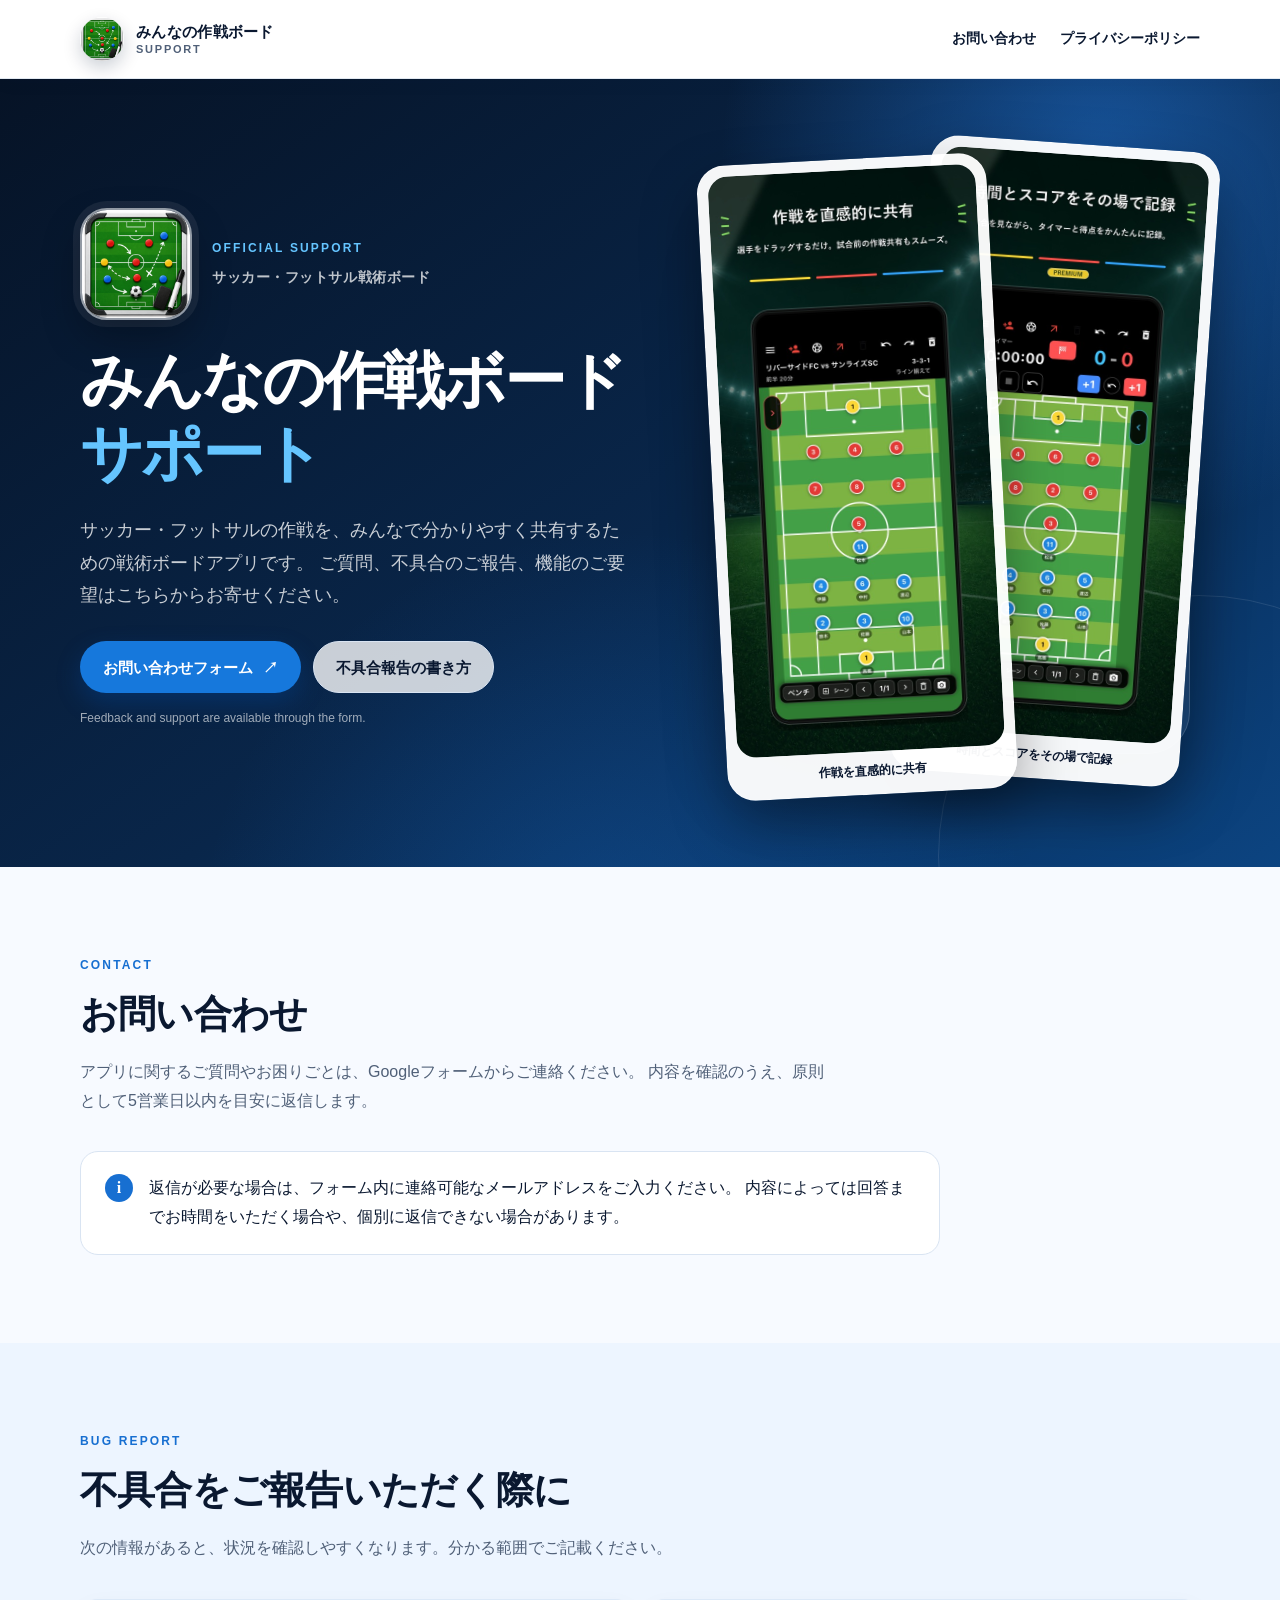
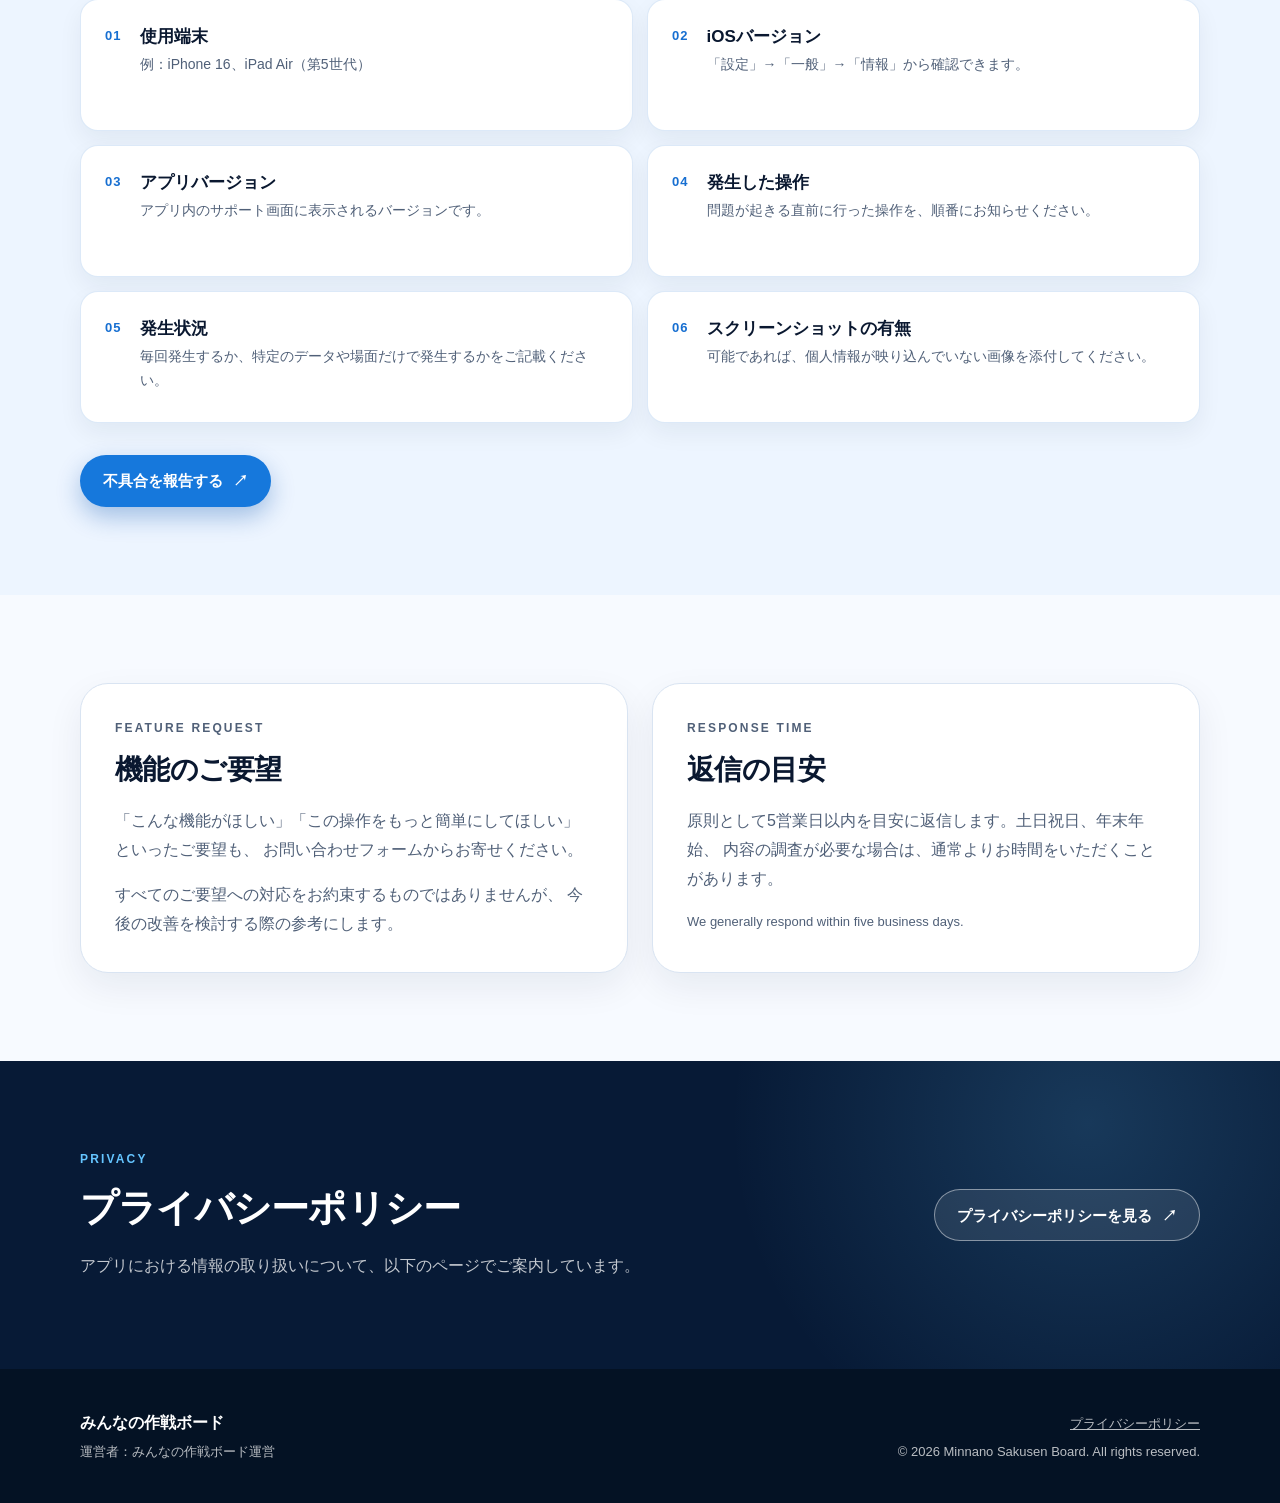
==== index.html @ 4e33cf56 "Add privacy policy page" ====
<!doctype html>
<html lang="ja">
  <head>
    <meta charset="utf-8" />
    <meta name="viewport" content="width=device-width, initial-scale=1" />
    <meta name="theme-color" content="#071a36" />
    <meta
      name="description"
      content="サッカー・フットサル向け戦術ボードアプリ「みんなの作戦ボード」の公式サポートページです。"
    />
    <title>サポート | みんなの作戦ボード</title>
    <link rel="icon" type="image/png" href="./assets/images/favicon.png" />
    <link rel="apple-touch-icon" href="./assets/images/app-icon.png" />
    <link rel="stylesheet" href="./assets/site.css" />
    <link
      rel="canonical"
      href="https://yysanta.github.io/minnanosakusenboard-support/"
    />
  </head>
  <body>
    <a class="skip-link" href="#main-content">本文へ移動</a>

    <header class="site-header">
      <div class="container header-inner">
        <a class="brand" href="./" aria-label="みんなの作戦ボード サポート">
          <img
            class="brand-mark"
            src="./assets/images/app-icon.png"
            alt=""
            width="44"
            height="44"
          />
          <span>
            <span class="brand-name">みんなの作戦ボード</span>
            <span class="brand-subtitle">Support</span>
          </span>
        </a>
        <nav class="header-nav" aria-label="サポートページ内のナビゲーション">
          <a class="header-link" href="#contact">お問い合わせ</a>
          <a class="header-link" href="./privacy/">プライバシーポリシー</a>
        </nav>
      </div>
    </header>

    <main id="main-content">
      <section class="hero">
        <div class="container hero-grid">
          <div class="hero-copy">
            <div class="app-identity">
              <img
                class="hero-app-icon"
                src="./assets/images/app-icon.png"
                alt="みんなの作戦ボードのアプリアイコン"
                width="112"
                height="112"
              />
              <div>
                <p class="eyebrow">OFFICIAL SUPPORT</p>
                <p class="app-category">サッカー・フットサル戦術ボード</p>
              </div>
            </div>
            <h1>
              <span class="hero-title-app">みんなの作戦ボード</span><br />
              <span class="hero-title-support">サポート</span>
            </h1>
            <p class="hero-lead">
              サッカー・フットサルの作戦を、みんなで分かりやすく共有するための戦術ボードアプリです。
              ご質問、不具合のご報告、機能のご要望はこちらからお寄せください。
            </p>
            <div class="hero-actions">
              <a
                class="button button-primary"
                href="https://docs.google.com/forms/d/e/1FAIpQLSdDb0k4PJAORu3d4o4CxCHpVAx6rfV-jXYe_y5rYr1i6vu2IA/viewform?usp=header"
                target="_blank"
                rel="noopener noreferrer"
              >
                お問い合わせフォーム
                <span aria-hidden="true">↗</span>
              </a>
              <a class="button button-secondary" href="#reporting">
                不具合報告の書き方
              </a>
            </div>
            <p class="hero-note">
              Feedback and support are available through the form.
            </p>
          </div>

          <div class="app-preview" aria-label="アプリ画面プレビュー">
            <figure class="screenshot-card screenshot-card-primary">
              <img
                src="./assets/images/tactics-board.jpg"
                alt="作戦ボードで選手を配置しているアプリ画面"
                width="553"
                height="1200"
              />
              <figcaption>作戦を直感的に共有</figcaption>
            </figure>
            <figure class="screenshot-card screenshot-card-secondary">
              <img
                src="./assets/images/match-timer.jpg"
                alt="タイマーとスコアを記録しているアプリ画面"
                width="553"
                height="1200"
              />
              <figcaption>時間とスコアをその場で記録</figcaption>
            </figure>
          </div>
        </div>
      </section>

      <section class="section" id="contact">
        <div class="container">
          <div class="section-heading">
            <p class="eyebrow">CONTACT</p>
            <h2>お問い合わせ</h2>
            <p>
              アプリに関するご質問やお困りごとは、Googleフォームからご連絡ください。
              内容を確認のうえ、原則として5営業日以内を目安に返信します。
            </p>
          </div>

          <div class="notice">
            <span class="notice-icon" aria-hidden="true">i</span>
            <p>
              返信が必要な場合は、フォーム内に連絡可能なメールアドレスをご入力ください。
              内容によっては回答までお時間をいただく場合や、個別に返信できない場合があります。
            </p>
          </div>
        </div>
      </section>

      <section class="section section-tinted" id="reporting">
        <div class="container">
          <div class="section-heading">
            <p class="eyebrow">BUG REPORT</p>
            <h2>不具合をご報告いただく際に</h2>
            <p>
              次の情報があると、状況を確認しやすくなります。分かる範囲でご記載ください。
            </p>
          </div>

          <ol class="report-list">
            <li>
              <span class="report-number">01</span>
              <div>
                <h3>使用端末</h3>
                <p>例：iPhone 16、iPad Air（第5世代）</p>
              </div>
            </li>
            <li>
              <span class="report-number">02</span>
              <div>
                <h3>iOSバージョン</h3>
                <p>「設定」→「一般」→「情報」から確認できます。</p>
              </div>
            </li>
            <li>
              <span class="report-number">03</span>
              <div>
                <h3>アプリバージョン</h3>
                <p>アプリ内のサポート画面に表示されるバージョンです。</p>
              </div>
            </li>
            <li>
              <span class="report-number">04</span>
              <div>
                <h3>発生した操作</h3>
                <p>問題が起きる直前に行った操作を、順番にお知らせください。</p>
              </div>
            </li>
            <li>
              <span class="report-number">05</span>
              <div>
                <h3>発生状況</h3>
                <p>毎回発生するか、特定のデータや場面だけで発生するかをご記載ください。</p>
              </div>
            </li>
            <li>
              <span class="report-number">06</span>
              <div>
                <h3>スクリーンショットの有無</h3>
                <p>可能であれば、個人情報が映り込んでいない画像を添付してください。</p>
              </div>
            </li>
          </ol>

          <div class="section-action">
            <a
              class="button button-primary"
              href="https://docs.google.com/forms/d/e/1FAIpQLSdDb0k4PJAORu3d4o4CxCHpVAx6rfV-jXYe_y5rYr1i6vu2IA/viewform?usp=header"
              target="_blank"
              rel="noopener noreferrer"
            >
              不具合を報告する
              <span aria-hidden="true">↗</span>
            </a>
          </div>
        </div>
      </section>

      <section class="section">
        <div class="container two-column">
          <article class="info-card">
            <p class="eyebrow">FEATURE REQUEST</p>
            <h2>機能のご要望</h2>
            <p>
              「こんな機能がほしい」「この操作をもっと簡単にしてほしい」といったご要望も、
              お問い合わせフォームからお寄せください。
            </p>
            <p>
              すべてのご要望への対応をお約束するものではありませんが、
              今後の改善を検討する際の参考にします。
            </p>
          </article>

          <article class="info-card">
            <p class="eyebrow">RESPONSE TIME</p>
            <h2>返信の目安</h2>
            <p>
              原則として5営業日以内を目安に返信します。土日祝日、年末年始、
              内容の調査が必要な場合は、通常よりお時間をいただくことがあります。
            </p>
            <p class="muted">
              We generally respond within five business days.
            </p>
          </article>
        </div>
      </section>

      <section class="section policy-section">
        <div class="container policy-row">
          <div>
            <p class="eyebrow">PRIVACY</p>
            <h2>プライバシーポリシー</h2>
            <p>アプリにおける情報の取り扱いについて、以下のページでご案内しています。</p>
          </div>
          <a
            class="button button-secondary button-light"
            href="./privacy/"
          >
            プライバシーポリシーを見る
            <span aria-hidden="true">↗</span>
          </a>
        </div>
      </section>
    </main>

    <footer class="site-footer">
      <div class="container footer-inner">
        <div>
          <p class="footer-brand">みんなの作戦ボード</p>
          <p>運営者：みんなの作戦ボード運営</p>
        </div>
        <div class="footer-meta">
          <a
            href="./privacy/"
          >
            プライバシーポリシー
          </a>
          <p lang="en">© 2026 Minnano Sakusen Board. All rights reserved.</p>
        </div>
      </div>
    </footer>
  </body>
</html>
---- assets/site.css ----
:root {
  color-scheme: light;
  --color-ink: #0a1830;
  --color-ink-soft: #506078;
  --color-green: #176fd1;
  --color-green-dark: #071a36;
  --color-green-light: #edf5ff;
  --color-lime: #65c5ff;
  --color-paper: #f7faff;
  --color-surface: #ffffff;
  --color-line: #d9e4f2;
  --color-shadow: rgba(7, 26, 54, 0.16);
  --content-width: 1120px;
  --radius-large: 28px;
  --radius-medium: 18px;
  font-family:
    -apple-system, BlinkMacSystemFont, "Hiragino Sans", "Yu Gothic UI",
    "Yu Gothic", "Noto Sans JP", sans-serif;
}

* {
  box-sizing: border-box;
}

html {
  scroll-behavior: smooth;
}

body {
  margin: 0;
  color: var(--color-ink);
  background: var(--color-paper);
  font-size: 16px;
  line-height: 1.8;
  -webkit-font-smoothing: antialiased;
}

a {
  color: inherit;
}

p,
h1,
h2,
h3 {
  margin-top: 0;
}

p:last-child {
  margin-bottom: 0;
}

.container {
  width: min(calc(100% - 40px), var(--content-width));
  margin-inline: auto;
}

.skip-link {
  position: fixed;
  z-index: 100;
  top: 12px;
  left: 12px;
  padding: 10px 16px;
  border-radius: 8px;
  color: #ffffff;
  background: #0c4f9f;
  transform: translateY(-160%);
  transition: transform 160ms ease;
}

.skip-link:focus {
  transform: translateY(0);
}

.site-header {
  position: relative;
  z-index: 10;
  border-bottom: 1px solid rgba(20, 77, 143, 0.12);
  background: rgba(255, 255, 255, 0.96);
  box-shadow: 0 4px 18px rgba(7, 26, 54, 0.04);
}

.header-inner {
  display: flex;
  min-height: 78px;
  align-items: center;
  justify-content: space-between;
  gap: 24px;
}

.brand {
  display: inline-flex;
  align-items: center;
  gap: 12px;
  color: var(--color-ink);
  text-decoration: none;
}

.brand-mark {
  display: block;
  width: 44px;
  height: 44px;
  border-radius: 50%;
  box-shadow: 0 7px 18px rgba(7, 26, 54, 0.2);
}

.brand-name,
.brand-subtitle {
  display: block;
}

.brand-name {
  font-size: 15px;
  font-weight: 750;
  line-height: 1.4;
  letter-spacing: 0.02em;
}

.brand-subtitle {
  color: var(--color-ink-soft);
  font-size: 11px;
  font-weight: 700;
  line-height: 1.3;
  letter-spacing: 0.16em;
  text-transform: uppercase;
}

.header-link {
  font-size: 14px;
  font-weight: 700;
  text-decoration: none;
}

.header-link:hover {
  color: var(--color-green);
}

.header-nav {
  display: flex;
  align-items: center;
  gap: 24px;
}

.hero {
  position: relative;
  overflow: hidden;
  padding: 80px 0 88px;
  color: #ffffff;
  background:
    radial-gradient(circle at 86% 10%, rgba(38, 134, 244, 0.48), transparent 29%),
    radial-gradient(circle at 48% 110%, rgba(23, 111, 209, 0.28), transparent 38%),
    linear-gradient(145deg, #061326 0%, #09264a 54%, #0c4481 100%);
}

.hero::after {
  position: absolute;
  right: -180px;
  bottom: -250px;
  width: 520px;
  height: 520px;
  border: 1px solid rgba(255, 255, 255, 0.1);
  border-radius: 50%;
  content: "";
}

.hero-grid {
  position: relative;
  z-index: 1;
  display: grid;
  grid-template-columns: minmax(0, 1.05fr) minmax(390px, 0.95fr);
  align-items: center;
  gap: 72px;
}

.eyebrow {
  margin-bottom: 12px;
  color: var(--color-green);
  font-size: 12px;
  font-weight: 800;
  letter-spacing: 0.18em;
}

h1 {
  margin-bottom: 24px;
  font-size: clamp(40px, 5vw, 62px);
  line-height: 1.18;
  letter-spacing: -0.035em;
}

.hero-title-app {
  color: #ffffff;
  white-space: nowrap;
}

.hero-title-support {
  color: #65c5ff;
}

h2 {
  margin-bottom: 18px;
  font-size: clamp(26px, 3.3vw, 38px);
  line-height: 1.35;
  letter-spacing: -0.02em;
}

h3 {
  margin-bottom: 4px;
  font-size: 17px;
  line-height: 1.5;
}

.hero-lead {
  max-width: 640px;
  margin-bottom: 30px;
  color: rgba(255, 255, 255, 0.78);
  font-size: 18px;
}

.hero-actions {
  display: flex;
  flex-wrap: wrap;
  gap: 12px;
}

.button {
  display: inline-flex;
  min-height: 52px;
  align-items: center;
  justify-content: center;
  gap: 10px;
  padding: 12px 22px;
  border: 1px solid transparent;
  border-radius: 999px;
  font-size: 15px;
  font-weight: 750;
  line-height: 1.4;
  text-align: center;
  text-decoration: none;
  transition:
    transform 160ms ease,
    box-shadow 160ms ease,
    background-color 160ms ease;
}

.button:hover {
  transform: translateY(-2px);
}

.button:focus-visible,
.header-link:focus-visible,
.brand:focus-visible,
.site-footer a:focus-visible {
  outline: 3px solid #efb93f;
  outline-offset: 3px;
}

.button-primary {
  color: #ffffff;
  background: #1678dc;
  box-shadow: 0 10px 24px rgba(0, 79, 171, 0.32);
}

.button-primary:hover {
  background: #0b5fb9;
  box-shadow: 0 13px 28px rgba(0, 79, 171, 0.38);
}

.button-secondary {
  border-color: var(--color-line);
  color: var(--color-ink);
  background: rgba(255, 255, 255, 0.78);
}

.button-secondary:hover {
  border-color: var(--color-green);
  background: #ffffff;
}

.button-light {
  flex: 0 0 auto;
  border-color: rgba(255, 255, 255, 0.45);
  color: #ffffff;
  background: rgba(255, 255, 255, 0.09);
}

.button-light:hover {
  border-color: #ffffff;
  background: rgba(255, 255, 255, 0.16);
}

.hero-note {
  margin-top: 15px;
  color: rgba(255, 255, 255, 0.62);
  font-size: 12px;
}

.app-identity {
  display: flex;
  align-items: center;
  gap: 20px;
  margin-bottom: 24px;
}

.hero-app-icon {
  width: 112px;
  height: 112px;
  flex: 0 0 auto;
  border: 2px solid rgba(255, 255, 255, 0.56);
  border-radius: 24%;
  box-shadow:
    0 18px 38px rgba(0, 0, 0, 0.28),
    0 0 0 7px rgba(255, 255, 255, 0.07);
}

.hero .eyebrow {
  margin-bottom: 5px;
  color: #65c5ff;
}

.app-category {
  margin: 0;
  color: rgba(255, 255, 255, 0.74);
  font-size: 14px;
  font-weight: 700;
  letter-spacing: 0.04em;
}

.app-preview {
  position: relative;
  min-height: 620px;
}

.app-preview::before {
  position: absolute;
  inset: 8% 2% 4% 8%;
  border: 1px solid rgba(255, 255, 255, 0.18);
  border-radius: 42px;
  background: rgba(255, 255, 255, 0.07);
  box-shadow: 0 28px 80px rgba(0, 0, 0, 0.28);
  content: "";
  backdrop-filter: blur(8px);
}

.screenshot-card {
  position: absolute;
  width: min(61%, 290px);
  margin: 0;
  padding: 10px 10px 14px;
  border: 1px solid rgba(255, 255, 255, 0.28);
  border-radius: 28px;
  background: rgba(255, 255, 255, 0.96);
  box-shadow: 0 24px 56px rgba(0, 0, 0, 0.34);
}

.screenshot-card img {
  display: block;
  width: 100%;
  height: auto;
  border-radius: 20px;
}

.screenshot-card figcaption {
  padding: 10px 5px 0;
  color: var(--color-ink);
  font-size: 12px;
  font-weight: 750;
  line-height: 1.5;
  text-align: center;
}

.screenshot-card-primary {
  z-index: 2;
  top: 0;
  left: 2%;
  transform: rotate(-3deg);
}

.screenshot-card-secondary {
  z-index: 1;
  right: 0;
  bottom: 0;
  transform: rotate(4deg);
}

.section {
  padding: 88px 0;
}

.section-tinted {
  background: var(--color-green-light);
}

.section-heading {
  max-width: 760px;
  margin-bottom: 36px;
}

.section-heading > p:last-child,
.info-card > p,
.policy-row p {
  color: var(--color-ink-soft);
}

.notice {
  display: flex;
  max-width: 860px;
  align-items: flex-start;
  gap: 16px;
  padding: 22px 24px;
  border: 1px solid var(--color-line);
  border-radius: var(--radius-medium);
  background: var(--color-surface);
}

.notice-icon {
  display: inline-flex;
  width: 28px;
  height: 28px;
  flex: 0 0 auto;
  align-items: center;
  justify-content: center;
  border-radius: 50%;
  color: #ffffff;
  background: var(--color-green);
  font-family: Georgia, serif;
  font-weight: 700;
}

.report-list {
  display: grid;
  margin: 0;
  padding: 0;
  grid-template-columns: repeat(2, minmax(0, 1fr));
  gap: 14px;
  list-style: none;
}

.report-list li {
  display: flex;
  min-height: 132px;
  align-items: flex-start;
  gap: 18px;
  padding: 24px;
  border: 1px solid rgba(23, 111, 209, 0.15);
  border-radius: var(--radius-medium);
  background: var(--color-surface);
  box-shadow: 0 10px 24px rgba(7, 26, 54, 0.06);
}

.report-list p {
  margin-bottom: 0;
  color: var(--color-ink-soft);
  font-size: 14px;
  line-height: 1.7;
}

.report-number {
  flex: 0 0 auto;
  color: var(--color-green);
  font-size: 13px;
  font-weight: 850;
  letter-spacing: 0.08em;
}

.section-action {
  margin-top: 32px;
}

.two-column {
  display: grid;
  grid-template-columns: repeat(2, minmax(0, 1fr));
  gap: 24px;
}

.info-card {
  padding: 34px;
  border: 1px solid var(--color-line);
  border-radius: var(--radius-large);
  background: var(--color-surface);
  box-shadow: 0 14px 36px rgba(7, 26, 54, 0.07);
}

.info-card h2 {
  font-size: 28px;
}

.muted {
  font-size: 13px;
}

.policy-section {
  color: #ffffff;
  background:
    radial-gradient(circle at 85% 20%, rgba(101, 197, 255, 0.18), transparent 32%),
    var(--color-green-dark);
}

.policy-row {
  display: flex;
  align-items: center;
  justify-content: space-between;
  gap: 48px;
}

.policy-row > div {
  max-width: 680px;
}

.policy-row .eyebrow {
  color: var(--color-lime);
}

.policy-row p {
  color: rgba(255, 255, 255, 0.76);
}

.site-footer {
  padding: 40px 0;
  color: rgba(255, 255, 255, 0.72);
  background: #041224;
  font-size: 13px;
}

.footer-inner {
  display: flex;
  align-items: flex-end;
  justify-content: space-between;
  gap: 32px;
}

.footer-brand {
  margin-bottom: 2px;
  color: #ffffff;
  font-size: 16px;
  font-weight: 750;
}

.footer-meta {
  text-align: right;
}

.footer-meta a {
  display: inline-block;
  margin-bottom: 4px;
}

.footer-meta a:hover {
  color: #ffffff;
}

.privacy-hero {
  padding: 68px 0;
  color: #ffffff;
  background:
    radial-gradient(circle at 82% 18%, rgba(38, 134, 244, 0.42), transparent 30%),
    linear-gradient(145deg, #061326 0%, #09264a 58%, #0c4481 100%);
}

.privacy-hero-inner {
  display: flex;
  align-items: center;
  gap: 28px;
}

.privacy-app-icon {
  width: 88px;
  height: 88px;
  flex: 0 0 auto;
  border: 2px solid rgba(255, 255, 255, 0.5);
  border-radius: 23%;
  box-shadow: 0 18px 38px rgba(0, 0, 0, 0.28);
}

.privacy-hero .eyebrow {
  margin-bottom: 4px;
  color: #65c5ff;
}

.privacy-hero h1 {
  margin-bottom: 8px;
  font-size: clamp(34px, 5vw, 54px);
}

.privacy-app-name {
  margin-bottom: 8px;
  color: rgba(255, 255, 255, 0.82);
  font-size: 17px;
  font-weight: 750;
}

.privacy-updated {
  color: rgba(255, 255, 255, 0.62);
  font-size: 13px;
  line-height: 1.65;
}

.privacy-section {
  padding: 72px 0 96px;
}

.privacy-layout {
  display: grid;
  grid-template-columns: minmax(0, 1fr) 280px;
  align-items: start;
  gap: 48px;
}

.privacy-article {
  min-width: 0;
  padding: 44px 48px;
  border: 1px solid var(--color-line);
  border-radius: var(--radius-large);
  background: var(--color-surface);
  box-shadow: 0 18px 48px rgba(7, 26, 54, 0.08);
}

.privacy-article > p:first-child {
  margin-bottom: 36px;
  font-size: 17px;
}

.privacy-article section {
  padding-top: 32px;
  border-top: 1px solid var(--color-line);
}

.privacy-article section + section {
  margin-top: 30px;
}

.privacy-article h2 {
  margin-bottom: 18px;
  color: #0c4f9f;
  font-size: 22px;
}

.privacy-article p,
.privacy-article li {
  color: var(--color-ink-soft);
}

.privacy-article p {
  margin-bottom: 14px;
}

.privacy-article ul {
  display: grid;
  margin: 20px 0 24px;
  padding-left: 1.4em;
  grid-template-columns: repeat(2, minmax(0, 1fr));
  gap: 7px 28px;
}

.privacy-article a {
  color: #0b62bd;
  font-weight: 700;
  overflow-wrap: anywhere;
}

.privacy-aside {
  position: sticky;
  top: 24px;
  padding: 28px;
  border: 1px solid var(--color-line);
  border-radius: var(--radius-large);
  background: #ffffff;
  box-shadow: 0 14px 36px rgba(7, 26, 54, 0.07);
}

.privacy-aside img {
  width: 72px;
  height: 72px;
  border-radius: 22%;
  box-shadow: 0 9px 22px rgba(7, 26, 54, 0.2);
}

.privacy-aside-title {
  margin: 14px 0 8px;
  font-weight: 800;
}

.privacy-aside p:not(.privacy-aside-title) {
  margin-bottom: 20px;
  color: var(--color-ink-soft);
  font-size: 14px;
}

.privacy-aside .button {
  width: 100%;
}

.redirect-page {
  display: grid;
  min-height: 100vh;
  place-items: center;
  padding: 24px;
  background: var(--color-green-light);
}

.redirect-card {
  width: min(100%, 480px);
  padding: 40px;
  border-radius: var(--radius-large);
  background: #ffffff;
  box-shadow: 0 20px 55px var(--color-shadow);
  text-align: center;
}

.redirect-card p {
  margin-bottom: 22px;
}

@media (max-width: 820px) {
  .hero {
    padding: 64px 0 72px;
  }

  .hero-grid {
    grid-template-columns: 1fr;
    gap: 48px;
  }

  .app-preview {
    width: min(100%, 520px);
    min-height: 590px;
    margin-inline: auto;
  }

  .report-list,
  .two-column {
    grid-template-columns: 1fr;
  }

  .policy-row {
    align-items: flex-start;
    flex-direction: column;
    gap: 24px;
  }

  .privacy-layout {
    grid-template-columns: 1fr;
  }

  .privacy-aside {
    position: static;
  }
}

@media (max-width: 560px) {
  .container {
    width: min(calc(100% - 28px), var(--content-width));
  }

  .header-inner {
    min-height: 68px;
  }

  .brand-mark {
    width: 39px;
    height: 39px;
    border-radius: 12px;
  }

  .brand-name {
    font-size: 13px;
  }

  .header-link {
    font-size: 12px;
  }

  .header-nav {
    gap: 12px;
  }

  .header-nav .header-link:first-child:not(:only-child) {
    display: none;
  }

  .hero {
    padding-top: 52px;
  }

  h1 {
    font-size: 39px;
  }

  .hero-lead {
    font-size: 16px;
  }

  .hero-actions,
  .hero-actions .button,
  .section-action .button,
  .policy-row .button {
    width: 100%;
  }

  .app-identity {
    gap: 15px;
  }

  .hero-app-icon {
    width: 84px;
    height: 84px;
    border-radius: 22%;
  }

  .app-category {
    font-size: 12px;
  }

  .app-preview {
    width: min(100%, 330px);
    min-height: 350px;
  }

  .screenshot-card {
    width: min(48%, 155px);
    padding: 7px 7px 11px;
    border-radius: 21px;
  }

  .screenshot-card img {
    border-radius: 15px;
  }

  .screenshot-card figcaption {
    font-size: 10px;
  }

  .section {
    padding: 68px 0;
  }

  .report-list li {
    min-height: auto;
    padding: 20px;
  }

  .info-card {
    padding: 26px 22px;
  }

  .notice {
    padding: 20px;
  }

  .privacy-hero {
    padding: 48px 0;
  }

  .privacy-hero-inner {
    align-items: flex-start;
    gap: 17px;
  }

  .privacy-app-icon {
    width: 68px;
    height: 68px;
  }

  .privacy-hero h1 {
    font-size: 31px;
  }

  .privacy-app-name {
    font-size: 14px;
  }

  .privacy-updated {
    font-size: 12px;
  }

  .privacy-section {
    padding: 42px 0 64px;
  }

  .privacy-layout {
    gap: 24px;
  }

  .privacy-article {
    padding: 28px 20px;
    border-radius: 20px;
  }

  .privacy-article > p:first-child {
    margin-bottom: 28px;
    font-size: 16px;
  }

  .privacy-article section {
    padding-top: 26px;
  }

  .privacy-article section + section {
    margin-top: 24px;
  }

  .privacy-article h2 {
    font-size: 19px;
  }

  .privacy-article ul {
    grid-template-columns: 1fr;
    gap: 5px;
  }

  .privacy-aside {
    padding: 24px 20px;
  }

  .footer-inner {
    align-items: flex-start;
    flex-direction: column;
  }

  .footer-meta {
    text-align: left;
  }
}

@media (prefers-reduced-motion: reduce) {
  html {
    scroll-behavior: auto;
  }

  .button,
  .skip-link {
    transition: none;
  }
}
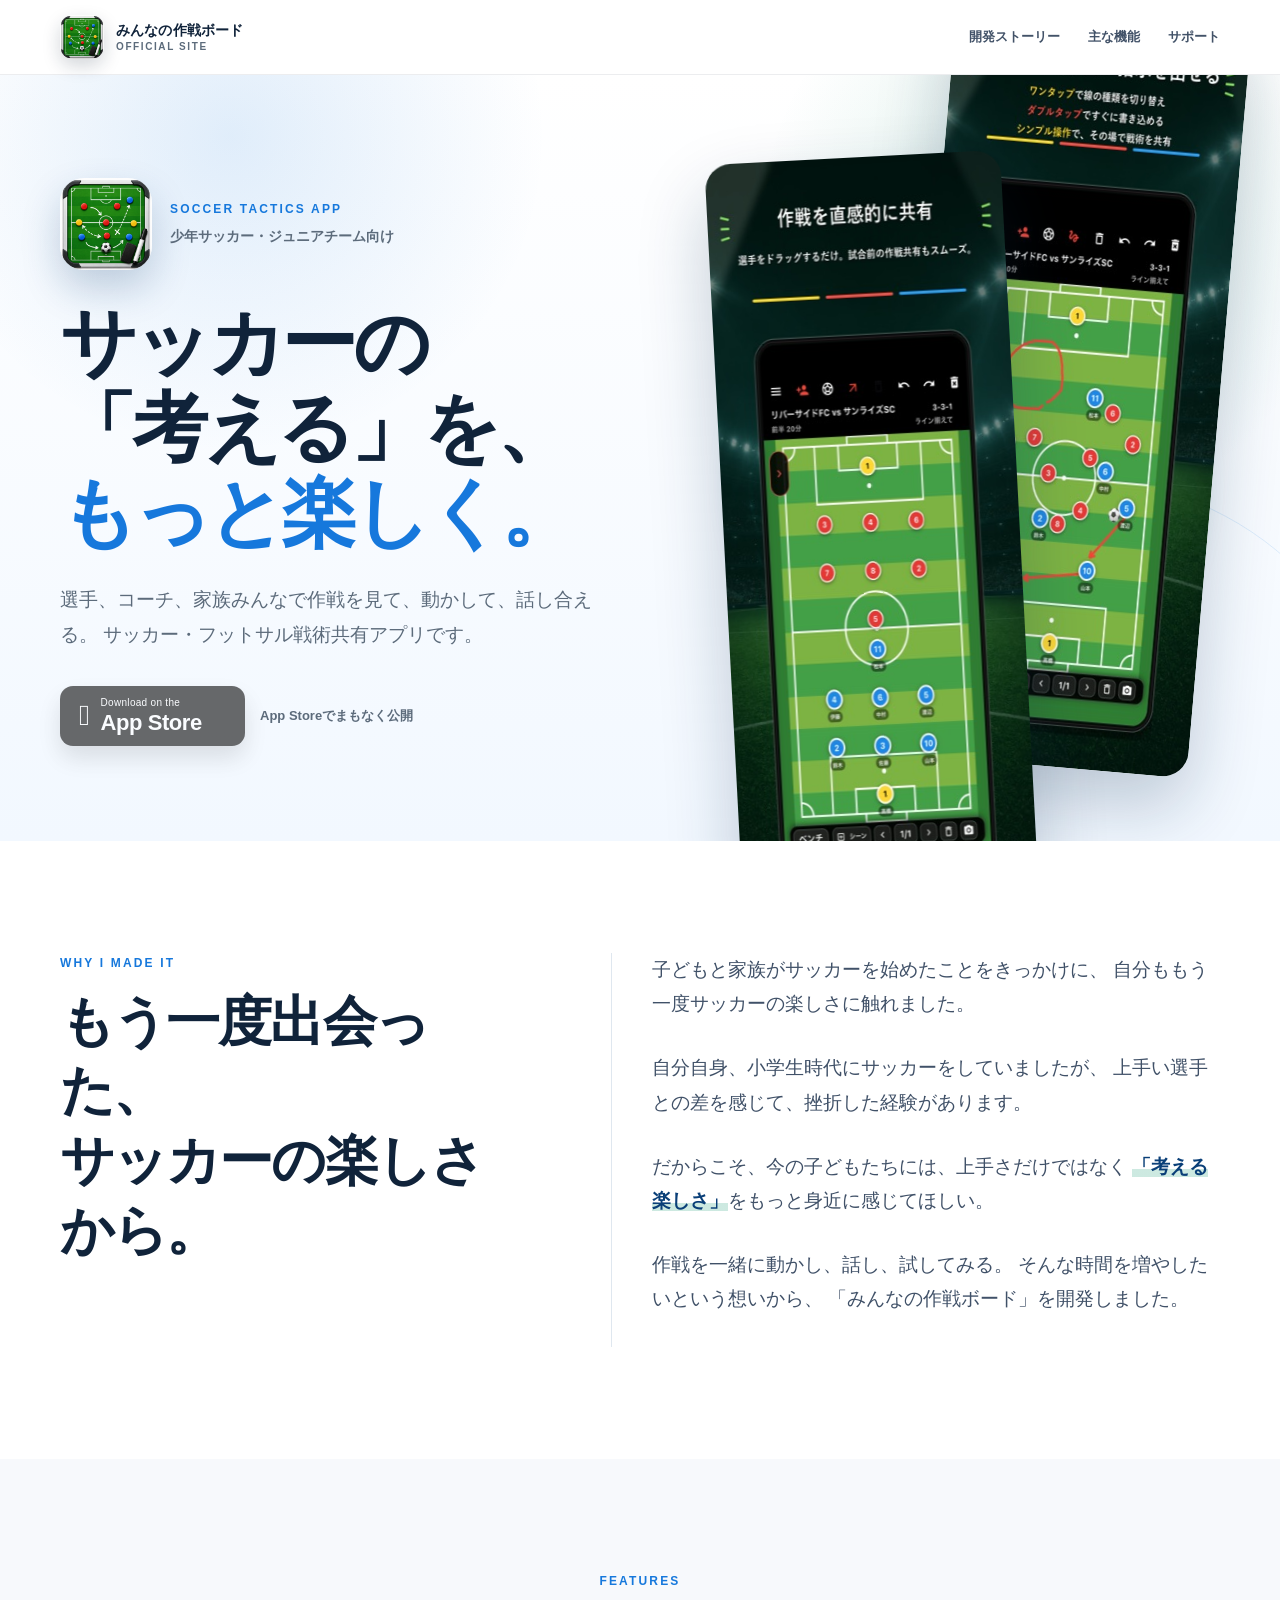
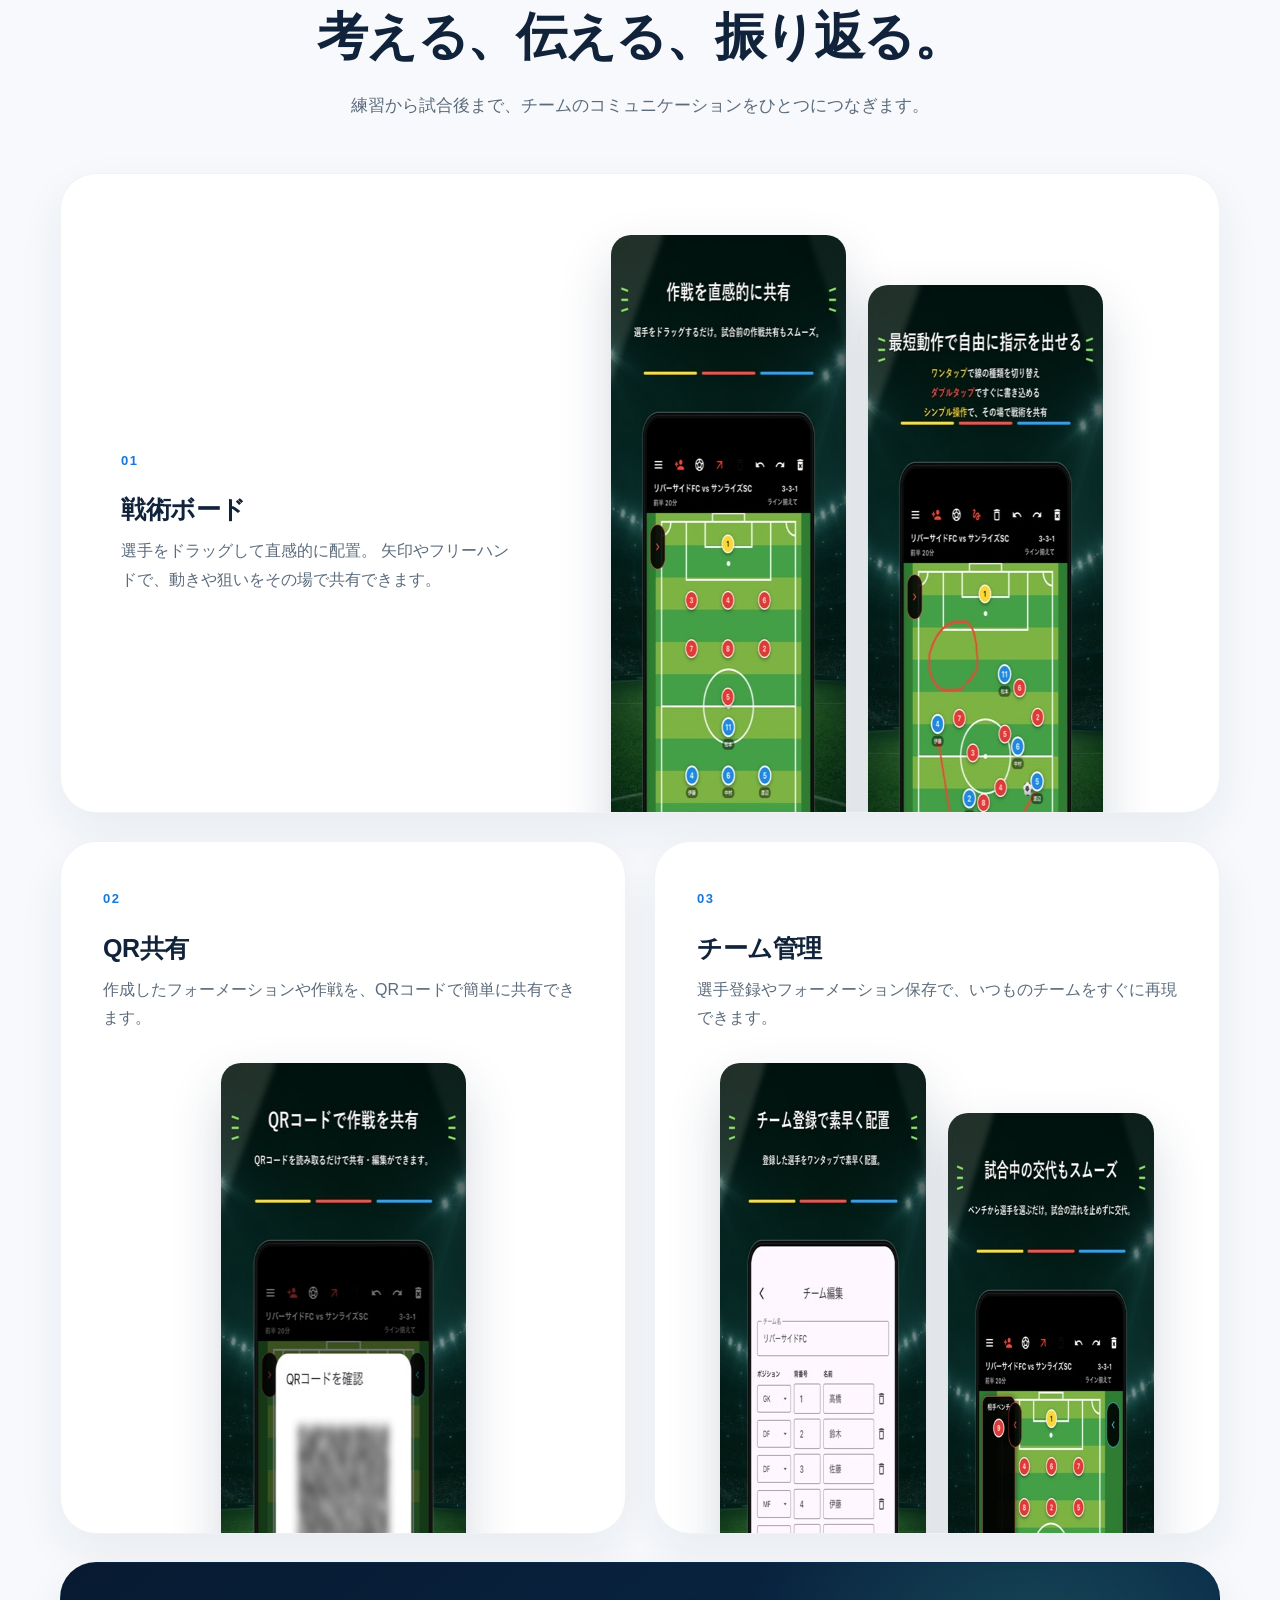
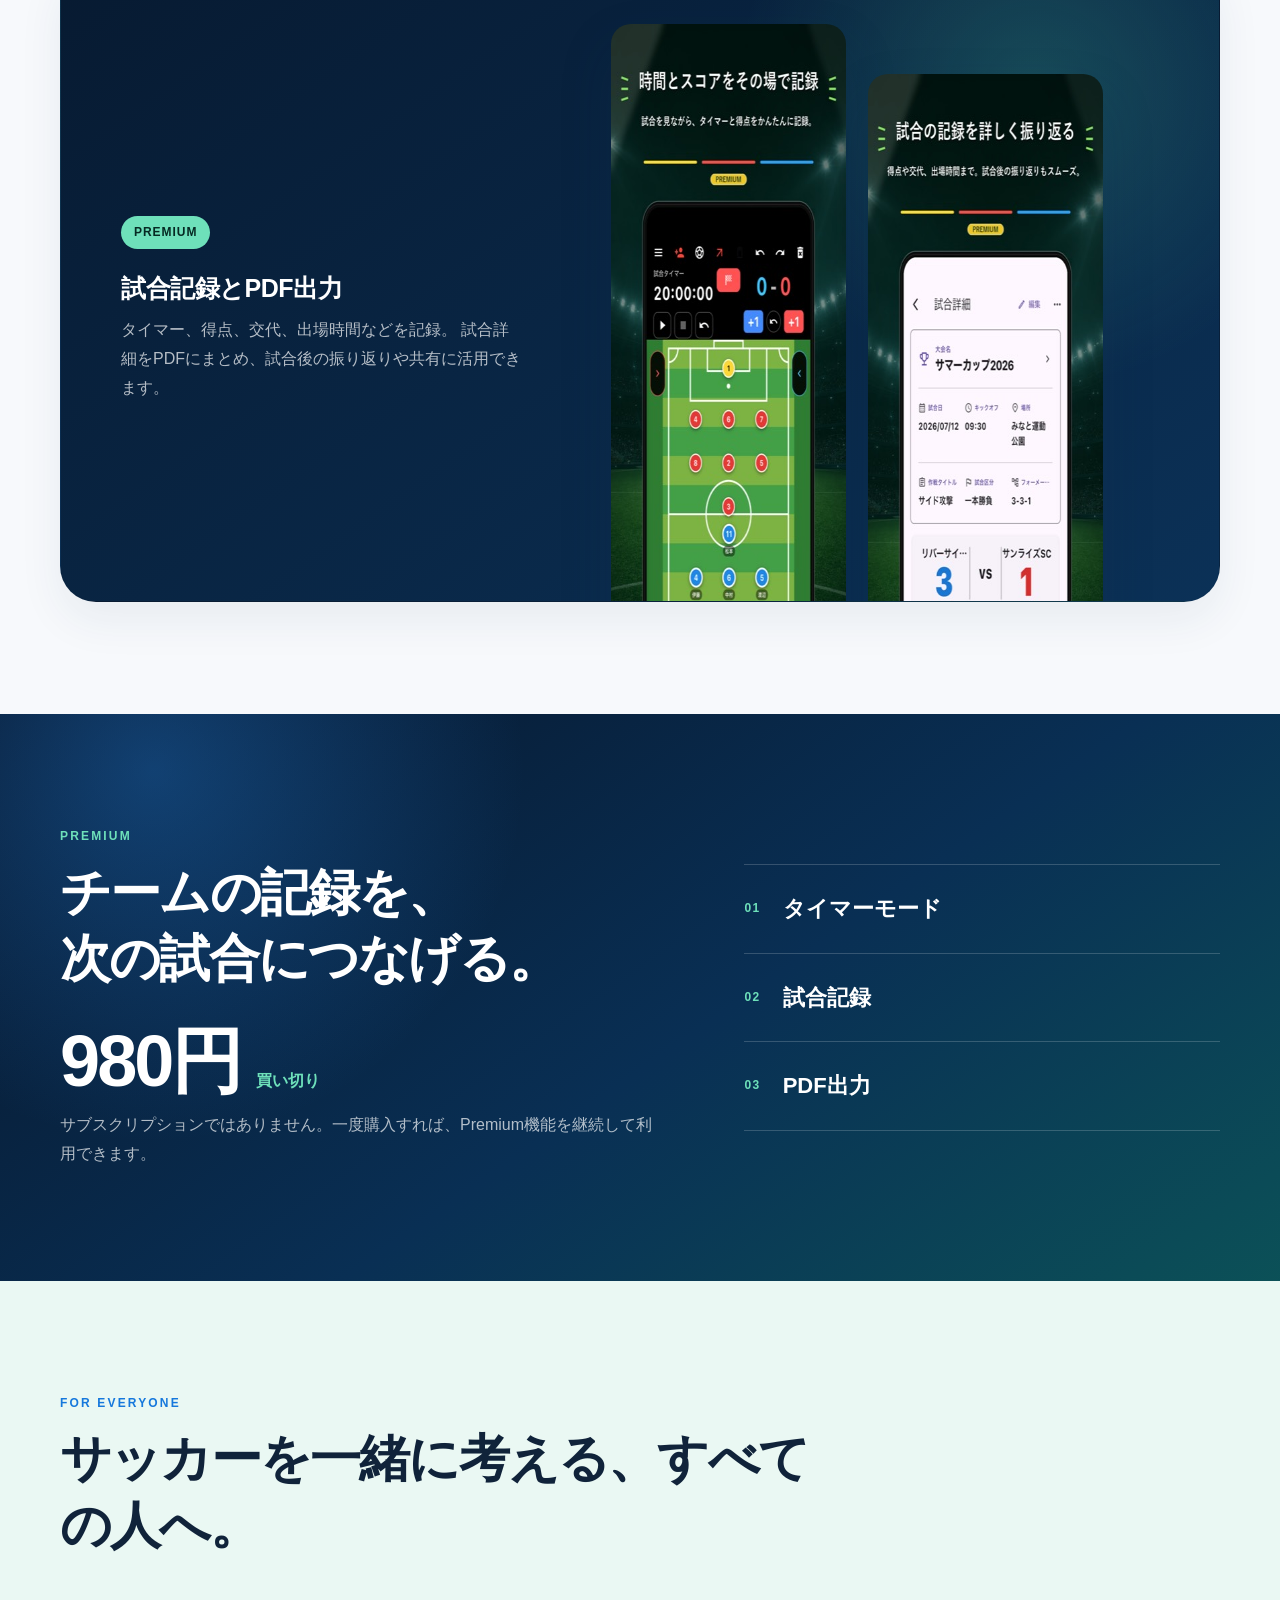
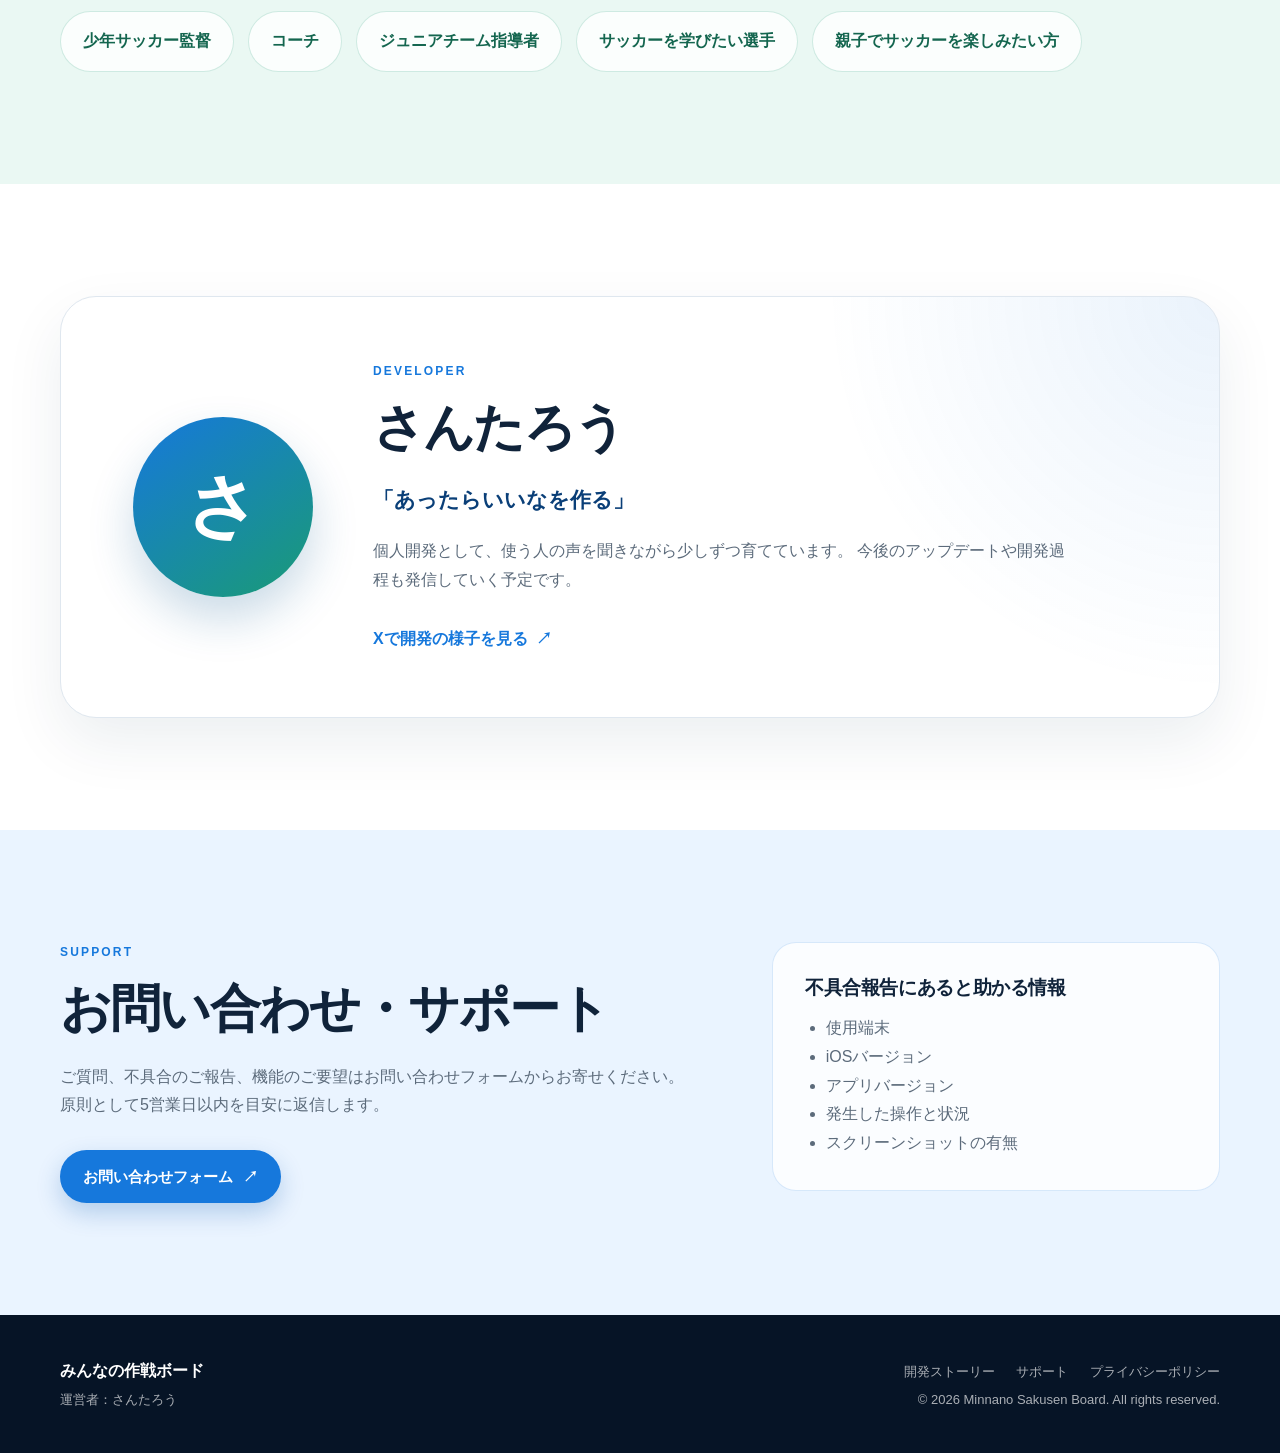
==== commit 07d4ae06: "Turn support site into official landing page" ====
--- a/index.html
+++ b/index.html
@@ -3,12 +3,44 @@
   <head>
     <meta charset="utf-8" />
     <meta name="viewport" content="width=device-width, initial-scale=1" />
-    <meta name="theme-color" content="#071a36" />
+    <meta name="theme-color" content="#ffffff" />
     <meta
       name="description"
-      content="サッカー・フットサル向け戦術ボードアプリ「みんなの作戦ボード」の公式サポートページです。"
-    />
-    <title>サポート | みんなの作戦ボード</title>
+      content="サッカーの「考える」を、もっと楽しく。少年サッカー・ジュニアチーム向け戦術共有アプリ「みんなの作戦ボード」の公式サイトです。"
+    />
+    <meta property="og:type" content="website" />
+    <meta property="og:locale" content="ja_JP" />
+    <meta property="og:site_name" content="みんなの作戦ボード" />
+    <meta property="og:title" content="みんなの作戦ボード" />
+    <meta
+      property="og:description"
+      content="サッカーの「考える」を、もっと楽しく。少年サッカー・ジュニアチーム向け戦術共有アプリ。"
+    />
+    <meta
+      property="og:url"
+      content="https://yysanta.github.io/minnanosakusenboard-support/"
+    />
+    <meta
+      property="og:image"
+      content="https://yysanta.github.io/minnanosakusenboard-support/assets/images/ogp.png"
+    />
+    <meta property="og:image:width" content="1730" />
+    <meta property="og:image:height" content="909" />
+    <meta
+      property="og:image:alt"
+      content="みんなの作戦ボード サッカーの「考える」を、もっと楽しく。"
+    />
+    <meta name="twitter:card" content="summary_large_image" />
+    <meta name="twitter:title" content="みんなの作戦ボード" />
+    <meta
+      name="twitter:description"
+      content="サッカーの「考える」を、もっと楽しく。少年サッカー・ジュニアチーム向け戦術共有アプリ。"
+    />
+    <meta
+      name="twitter:image"
+      content="https://yysanta.github.io/minnanosakusenboard-support/assets/images/ogp.png"
+    />
+    <title>みんなの作戦ボード | 公式サイト</title>
     <link rel="icon" type="image/png" href="./assets/images/favicon.png" />
     <link rel="apple-touch-icon" href="./assets/images/app-icon.png" />
     <link rel="stylesheet" href="./assets/site.css" />
@@ -22,7 +54,7 @@
 
     <header class="site-header">
       <div class="container header-inner">
-        <a class="brand" href="./" aria-label="みんなの作戦ボード サポート">
+        <a class="brand" href="./" aria-label="みんなの作戦ボード トップ">
           <img
             class="brand-mark"
             src="./assets/images/app-icon.png"
@@ -32,216 +64,296 @@
           />
           <span>
             <span class="brand-name">みんなの作戦ボード</span>
-            <span class="brand-subtitle">Support</span>
+            <span class="brand-subtitle">Official Site</span>
           </span>
         </a>
-        <nav class="header-nav" aria-label="サポートページ内のナビゲーション">
-          <a class="header-link" href="#contact">お問い合わせ</a>
-          <a class="header-link" href="./privacy/">プライバシーポリシー</a>
+        <nav class="header-nav" aria-label="メインナビゲーション">
+          <a class="header-link" href="#story">開発ストーリー</a>
+          <a class="header-link" href="#features">主な機能</a>
+          <a class="header-link" href="#support">サポート</a>
         </nav>
       </div>
     </header>
 
     <main id="main-content">
-      <section class="hero">
-        <div class="container hero-grid">
-          <div class="hero-copy">
-            <div class="app-identity">
+      <section class="landing-hero">
+        <div class="container landing-hero-grid">
+          <div class="landing-hero-copy">
+            <div class="app-label">
               <img
-                class="hero-app-icon"
                 src="./assets/images/app-icon.png"
                 alt="みんなの作戦ボードのアプリアイコン"
-                width="112"
-                height="112"
+                width="92"
+                height="92"
               />
               <div>
-                <p class="eyebrow">OFFICIAL SUPPORT</p>
-                <p class="app-category">サッカー・フットサル戦術ボード</p>
+                <p class="eyebrow">SOCCER TACTICS APP</p>
+                <p>少年サッカー・ジュニアチーム向け</p>
               </div>
             </div>
             <h1>
-              <span class="hero-title-app">みんなの作戦ボード</span><br />
-              <span class="hero-title-support">サポート</span>
+              サッカーの<br />
+              「考える」を、<br />
+              <span>もっと楽しく。</span>
             </h1>
-            <p class="hero-lead">
-              サッカー・フットサルの作戦を、みんなで分かりやすく共有するための戦術ボードアプリです。
-              ご質問、不具合のご報告、機能のご要望はこちらからお寄せください。
-            </p>
-            <div class="hero-actions">
-              <a
-                class="button button-primary"
-                href="https://docs.google.com/forms/d/e/1FAIpQLSdDb0k4PJAORu3d4o4CxCHpVAx6rfV-jXYe_y5rYr1i6vu2IA/viewform?usp=header"
-                target="_blank"
-                rel="noopener noreferrer"
+            <p class="landing-lead">
+              選手、コーチ、家族みんなで作戦を見て、動かして、話し合える。
+              サッカー・フットサル戦術共有アプリです。
+            </p>
+            <div class="landing-actions">
+              <!-- TODO: App Store公開後、正式なapps.apple.com URLを設定する -->
+              <span
+                class="app-store-button is-disabled"
+                role="link"
+                aria-disabled="true"
+                title="App Store公開後にリンクを設定します"
               >
-                お問い合わせフォーム
-                <span aria-hidden="true">↗</span>
-              </a>
-              <a class="button button-secondary" href="#reporting">
-                不具合報告の書き方
-              </a>
+                <span class="apple-mark" aria-hidden="true"></span>
+                <span>
+                  <small>Download on the</small>
+                  <strong>App Store</strong>
+                </span>
+              </span>
+              <span class="launch-note">App Storeでまもなく公開</span>
             </div>
-            <p class="hero-note">
-              Feedback and support are available through the form.
-            </p>
-          </div>
-
-          <div class="app-preview" aria-label="アプリ画面プレビュー">
-            <figure class="screenshot-card screenshot-card-primary">
-              <img
-                src="./assets/images/tactics-board.jpg"
-                alt="作戦ボードで選手を配置しているアプリ画面"
-                width="553"
-                height="1200"
-              />
-              <figcaption>作戦を直感的に共有</figcaption>
-            </figure>
-            <figure class="screenshot-card screenshot-card-secondary">
-              <img
-                src="./assets/images/match-timer.jpg"
-                alt="タイマーとスコアを記録しているアプリ画面"
-                width="553"
-                height="1200"
-              />
-              <figcaption>時間とスコアをその場で記録</figcaption>
-            </figure>
-          </div>
-        </div>
-      </section>
-
-      <section class="section" id="contact">
+          </div>
+
+          <div class="hero-showcase" aria-label="アプリ画面">
+            <div class="hero-glow"></div>
+            <img
+              class="hero-screen hero-screen-back"
+              src="./assets/images/app-store/04.jpg"
+              alt="矢印やフリーハンドで指示を描く画面"
+              width="350"
+              height="760"
+            />
+            <img
+              class="hero-screen hero-screen-front"
+              src="./assets/images/app-store/01.jpg"
+              alt="選手を配置した戦術ボード画面"
+              width="350"
+              height="760"
+            />
+          </div>
+        </div>
+      </section>
+
+      <section class="section story-section" id="story">
+        <div class="container story-layout">
+          <div class="story-heading">
+            <p class="eyebrow">WHY I MADE IT</p>
+            <h2>もう一度出会った、<br />サッカーの楽しさから。</h2>
+          </div>
+          <div class="story-copy">
+            <p>
+              子どもと家族がサッカーを始めたことをきっかけに、
+              自分ももう一度サッカーの楽しさに触れました。
+            </p>
+            <p>
+              自分自身、小学生時代にサッカーをしていましたが、
+              上手い選手との差を感じて、挫折した経験があります。
+            </p>
+            <p>
+              だからこそ、今の子どもたちには、上手さだけではなく
+              <strong>「考える楽しさ」</strong>をもっと身近に感じてほしい。
+            </p>
+            <p>
+              作戦を一緒に動かし、話し、試してみる。
+              そんな時間を増やしたいという想いから、
+              「みんなの作戦ボード」を開発しました。
+            </p>
+          </div>
+        </div>
+      </section>
+
+      <section class="section features-section" id="features">
+        <div class="container">
+          <div class="section-heading centered">
+            <p class="eyebrow">FEATURES</p>
+            <h2>考える、伝える、振り返る。</h2>
+            <p>練習から試合後まで、チームのコミュニケーションをひとつにつなぎます。</p>
+          </div>
+
+          <div class="feature-grid">
+            <article class="feature-card feature-card-wide">
+              <div class="feature-copy">
+                <span class="feature-number">01</span>
+                <h3>戦術ボード</h3>
+                <p>
+                  選手をドラッグして直感的に配置。
+                  矢印やフリーハンドで、動きや狙いをその場で共有できます。
+                </p>
+              </div>
+              <div class="feature-images two-screens">
+                <img
+                  src="./assets/images/app-store/01.jpg"
+                  alt="選手を配置した戦術ボード"
+                  width="350"
+                  height="760"
+                />
+                <img
+                  src="./assets/images/app-store/04.jpg"
+                  alt="矢印とフリーハンドを描いた戦術ボード"
+                  width="350"
+                  height="760"
+                />
+              </div>
+            </article>
+
+            <article class="feature-card">
+              <div class="feature-copy">
+                <span class="feature-number">02</span>
+                <h3>QR共有</h3>
+                <p>作成したフォーメーションや作戦を、QRコードで簡単に共有できます。</p>
+              </div>
+              <div class="feature-images">
+                <img
+                  src="./assets/images/app-store/06.jpg"
+                  alt="作戦を共有するQRコード画面"
+                  width="350"
+                  height="760"
+                />
+              </div>
+            </article>
+
+            <article class="feature-card">
+              <div class="feature-copy">
+                <span class="feature-number">03</span>
+                <h3>チーム管理</h3>
+                <p>選手登録やフォーメーション保存で、いつものチームをすぐに再現できます。</p>
+              </div>
+              <div class="feature-images two-screens">
+                <img
+                  src="./assets/images/app-store/02.jpg"
+                  alt="自チームの選手登録画面"
+                  width="350"
+                  height="760"
+                />
+                <img
+                  src="./assets/images/app-store/05.jpg"
+                  alt="ベンチ選手を表示した戦術ボード"
+                  width="350"
+                  height="760"
+                />
+              </div>
+            </article>
+
+            <article class="feature-card feature-card-wide premium-feature">
+              <div class="feature-copy">
+                <span class="premium-pill">Premium</span>
+                <h3>試合記録とPDF出力</h3>
+                <p>
+                  タイマー、得点、交代、出場時間などを記録。
+                  試合詳細をPDFにまとめ、試合後の振り返りや共有に活用できます。
+                </p>
+              </div>
+              <div class="feature-images two-screens">
+                <img
+                  src="./assets/images/app-store/07.jpg"
+                  alt="Premiumの試合タイマーモード"
+                  width="350"
+                  height="760"
+                />
+                <img
+                  src="./assets/images/app-store/08.jpg"
+                  alt="Premiumの試合詳細画面"
+                  width="350"
+                  height="760"
+                />
+              </div>
+            </article>
+          </div>
+        </div>
+      </section>
+
+      <section class="section premium-section" id="premium">
+        <div class="container premium-layout">
+          <div>
+            <p class="eyebrow">PREMIUM</p>
+            <h2>チームの記録を、<br />次の試合につなげる。</h2>
+            <p class="premium-price"><strong>980円</strong><span>買い切り</span></p>
+            <p class="premium-lead">
+              サブスクリプションではありません。一度購入すれば、Premium機能を継続して利用できます。
+            </p>
+          </div>
+          <ul class="premium-list">
+            <li><span>01</span><strong>タイマーモード</strong></li>
+            <li><span>02</span><strong>試合記録</strong></li>
+            <li><span>03</span><strong>PDF出力</strong></li>
+          </ul>
+        </div>
+      </section>
+
+      <section class="section audience-section">
         <div class="container">
           <div class="section-heading">
-            <p class="eyebrow">CONTACT</p>
-            <h2>お問い合わせ</h2>
-            <p>
-              アプリに関するご質問やお困りごとは、Googleフォームからご連絡ください。
-              内容を確認のうえ、原則として5営業日以内を目安に返信します。
-            </p>
-          </div>
-
-          <div class="notice">
-            <span class="notice-icon" aria-hidden="true">i</span>
-            <p>
-              返信が必要な場合は、フォーム内に連絡可能なメールアドレスをご入力ください。
-              内容によっては回答までお時間をいただく場合や、個別に返信できない場合があります。
-            </p>
-          </div>
-        </div>
-      </section>
-
-      <section class="section section-tinted" id="reporting">
-        <div class="container">
-          <div class="section-heading">
-            <p class="eyebrow">BUG REPORT</p>
-            <h2>不具合をご報告いただく際に</h2>
-            <p>
-              次の情報があると、状況を確認しやすくなります。分かる範囲でご記載ください。
-            </p>
-          </div>
-
-          <ol class="report-list">
-            <li>
-              <span class="report-number">01</span>
-              <div>
-                <h3>使用端末</h3>
-                <p>例：iPhone 16、iPad Air（第5世代）</p>
-              </div>
-            </li>
-            <li>
-              <span class="report-number">02</span>
-              <div>
-                <h3>iOSバージョン</h3>
-                <p>「設定」→「一般」→「情報」から確認できます。</p>
-              </div>
-            </li>
-            <li>
-              <span class="report-number">03</span>
-              <div>
-                <h3>アプリバージョン</h3>
-                <p>アプリ内のサポート画面に表示されるバージョンです。</p>
-              </div>
-            </li>
-            <li>
-              <span class="report-number">04</span>
-              <div>
-                <h3>発生した操作</h3>
-                <p>問題が起きる直前に行った操作を、順番にお知らせください。</p>
-              </div>
-            </li>
-            <li>
-              <span class="report-number">05</span>
-              <div>
-                <h3>発生状況</h3>
-                <p>毎回発生するか、特定のデータや場面だけで発生するかをご記載ください。</p>
-              </div>
-            </li>
-            <li>
-              <span class="report-number">06</span>
-              <div>
-                <h3>スクリーンショットの有無</h3>
-                <p>可能であれば、個人情報が映り込んでいない画像を添付してください。</p>
-              </div>
-            </li>
-          </ol>
-
-          <div class="section-action">
+            <p class="eyebrow">FOR EVERYONE</p>
+            <h2>サッカーを一緒に考える、すべての人へ。</h2>
+          </div>
+          <ul class="audience-list">
+            <li>少年サッカー監督</li>
+            <li>コーチ</li>
+            <li>ジュニアチーム指導者</li>
+            <li>サッカーを学びたい選手</li>
+            <li>親子でサッカーを楽しみたい方</li>
+          </ul>
+        </div>
+      </section>
+
+      <section class="section developer-section" id="developer">
+        <div class="container developer-card">
+          <div class="developer-monogram" aria-hidden="true">さ</div>
+          <div class="developer-copy">
+            <p class="eyebrow">DEVELOPER</p>
+            <h2>さんたろう</h2>
+            <p class="developer-tagline">「あったらいいなを作る」</p>
+            <p>
+              個人開発として、使う人の声を聞きながら少しずつ育てています。
+              今後のアップデートや開発過程も発信していく予定です。
+            </p>
+            <!-- TODO: 正式な開発者Xアカウントが異なる場合は差し替える -->
+            <a
+              class="text-link"
+              href="https://x.com/Yysanta"
+              target="_blank"
+              rel="noopener noreferrer"
+            >
+              Xで開発の様子を見る
+              <span aria-hidden="true">↗</span>
+            </a>
+          </div>
+        </div>
+      </section>
+
+      <section class="section support-section" id="support">
+        <div class="container support-layout">
+          <div>
+            <p class="eyebrow">SUPPORT</p>
+            <h2>お問い合わせ・サポート</h2>
+            <p>
+              ご質問、不具合のご報告、機能のご要望はお問い合わせフォームからお寄せください。
+              原則として5営業日以内を目安に返信します。
+            </p>
             <a
               class="button button-primary"
               href="https://docs.google.com/forms/d/e/1FAIpQLSdDb0k4PJAORu3d4o4CxCHpVAx6rfV-jXYe_y5rYr1i6vu2IA/viewform?usp=header"
               target="_blank"
               rel="noopener noreferrer"
             >
-              不具合を報告する
+              お問い合わせフォーム
               <span aria-hidden="true">↗</span>
             </a>
           </div>
-        </div>
-      </section>
-
-      <section class="section">
-        <div class="container two-column">
-          <article class="info-card">
-            <p class="eyebrow">FEATURE REQUEST</p>
-            <h2>機能のご要望</h2>
-            <p>
-              「こんな機能がほしい」「この操作をもっと簡単にしてほしい」といったご要望も、
-              お問い合わせフォームからお寄せください。
-            </p>
-            <p>
-              すべてのご要望への対応をお約束するものではありませんが、
-              今後の改善を検討する際の参考にします。
-            </p>
-          </article>
-
-          <article class="info-card">
-            <p class="eyebrow">RESPONSE TIME</p>
-            <h2>返信の目安</h2>
-            <p>
-              原則として5営業日以内を目安に返信します。土日祝日、年末年始、
-              内容の調査が必要な場合は、通常よりお時間をいただくことがあります。
-            </p>
-            <p class="muted">
-              We generally respond within five business days.
-            </p>
-          </article>
-        </div>
-      </section>
-
-      <section class="section policy-section">
-        <div class="container policy-row">
-          <div>
-            <p class="eyebrow">PRIVACY</p>
-            <h2>プライバシーポリシー</h2>
-            <p>アプリにおける情報の取り扱いについて、以下のページでご案内しています。</p>
-          </div>
-          <a
-            class="button button-secondary button-light"
-            href="./privacy/"
-          >
-            プライバシーポリシーを見る
-            <span aria-hidden="true">↗</span>
-          </a>
+          <div class="support-note">
+            <h3>不具合報告にあると助かる情報</h3>
+            <ul>
+              <li>使用端末</li>
+              <li>iOSバージョン</li>
+              <li>アプリバージョン</li>
+              <li>発生した操作と状況</li>
+              <li>スクリーンショットの有無</li>
+            </ul>
+          </div>
         </div>
       </section>
     </main>
@@ -250,14 +362,12 @@
       <div class="container footer-inner">
         <div>
           <p class="footer-brand">みんなの作戦ボード</p>
-          <p>運営者：みんなの作戦ボード運営</p>
+          <p>運営者：さんたろう</p>
         </div>
         <div class="footer-meta">
-          <a
-            href="./privacy/"
-          >
-            プライバシーポリシー
-          </a>
+          <a href="#story">開発ストーリー</a>
+          <a href="#support">サポート</a>
+          <a href="./privacy/">プライバシーポリシー</a>
           <p lang="en">© 2026 Minnano Sakusen Board. All rights reserved.</p>
         </div>
       </div>
--- a/assets/site.css
+++ b/assets/site.css
@@ -1,18 +1,19 @@
 :root {
   color-scheme: light;
-  --color-ink: #0a1830;
-  --color-ink-soft: #506078;
-  --color-green: #176fd1;
-  --color-green-dark: #071a36;
-  --color-green-light: #edf5ff;
-  --color-lime: #65c5ff;
-  --color-paper: #f7faff;
-  --color-surface: #ffffff;
-  --color-line: #d9e4f2;
-  --color-shadow: rgba(7, 26, 54, 0.16);
-  --content-width: 1120px;
-  --radius-large: 28px;
-  --radius-medium: 18px;
+  --ink: #10233a;
+  --ink-soft: #5c6b7b;
+  --blue: #1678dc;
+  --blue-dark: #0a3f78;
+  --blue-light: #eaf4ff;
+  --green: #1a9b75;
+  --green-light: #eaf8f3;
+  --paper: #f7f9fc;
+  --surface: #ffffff;
+  --line: #dfe7ef;
+  --shadow: rgba(19, 47, 79, 0.12);
+  --content-width: 1160px;
+  --radius-large: 36px;
+  --radius-medium: 24px;
   font-family:
     -apple-system, BlinkMacSystemFont, "Hiragino Sans", "Yu Gothic UI",
     "Yu Gothic", "Noto Sans JP", sans-serif;
@@ -28,11 +29,16 @@
 
 body {
   margin: 0;
-  color: var(--color-ink);
-  background: var(--color-paper);
+  overflow-x: hidden;
+  color: var(--ink);
+  background: var(--surface);
   font-size: 16px;
   line-height: 1.8;
   -webkit-font-smoothing: antialiased;
+}
+
+img {
+  max-width: 100%;
 }
 
 a {
@@ -51,7 +57,7 @@
 }
 
 .container {
-  width: min(calc(100% - 40px), var(--content-width));
+  width: min(calc(100% - 48px), var(--content-width));
   margin-inline: auto;
 }
 
@@ -61,9 +67,9 @@
   top: 12px;
   left: 12px;
   padding: 10px 16px;
-  border-radius: 8px;
+  border-radius: 10px;
   color: #ffffff;
-  background: #0c4f9f;
+  background: var(--blue-dark);
   transform: translateY(-160%);
   transition: transform 160ms ease;
 }
@@ -73,26 +79,26 @@
 }
 
 .site-header {
-  position: relative;
-  z-index: 10;
-  border-bottom: 1px solid rgba(20, 77, 143, 0.12);
-  background: rgba(255, 255, 255, 0.96);
-  box-shadow: 0 4px 18px rgba(7, 26, 54, 0.04);
+  position: sticky;
+  z-index: 20;
+  top: 0;
+  border-bottom: 1px solid rgba(16, 35, 58, 0.08);
+  background: rgba(255, 255, 255, 0.9);
+  backdrop-filter: blur(18px);
 }
 
 .header-inner {
   display: flex;
-  min-height: 78px;
+  min-height: 74px;
   align-items: center;
   justify-content: space-between;
-  gap: 24px;
+  gap: 28px;
 }
 
 .brand {
   display: inline-flex;
   align-items: center;
   gap: 12px;
-  color: var(--color-ink);
   text-decoration: none;
 }
 
@@ -100,8 +106,8 @@
   display: block;
   width: 44px;
   height: 44px;
-  border-radius: 50%;
-  box-shadow: 0 7px 18px rgba(7, 26, 54, 0.2);
+  border-radius: 13px;
+  box-shadow: 0 7px 18px rgba(16, 35, 58, 0.18);
 }
 
 .brand-name,
@@ -110,116 +116,560 @@
 }
 
 .brand-name {
-  font-size: 15px;
-  font-weight: 750;
-  line-height: 1.4;
-  letter-spacing: 0.02em;
+  font-size: 14px;
+  font-weight: 780;
+  line-height: 1.35;
+  letter-spacing: 0.01em;
 }
 
 .brand-subtitle {
-  color: var(--color-ink-soft);
-  font-size: 11px;
+  color: var(--ink-soft);
+  font-size: 10px;
   font-weight: 700;
-  line-height: 1.3;
+  line-height: 1.35;
   letter-spacing: 0.16em;
   text-transform: uppercase;
 }
 
+.header-nav {
+  display: flex;
+  align-items: center;
+  gap: 28px;
+}
+
 .header-link {
+  color: #425268;
+  font-size: 13px;
+  font-weight: 700;
+  text-decoration: none;
+}
+
+.header-link:hover,
+.text-link:hover,
+.site-footer a:hover {
+  color: var(--blue);
+}
+
+.eyebrow {
+  margin-bottom: 12px;
+  color: var(--blue);
+  font-size: 12px;
+  font-weight: 850;
+  letter-spacing: 0.18em;
+}
+
+h1 {
+  margin-bottom: 28px;
+  font-size: clamp(48px, 6vw, 76px);
+  line-height: 1.12;
+  letter-spacing: -0.055em;
+}
+
+h2 {
+  margin-bottom: 20px;
+  font-size: clamp(32px, 4vw, 52px);
+  line-height: 1.3;
+  letter-spacing: -0.035em;
+}
+
+h3 {
+  margin-bottom: 10px;
+  font-size: 25px;
+  line-height: 1.4;
+  letter-spacing: -0.02em;
+}
+
+.landing-hero {
+  position: relative;
+  overflow: hidden;
+  min-height: 760px;
+  padding: 82px 0 74px;
+  background:
+    radial-gradient(circle at 82% 20%, rgba(32, 158, 117, 0.16), transparent 24%),
+    radial-gradient(circle at 18% 8%, rgba(22, 120, 220, 0.13), transparent 25%),
+    linear-gradient(180deg, #ffffff 0%, #f2f8ff 100%);
+}
+
+.landing-hero::before {
+  position: absolute;
+  right: -110px;
+  bottom: -260px;
+  width: 620px;
+  height: 620px;
+  border: 1px solid rgba(22, 120, 220, 0.12);
+  border-radius: 50%;
+  content: "";
+}
+
+.landing-hero-grid {
+  display: grid;
+  grid-template-columns: minmax(0, 1.05fr) minmax(390px, 0.95fr);
+  align-items: center;
+  gap: 84px;
+}
+
+.app-label {
+  display: flex;
+  align-items: center;
+  gap: 18px;
+  margin-bottom: 30px;
+}
+
+.app-label img {
+  width: 92px;
+  height: 92px;
+  border-radius: 24px;
+  box-shadow: 0 18px 38px rgba(13, 61, 111, 0.22);
+}
+
+.app-label .eyebrow {
+  margin-bottom: 3px;
+}
+
+.app-label p:last-child {
+  margin: 0;
+  color: var(--ink-soft);
   font-size: 14px;
   font-weight: 700;
+}
+
+.landing-hero h1 span {
+  color: var(--blue);
+}
+
+.landing-lead {
+  max-width: 600px;
+  margin-bottom: 34px;
+  color: var(--ink-soft);
+  font-size: 19px;
+}
+
+.landing-actions {
+  display: flex;
+  flex-wrap: wrap;
+  align-items: center;
+  gap: 15px;
+}
+
+.app-store-button {
+  display: inline-flex;
+  min-width: 185px;
+  min-height: 60px;
+  align-items: center;
+  gap: 11px;
+  padding: 8px 19px;
+  border-radius: 13px;
+  color: #ffffff;
+  background: #101010;
+  line-height: 1;
   text-decoration: none;
-}
-
-.header-link:hover {
-  color: var(--color-green);
-}
-
-.header-nav {
-  display: flex;
-  align-items: center;
-  gap: 24px;
-}
-
-.hero {
+  box-shadow: 0 12px 25px rgba(0, 0, 0, 0.18);
+}
+
+.app-store-button.is-disabled {
+  cursor: default;
+  opacity: 0.62;
+}
+
+.apple-mark {
+  font-size: 29px;
+}
+
+.app-store-button small,
+.app-store-button strong {
+  display: block;
+}
+
+.app-store-button small {
+  margin-bottom: 4px;
+  font-size: 10px;
+  letter-spacing: 0.03em;
+}
+
+.app-store-button strong {
+  font-size: 22px;
+  letter-spacing: -0.02em;
+}
+
+.launch-note {
+  color: var(--ink-soft);
+  font-size: 13px;
+  font-weight: 700;
+}
+
+.hero-showcase {
+  position: relative;
+  min-height: 610px;
+}
+
+.hero-glow {
+  position: absolute;
+  inset: 80px 20px 40px 25px;
+  border-radius: 50%;
+  background: linear-gradient(135deg, rgba(22, 120, 220, 0.2), rgba(26, 155, 117, 0.2));
+  filter: blur(12px);
+}
+
+.hero-screen {
+  position: absolute;
+  width: min(58%, 300px);
+  border-radius: 26px;
+  box-shadow: 0 32px 70px rgba(13, 47, 80, 0.24);
+}
+
+.hero-screen-front {
+  z-index: 2;
+  top: 0;
+  left: 3%;
+  transform: rotate(-3deg);
+}
+
+.hero-screen-back {
+  right: 0;
+  bottom: 0;
+  transform: rotate(5deg);
+}
+
+.section {
+  padding: 112px 0;
+}
+
+.section-heading {
+  max-width: 780px;
+  margin-bottom: 52px;
+}
+
+.section-heading > p:last-child {
+  color: var(--ink-soft);
+  font-size: 17px;
+}
+
+.section-heading.centered {
+  margin-right: auto;
+  margin-left: auto;
+  text-align: center;
+}
+
+.story-section {
+  background: #ffffff;
+}
+
+.story-layout {
+  display: grid;
+  grid-template-columns: minmax(0, 0.85fr) minmax(0, 1.15fr);
+  align-items: start;
+  gap: 100px;
+}
+
+.story-heading {
+  position: sticky;
+  top: 120px;
+}
+
+.story-heading h2 {
+  font-size: clamp(35px, 4.2vw, 54px);
+}
+
+.story-copy {
+  padding-left: 40px;
+  border-left: 1px solid var(--line);
+}
+
+.story-copy p {
+  margin-bottom: 30px;
+  color: #405168;
+  font-size: 19px;
+}
+
+.story-copy strong {
+  color: var(--blue-dark);
+  background: linear-gradient(transparent 63%, rgba(26, 155, 117, 0.22) 63%);
+}
+
+.features-section {
+  background: var(--paper);
+}
+
+.feature-grid {
+  display: grid;
+  grid-template-columns: repeat(2, minmax(0, 1fr));
+  gap: 28px;
+}
+
+.feature-card {
   position: relative;
   overflow: hidden;
-  padding: 80px 0 88px;
+  min-height: 690px;
+  padding: 42px 42px 0;
+  border: 1px solid rgba(16, 35, 58, 0.06);
+  border-radius: var(--radius-large);
+  background: #ffffff;
+  box-shadow: 0 18px 45px rgba(30, 58, 89, 0.07);
+}
+
+.feature-card-wide {
+  display: grid;
+  min-height: 640px;
+  grid-column: 1 / -1;
+  grid-template-columns: minmax(0, 0.8fr) minmax(460px, 1.2fr);
+  align-items: center;
+  gap: 32px;
+  padding: 54px 60px 0;
+}
+
+.feature-copy {
+  position: relative;
+  z-index: 3;
+}
+
+.feature-copy p {
+  color: var(--ink-soft);
+}
+
+.feature-number {
+  display: inline-block;
+  margin-bottom: 20px;
+  color: var(--blue);
+  font-size: 13px;
+  font-weight: 850;
+  letter-spacing: 0.12em;
+}
+
+.feature-images {
+  display: flex;
+  height: 470px;
+  align-items: flex-start;
+  justify-content: center;
+  margin-top: 30px;
+}
+
+.feature-images img {
+  width: min(78%, 245px);
+  border-radius: 20px;
+  box-shadow: 0 24px 52px rgba(19, 49, 79, 0.18);
+}
+
+.feature-images.two-screens {
+  gap: 22px;
+}
+
+.feature-images.two-screens img {
+  width: min(43%, 235px);
+}
+
+.feature-images.two-screens img:nth-child(2) {
+  margin-top: 50px;
+}
+
+.feature-card-wide .feature-images {
+  height: 570px;
+  margin-top: 0;
+}
+
+.premium-feature {
   color: #ffffff;
   background:
-    radial-gradient(circle at 86% 10%, rgba(38, 134, 244, 0.48), transparent 29%),
-    radial-gradient(circle at 48% 110%, rgba(23, 111, 209, 0.28), transparent 38%),
-    linear-gradient(145deg, #061326 0%, #09264a 54%, #0c4481 100%);
-}
-
-.hero::after {
-  position: absolute;
-  right: -180px;
-  bottom: -250px;
-  width: 520px;
-  height: 520px;
-  border: 1px solid rgba(255, 255, 255, 0.1);
-  border-radius: 50%;
-  content: "";
-}
-
-.hero-grid {
-  position: relative;
-  z-index: 1;
+    radial-gradient(circle at 84% 20%, rgba(69, 191, 151, 0.24), transparent 27%),
+    linear-gradient(145deg, #071a31 0%, #0b3157 100%);
+}
+
+.premium-feature .feature-copy p {
+  color: rgba(255, 255, 255, 0.7);
+}
+
+.premium-pill {
+  display: inline-flex;
+  margin-bottom: 22px;
+  padding: 6px 13px;
+  border-radius: 999px;
+  color: #062a23;
+  background: #6ee0ba;
+  font-size: 12px;
+  font-weight: 850;
+  letter-spacing: 0.08em;
+  text-transform: uppercase;
+}
+
+.premium-section {
+  color: #ffffff;
+  background:
+    radial-gradient(circle at 12% 10%, rgba(37, 137, 235, 0.34), transparent 30%),
+    linear-gradient(145deg, #07162b 0%, #092f54 55%, #0d675a 130%);
+}
+
+.premium-layout {
   display: grid;
-  grid-template-columns: minmax(0, 1.05fr) minmax(390px, 0.95fr);
-  align-items: center;
-  gap: 72px;
-}
-
-.eyebrow {
-  margin-bottom: 12px;
-  color: var(--color-green);
+  grid-template-columns: minmax(0, 1fr) minmax(360px, 0.8fr);
+  align-items: center;
+  gap: 90px;
+}
+
+.premium-section .eyebrow {
+  color: #6ee0ba;
+}
+
+.premium-price {
+  display: flex;
+  align-items: baseline;
+  gap: 15px;
+  margin: 32px 0 14px;
+}
+
+.premium-price strong {
+  font-size: clamp(44px, 6vw, 72px);
+  line-height: 1;
+  letter-spacing: -0.04em;
+}
+
+.premium-price span {
+  color: #6ee0ba;
+  font-weight: 800;
+}
+
+.premium-lead {
+  max-width: 600px;
+  color: rgba(255, 255, 255, 0.69);
+}
+
+.premium-list {
+  margin: 0;
+  padding: 0;
+  list-style: none;
+}
+
+.premium-list li {
+  display: flex;
+  align-items: center;
+  gap: 22px;
+  padding: 24px 0;
+  border-bottom: 1px solid rgba(255, 255, 255, 0.18);
+}
+
+.premium-list li:first-child {
+  border-top: 1px solid rgba(255, 255, 255, 0.18);
+}
+
+.premium-list span {
+  color: #6ee0ba;
   font-size: 12px;
-  font-weight: 800;
-  letter-spacing: 0.18em;
-}
-
-h1 {
-  margin-bottom: 24px;
-  font-size: clamp(40px, 5vw, 62px);
-  line-height: 1.18;
-  letter-spacing: -0.035em;
-}
-
-.hero-title-app {
-  color: #ffffff;
-  white-space: nowrap;
-}
-
-.hero-title-support {
-  color: #65c5ff;
-}
-
-h2 {
-  margin-bottom: 18px;
-  font-size: clamp(26px, 3.3vw, 38px);
-  line-height: 1.35;
-  letter-spacing: -0.02em;
-}
-
-h3 {
-  margin-bottom: 4px;
-  font-size: 17px;
-  line-height: 1.5;
-}
-
-.hero-lead {
-  max-width: 640px;
-  margin-bottom: 30px;
-  color: rgba(255, 255, 255, 0.78);
-  font-size: 18px;
-}
-
-.hero-actions {
+  font-weight: 850;
+  letter-spacing: 0.12em;
+}
+
+.premium-list strong {
+  font-size: 22px;
+}
+
+.audience-section {
+  background: var(--green-light);
+}
+
+.audience-list {
   display: flex;
   flex-wrap: wrap;
-  gap: 12px;
+  gap: 14px;
+  margin: 0;
+  padding: 0;
+  list-style: none;
+}
+
+.audience-list li {
+  padding: 15px 22px;
+  border: 1px solid rgba(26, 155, 117, 0.2);
+  border-radius: 999px;
+  color: #14664f;
+  background: rgba(255, 255, 255, 0.82);
+  font-weight: 750;
+}
+
+.developer-section {
+  background: #ffffff;
+}
+
+.developer-card {
+  display: grid;
+  grid-template-columns: 180px minmax(0, 1fr);
+  align-items: center;
+  gap: 60px;
+  padding: 64px 72px;
+  border: 1px solid var(--line);
+  border-radius: var(--radius-large);
+  background:
+    radial-gradient(circle at 100% 0%, rgba(22, 120, 220, 0.09), transparent 32%),
+    #ffffff;
+  box-shadow: 0 24px 60px rgba(19, 49, 79, 0.08);
+}
+
+.developer-monogram {
+  display: grid;
+  width: 180px;
+  height: 180px;
+  place-items: center;
+  border-radius: 50%;
+  color: #ffffff;
+  background: linear-gradient(145deg, var(--blue), var(--green));
+  font-size: 72px;
+  font-weight: 800;
+  box-shadow: 0 22px 45px rgba(17, 92, 145, 0.22);
+}
+
+.developer-copy {
+  max-width: 700px;
+}
+
+.developer-tagline {
+  margin-bottom: 18px;
+  color: var(--blue-dark);
+  font-size: 21px;
+  font-weight: 800;
+}
+
+.developer-copy > p:not(.eyebrow, .developer-tagline) {
+  color: var(--ink-soft);
+}
+
+.text-link {
+  display: inline-flex;
+  align-items: center;
+  gap: 8px;
+  margin-top: 14px;
+  color: var(--blue);
+  font-weight: 800;
+  text-decoration: none;
+}
+
+.support-section {
+  background: var(--blue-light);
+}
+
+.support-layout {
+  display: grid;
+  grid-template-columns: minmax(0, 1fr) minmax(350px, 0.7fr);
+  align-items: start;
+  gap: 72px;
+}
+
+.support-layout > div:first-child > p:not(.eyebrow) {
+  max-width: 650px;
+  margin-bottom: 30px;
+  color: var(--ink-soft);
+}
+
+.support-note {
+  padding: 32px;
+  border: 1px solid rgba(22, 120, 220, 0.16);
+  border-radius: var(--radius-medium);
+  background: rgba(255, 255, 255, 0.82);
+}
+
+.support-note h3 {
+  font-size: 19px;
+}
+
+.support-note ul {
+  margin: 12px 0 0;
+  padding-left: 1.3em;
+  color: var(--ink-soft);
 }
 
 .button {
@@ -232,8 +682,7 @@
   border: 1px solid transparent;
   border-radius: 999px;
   font-size: 15px;
-  font-weight: 750;
-  line-height: 1.4;
+  font-weight: 780;
   text-align: center;
   text-decoration: none;
   transition:
@@ -246,278 +695,35 @@
   transform: translateY(-2px);
 }
 
+.button-primary {
+  color: #ffffff;
+  background: var(--blue);
+  box-shadow: 0 10px 24px rgba(0, 83, 170, 0.24);
+}
+
+.button-primary:hover {
+  background: #0c62b8;
+}
+
+.button-secondary {
+  border-color: var(--line);
+  color: var(--ink);
+  background: #ffffff;
+}
+
 .button:focus-visible,
 .header-link:focus-visible,
 .brand:focus-visible,
+.text-link:focus-visible,
 .site-footer a:focus-visible {
-  outline: 3px solid #efb93f;
+  outline: 3px solid #f0b62c;
   outline-offset: 3px;
 }
 
-.button-primary {
-  color: #ffffff;
-  background: #1678dc;
-  box-shadow: 0 10px 24px rgba(0, 79, 171, 0.32);
-}
-
-.button-primary:hover {
-  background: #0b5fb9;
-  box-shadow: 0 13px 28px rgba(0, 79, 171, 0.38);
-}
-
-.button-secondary {
-  border-color: var(--color-line);
-  color: var(--color-ink);
-  background: rgba(255, 255, 255, 0.78);
-}
-
-.button-secondary:hover {
-  border-color: var(--color-green);
-  background: #ffffff;
-}
-
-.button-light {
-  flex: 0 0 auto;
-  border-color: rgba(255, 255, 255, 0.45);
-  color: #ffffff;
-  background: rgba(255, 255, 255, 0.09);
-}
-
-.button-light:hover {
-  border-color: #ffffff;
-  background: rgba(255, 255, 255, 0.16);
-}
-
-.hero-note {
-  margin-top: 15px;
-  color: rgba(255, 255, 255, 0.62);
-  font-size: 12px;
-}
-
-.app-identity {
-  display: flex;
-  align-items: center;
-  gap: 20px;
-  margin-bottom: 24px;
-}
-
-.hero-app-icon {
-  width: 112px;
-  height: 112px;
-  flex: 0 0 auto;
-  border: 2px solid rgba(255, 255, 255, 0.56);
-  border-radius: 24%;
-  box-shadow:
-    0 18px 38px rgba(0, 0, 0, 0.28),
-    0 0 0 7px rgba(255, 255, 255, 0.07);
-}
-
-.hero .eyebrow {
-  margin-bottom: 5px;
-  color: #65c5ff;
-}
-
-.app-category {
-  margin: 0;
-  color: rgba(255, 255, 255, 0.74);
-  font-size: 14px;
-  font-weight: 700;
-  letter-spacing: 0.04em;
-}
-
-.app-preview {
-  position: relative;
-  min-height: 620px;
-}
-
-.app-preview::before {
-  position: absolute;
-  inset: 8% 2% 4% 8%;
-  border: 1px solid rgba(255, 255, 255, 0.18);
-  border-radius: 42px;
-  background: rgba(255, 255, 255, 0.07);
-  box-shadow: 0 28px 80px rgba(0, 0, 0, 0.28);
-  content: "";
-  backdrop-filter: blur(8px);
-}
-
-.screenshot-card {
-  position: absolute;
-  width: min(61%, 290px);
-  margin: 0;
-  padding: 10px 10px 14px;
-  border: 1px solid rgba(255, 255, 255, 0.28);
-  border-radius: 28px;
-  background: rgba(255, 255, 255, 0.96);
-  box-shadow: 0 24px 56px rgba(0, 0, 0, 0.34);
-}
-
-.screenshot-card img {
-  display: block;
-  width: 100%;
-  height: auto;
-  border-radius: 20px;
-}
-
-.screenshot-card figcaption {
-  padding: 10px 5px 0;
-  color: var(--color-ink);
-  font-size: 12px;
-  font-weight: 750;
-  line-height: 1.5;
-  text-align: center;
-}
-
-.screenshot-card-primary {
-  z-index: 2;
-  top: 0;
-  left: 2%;
-  transform: rotate(-3deg);
-}
-
-.screenshot-card-secondary {
-  z-index: 1;
-  right: 0;
-  bottom: 0;
-  transform: rotate(4deg);
-}
-
-.section {
-  padding: 88px 0;
-}
-
-.section-tinted {
-  background: var(--color-green-light);
-}
-
-.section-heading {
-  max-width: 760px;
-  margin-bottom: 36px;
-}
-
-.section-heading > p:last-child,
-.info-card > p,
-.policy-row p {
-  color: var(--color-ink-soft);
-}
-
-.notice {
-  display: flex;
-  max-width: 860px;
-  align-items: flex-start;
-  gap: 16px;
-  padding: 22px 24px;
-  border: 1px solid var(--color-line);
-  border-radius: var(--radius-medium);
-  background: var(--color-surface);
-}
-
-.notice-icon {
-  display: inline-flex;
-  width: 28px;
-  height: 28px;
-  flex: 0 0 auto;
-  align-items: center;
-  justify-content: center;
-  border-radius: 50%;
-  color: #ffffff;
-  background: var(--color-green);
-  font-family: Georgia, serif;
-  font-weight: 700;
-}
-
-.report-list {
-  display: grid;
-  margin: 0;
-  padding: 0;
-  grid-template-columns: repeat(2, minmax(0, 1fr));
-  gap: 14px;
-  list-style: none;
-}
-
-.report-list li {
-  display: flex;
-  min-height: 132px;
-  align-items: flex-start;
-  gap: 18px;
-  padding: 24px;
-  border: 1px solid rgba(23, 111, 209, 0.15);
-  border-radius: var(--radius-medium);
-  background: var(--color-surface);
-  box-shadow: 0 10px 24px rgba(7, 26, 54, 0.06);
-}
-
-.report-list p {
-  margin-bottom: 0;
-  color: var(--color-ink-soft);
-  font-size: 14px;
-  line-height: 1.7;
-}
-
-.report-number {
-  flex: 0 0 auto;
-  color: var(--color-green);
-  font-size: 13px;
-  font-weight: 850;
-  letter-spacing: 0.08em;
-}
-
-.section-action {
-  margin-top: 32px;
-}
-
-.two-column {
-  display: grid;
-  grid-template-columns: repeat(2, minmax(0, 1fr));
-  gap: 24px;
-}
-
-.info-card {
-  padding: 34px;
-  border: 1px solid var(--color-line);
-  border-radius: var(--radius-large);
-  background: var(--color-surface);
-  box-shadow: 0 14px 36px rgba(7, 26, 54, 0.07);
-}
-
-.info-card h2 {
-  font-size: 28px;
-}
-
-.muted {
-  font-size: 13px;
-}
-
-.policy-section {
-  color: #ffffff;
-  background:
-    radial-gradient(circle at 85% 20%, rgba(101, 197, 255, 0.18), transparent 32%),
-    var(--color-green-dark);
-}
-
-.policy-row {
-  display: flex;
-  align-items: center;
-  justify-content: space-between;
-  gap: 48px;
-}
-
-.policy-row > div {
-  max-width: 680px;
-}
-
-.policy-row .eyebrow {
-  color: var(--color-lime);
-}
-
-.policy-row p {
-  color: rgba(255, 255, 255, 0.76);
-}
-
 .site-footer {
-  padding: 40px 0;
-  color: rgba(255, 255, 255, 0.72);
-  background: #041224;
+  padding: 42px 0;
+  color: rgba(255, 255, 255, 0.66);
+  background: #061426;
   font-size: 13px;
 }
 
@@ -532,7 +738,7 @@
   margin-bottom: 2px;
   color: #ffffff;
   font-size: 16px;
-  font-weight: 750;
+  font-weight: 780;
 }
 
 .footer-meta {
@@ -541,13 +747,11 @@
 
 .footer-meta a {
   display: inline-block;
-  margin-bottom: 4px;
-}
-
-.footer-meta a:hover {
-  color: #ffffff;
-}
-
+  margin: 0 0 5px 18px;
+  text-decoration: none;
+}
+
+/* Privacy policy */
 .privacy-hero {
   padding: 68px 0;
   color: #ffffff;
@@ -596,6 +800,7 @@
 
 .privacy-section {
   padding: 72px 0 96px;
+  background: var(--paper);
 }
 
 .privacy-layout {
@@ -608,9 +813,9 @@
 .privacy-article {
   min-width: 0;
   padding: 44px 48px;
-  border: 1px solid var(--color-line);
+  border: 1px solid var(--line);
   border-radius: var(--radius-large);
-  background: var(--color-surface);
+  background: var(--surface);
   box-shadow: 0 18px 48px rgba(7, 26, 54, 0.08);
 }
 
@@ -621,7 +826,7 @@
 
 .privacy-article section {
   padding-top: 32px;
-  border-top: 1px solid var(--color-line);
+  border-top: 1px solid var(--line);
 }
 
 .privacy-article section + section {
@@ -636,7 +841,7 @@
 
 .privacy-article p,
 .privacy-article li {
-  color: var(--color-ink-soft);
+  color: var(--ink-soft);
 }
 
 .privacy-article p {
@@ -659,9 +864,9 @@
 
 .privacy-aside {
   position: sticky;
-  top: 24px;
+  top: 98px;
   padding: 28px;
-  border: 1px solid var(--color-line);
+  border: 1px solid var(--line);
   border-radius: var(--radius-large);
   background: #ffffff;
   box-shadow: 0 14px 36px rgba(7, 26, 54, 0.07);
@@ -681,7 +886,7 @@
 
 .privacy-aside p:not(.privacy-aside-title) {
   margin-bottom: 20px;
-  color: var(--color-ink-soft);
+  color: var(--ink-soft);
   font-size: 14px;
 }
 
@@ -689,161 +894,297 @@
   width: 100%;
 }
 
-.redirect-page {
-  display: grid;
-  min-height: 100vh;
-  place-items: center;
-  padding: 24px;
-  background: var(--color-green-light);
-}
-
-.redirect-card {
-  width: min(100%, 480px);
-  padding: 40px;
-  border-radius: var(--radius-large);
-  background: #ffffff;
-  box-shadow: 0 20px 55px var(--color-shadow);
-  text-align: center;
-}
-
-.redirect-card p {
-  margin-bottom: 22px;
-}
-
-@media (max-width: 820px) {
-  .hero {
-    padding: 64px 0 72px;
-  }
-
-  .hero-grid {
+@media (max-width: 900px) {
+  .landing-hero-grid,
+  .story-layout,
+  .premium-layout,
+  .support-layout {
     grid-template-columns: 1fr;
+  }
+
+  .landing-hero-grid {
+    gap: 50px;
+  }
+
+  .hero-showcase {
+    width: min(100%, 590px);
+    margin-inline: auto;
+  }
+
+  .story-layout {
+    gap: 34px;
+  }
+
+  .story-heading {
+    position: static;
+  }
+
+  .story-copy {
+    padding-left: 0;
+    border-left: 0;
+  }
+
+  .feature-card-wide {
+    grid-template-columns: 1fr;
+  }
+
+  .feature-card-wide .feature-copy {
+    max-width: 650px;
+  }
+
+  .premium-layout {
     gap: 48px;
   }
 
-  .app-preview {
-    width: min(100%, 520px);
-    min-height: 590px;
-    margin-inline: auto;
-  }
-
-  .report-list,
-  .two-column {
+  .developer-card {
+    grid-template-columns: 140px minmax(0, 1fr);
+    gap: 38px;
+    padding: 48px;
+  }
+
+  .developer-monogram {
+    width: 140px;
+    height: 140px;
+    font-size: 58px;
+  }
+
+  .privacy-layout {
     grid-template-columns: 1fr;
   }
 
-  .policy-row {
+  .privacy-aside {
+    position: static;
+  }
+}
+
+@media (max-width: 650px) {
+  .container {
+    width: min(calc(100% - 28px), var(--content-width));
+  }
+
+  .site-header {
+    background: #ffffff;
+    backdrop-filter: none;
+  }
+
+  .header-inner {
+    min-height: 66px;
+  }
+
+  .brand-mark {
+    width: 38px;
+    height: 38px;
+    border-radius: 11px;
+  }
+
+  .brand-name {
+    font-size: 13px;
+  }
+
+  .brand-subtitle {
+    font-size: 9px;
+  }
+
+  .header-nav {
+    display: none;
+  }
+
+  .header-link {
+    font-size: 12px;
+  }
+
+  .landing-hero {
+    min-height: auto;
+    padding: 52px 0 58px;
+  }
+
+  .landing-hero-grid {
+    gap: 30px;
+  }
+
+  .landing-hero-copy {
+    min-width: 0;
+  }
+
+  .app-label {
+    gap: 14px;
+    margin-bottom: 24px;
+  }
+
+  .app-label img {
+    width: 72px;
+    height: 72px;
+    border-radius: 19px;
+  }
+
+  .app-label .eyebrow {
+    font-size: 10px;
+  }
+
+  .app-label p:last-child {
+    font-size: 12px;
+  }
+
+  h1 {
+    font-size: clamp(38px, 11vw, 48px);
+  }
+
+  h2 {
+    font-size: 33px;
+  }
+
+  .landing-lead {
+    font-size: 16px;
+  }
+
+  .landing-actions {
     align-items: flex-start;
     flex-direction: column;
-    gap: 24px;
-  }
-
-  .privacy-layout {
+  }
+
+  .hero-showcase {
+    display: flex;
+    min-height: 0;
+    height: 410px;
+    align-items: flex-start;
+    justify-content: center;
+    gap: 12px;
+    margin-top: 6px;
+    overflow: hidden;
+  }
+
+  .hero-screen {
+    position: relative;
+    inset: auto;
+    width: min(46%, 175px);
+    flex: 0 0 min(46%, 175px);
+    border-radius: 18px;
+    transform: none;
+  }
+
+  .hero-screen-front {
+    order: 1;
+  }
+
+  .hero-screen-back {
+    order: 2;
+    margin-top: 34px;
+  }
+
+  .section {
+    padding: 76px 0;
+  }
+
+  .story-copy p {
+    margin-bottom: 24px;
+    font-size: 17px;
+  }
+
+  .section-heading {
+    margin-bottom: 34px;
+  }
+
+  .section-heading.centered {
+    text-align: left;
+  }
+
+  .feature-grid {
     grid-template-columns: 1fr;
-  }
-
-  .privacy-aside {
-    position: static;
-  }
-}
-
-@media (max-width: 560px) {
-  .container {
-    width: min(calc(100% - 28px), var(--content-width));
-  }
-
-  .header-inner {
-    min-height: 68px;
-  }
-
-  .brand-mark {
-    width: 39px;
-    height: 39px;
-    border-radius: 12px;
-  }
-
-  .brand-name {
-    font-size: 13px;
-  }
-
-  .header-link {
-    font-size: 12px;
-  }
-
-  .header-nav {
+    gap: 18px;
+  }
+
+  .feature-card,
+  .feature-card-wide {
+    display: block;
+    min-height: 600px;
+    padding: 30px 24px 0;
+    grid-column: auto;
+    border-radius: 28px;
+  }
+
+  .feature-card h3 {
+    font-size: 23px;
+  }
+
+  .feature-images,
+  .feature-card-wide .feature-images {
+    height: 400px;
+    margin-top: 28px;
+  }
+
+  .feature-images img {
+    width: min(75%, 215px);
+  }
+
+  .feature-images.two-screens {
     gap: 12px;
   }
 
-  .header-nav .header-link:first-child:not(:only-child) {
-    display: none;
-  }
-
-  .hero {
-    padding-top: 52px;
-  }
-
-  h1 {
-    font-size: 39px;
-  }
-
-  .hero-lead {
-    font-size: 16px;
-  }
-
-  .hero-actions,
-  .hero-actions .button,
-  .section-action .button,
-  .policy-row .button {
+  .feature-images.two-screens img {
+    width: min(46%, 178px);
+    border-radius: 15px;
+  }
+
+  .feature-images.two-screens img:nth-child(2) {
+    margin-top: 32px;
+  }
+
+  .premium-price {
+    align-items: flex-start;
+    flex-direction: column;
+    gap: 8px;
+  }
+
+  .premium-price strong {
+    font-size: 56px;
+  }
+
+  .audience-list {
+    display: grid;
+    grid-template-columns: 1fr;
+  }
+
+  .audience-list li {
+    border-radius: 18px;
+  }
+
+  .developer-card {
+    display: block;
+    padding: 34px 24px;
+    border-radius: 28px;
+  }
+
+  .developer-monogram {
+    width: 92px;
+    height: 92px;
+    margin-bottom: 28px;
+    font-size: 42px;
+  }
+
+  .support-layout {
+    gap: 38px;
+  }
+
+  .support-layout .button {
     width: 100%;
   }
 
-  .app-identity {
-    gap: 15px;
-  }
-
-  .hero-app-icon {
-    width: 84px;
-    height: 84px;
-    border-radius: 22%;
-  }
-
-  .app-category {
-    font-size: 12px;
-  }
-
-  .app-preview {
-    width: min(100%, 330px);
-    min-height: 350px;
-  }
-
-  .screenshot-card {
-    width: min(48%, 155px);
-    padding: 7px 7px 11px;
-    border-radius: 21px;
-  }
-
-  .screenshot-card img {
-    border-radius: 15px;
-  }
-
-  .screenshot-card figcaption {
-    font-size: 10px;
-  }
-
-  .section {
-    padding: 68px 0;
-  }
-
-  .report-list li {
-    min-height: auto;
-    padding: 20px;
-  }
-
-  .info-card {
+  .support-note {
     padding: 26px 22px;
   }
 
-  .notice {
-    padding: 20px;
+  .footer-inner {
+    align-items: flex-start;
+    flex-direction: column;
+  }
+
+  .footer-meta {
+    text-align: left;
+  }
+
+  .footer-meta a {
+    display: block;
+    margin: 0 0 7px;
   }
 
   .privacy-hero {
@@ -851,13 +1192,13 @@
   }
 
   .privacy-hero-inner {
-    align-items: flex-start;
-    gap: 17px;
+    display: block;
   }
 
   .privacy-app-icon {
     width: 68px;
     height: 68px;
+    margin-bottom: 18px;
   }
 
   .privacy-hero h1 {
@@ -883,6 +1224,7 @@
   .privacy-article {
     padding: 28px 20px;
     border-radius: 20px;
+    overflow-wrap: anywhere;
   }
 
   .privacy-article > p:first-child {
@@ -910,15 +1252,6 @@
   .privacy-aside {
     padding: 24px 20px;
   }
-
-  .footer-inner {
-    align-items: flex-start;
-    flex-direction: column;
-  }
-
-  .footer-meta {
-    text-align: left;
-  }
 }
 
 @media (prefers-reduced-motion: reduce) {
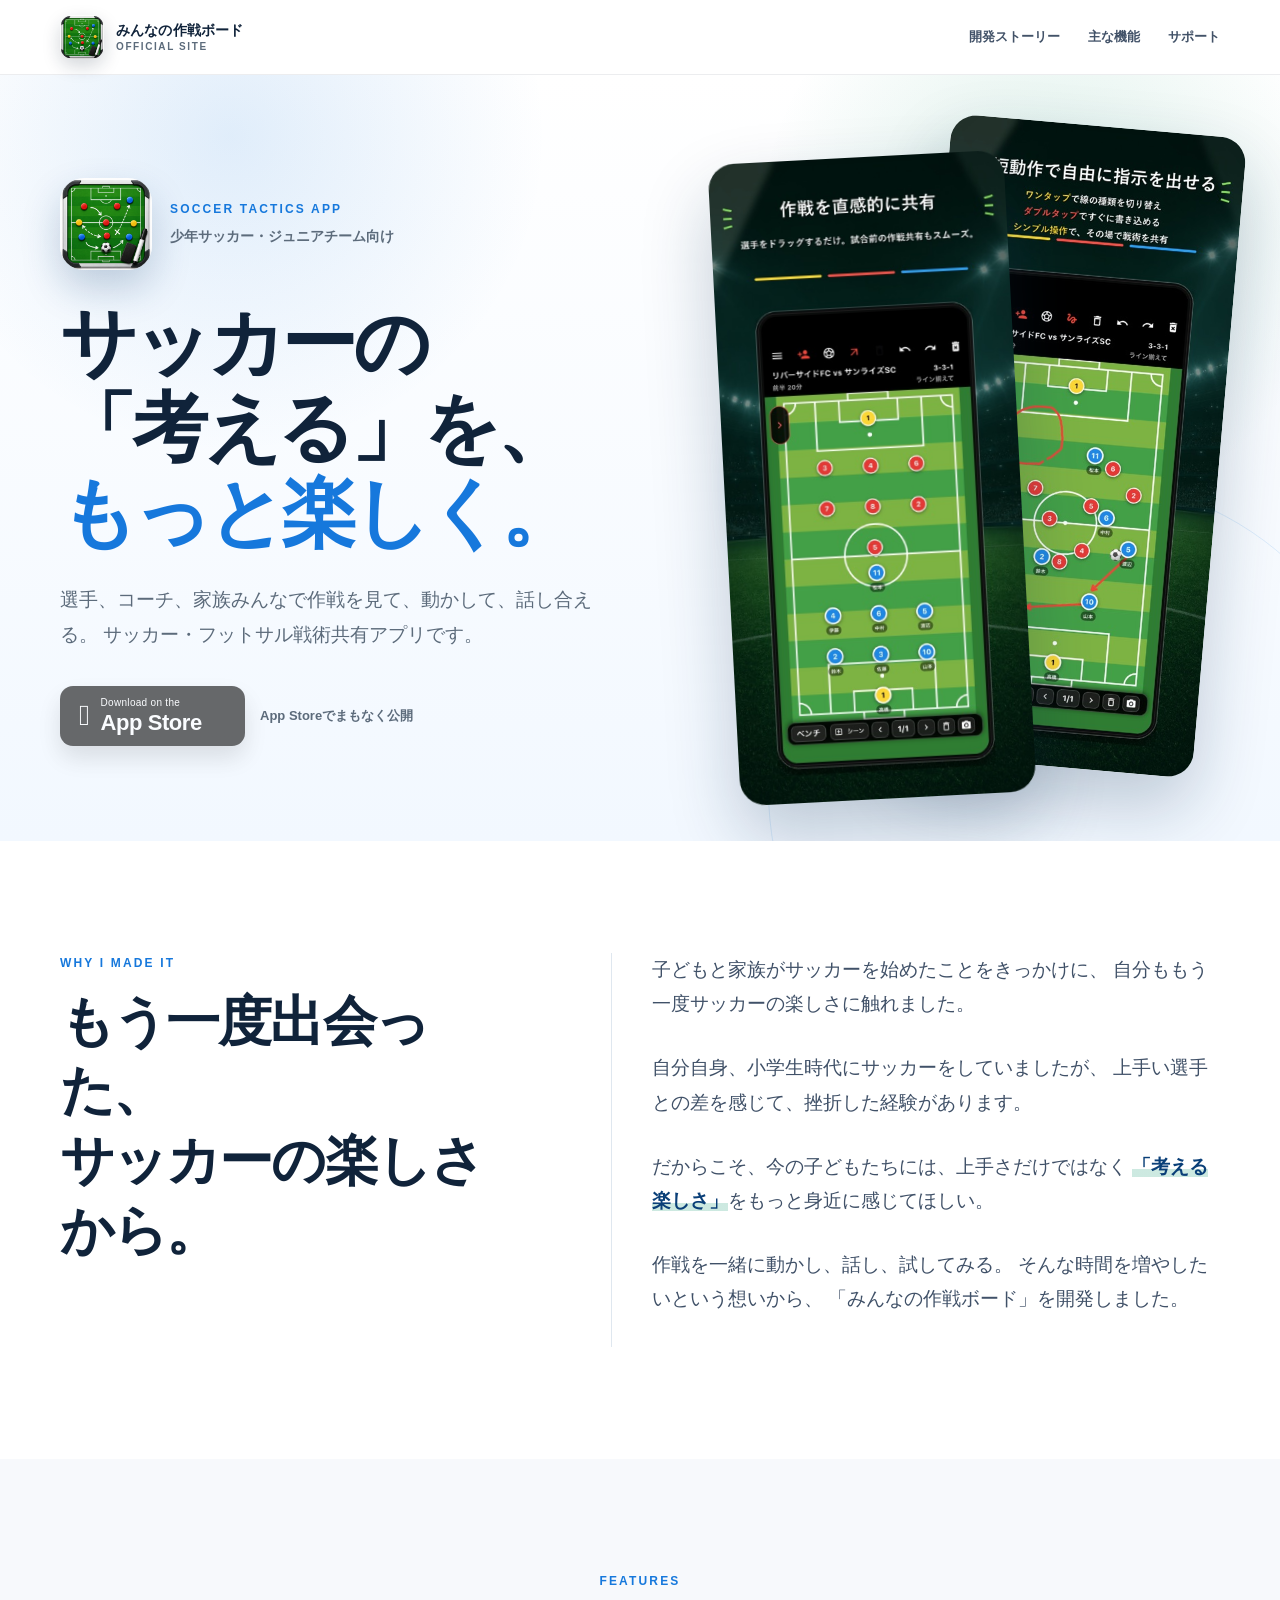
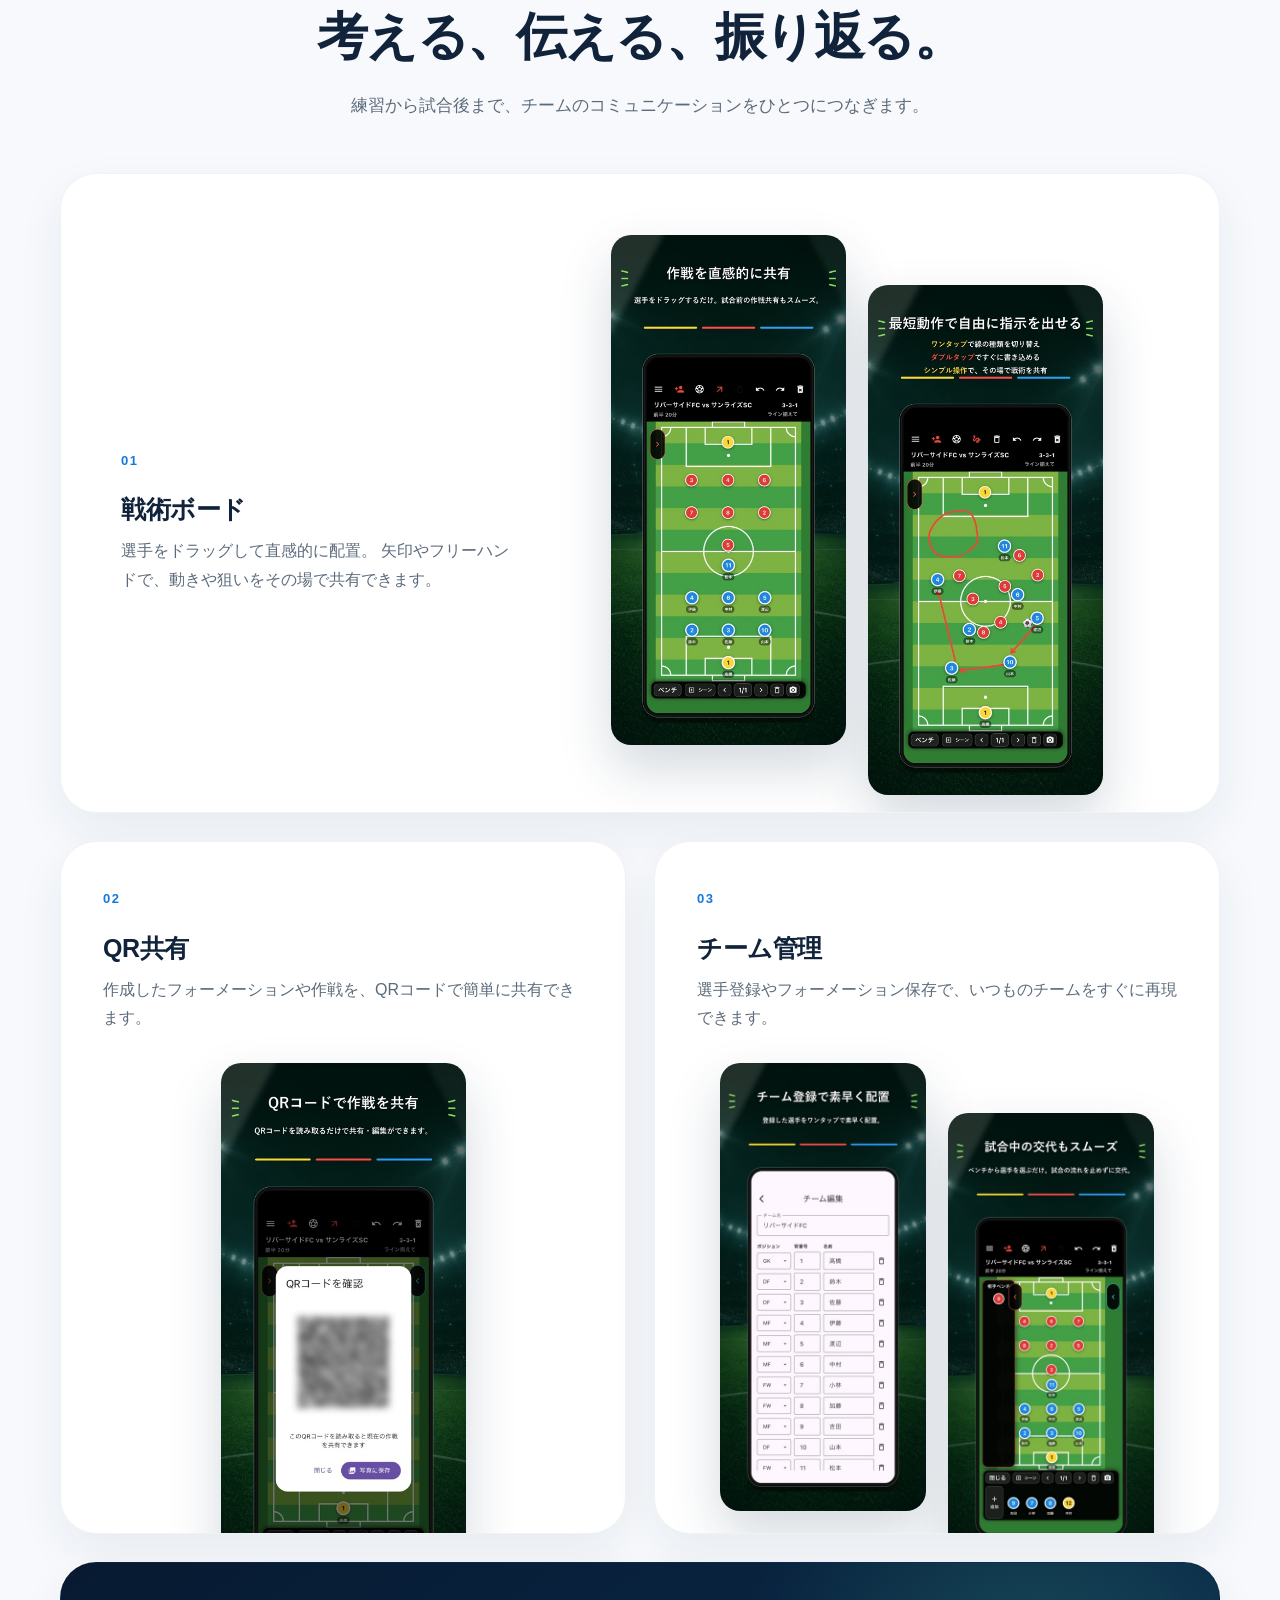
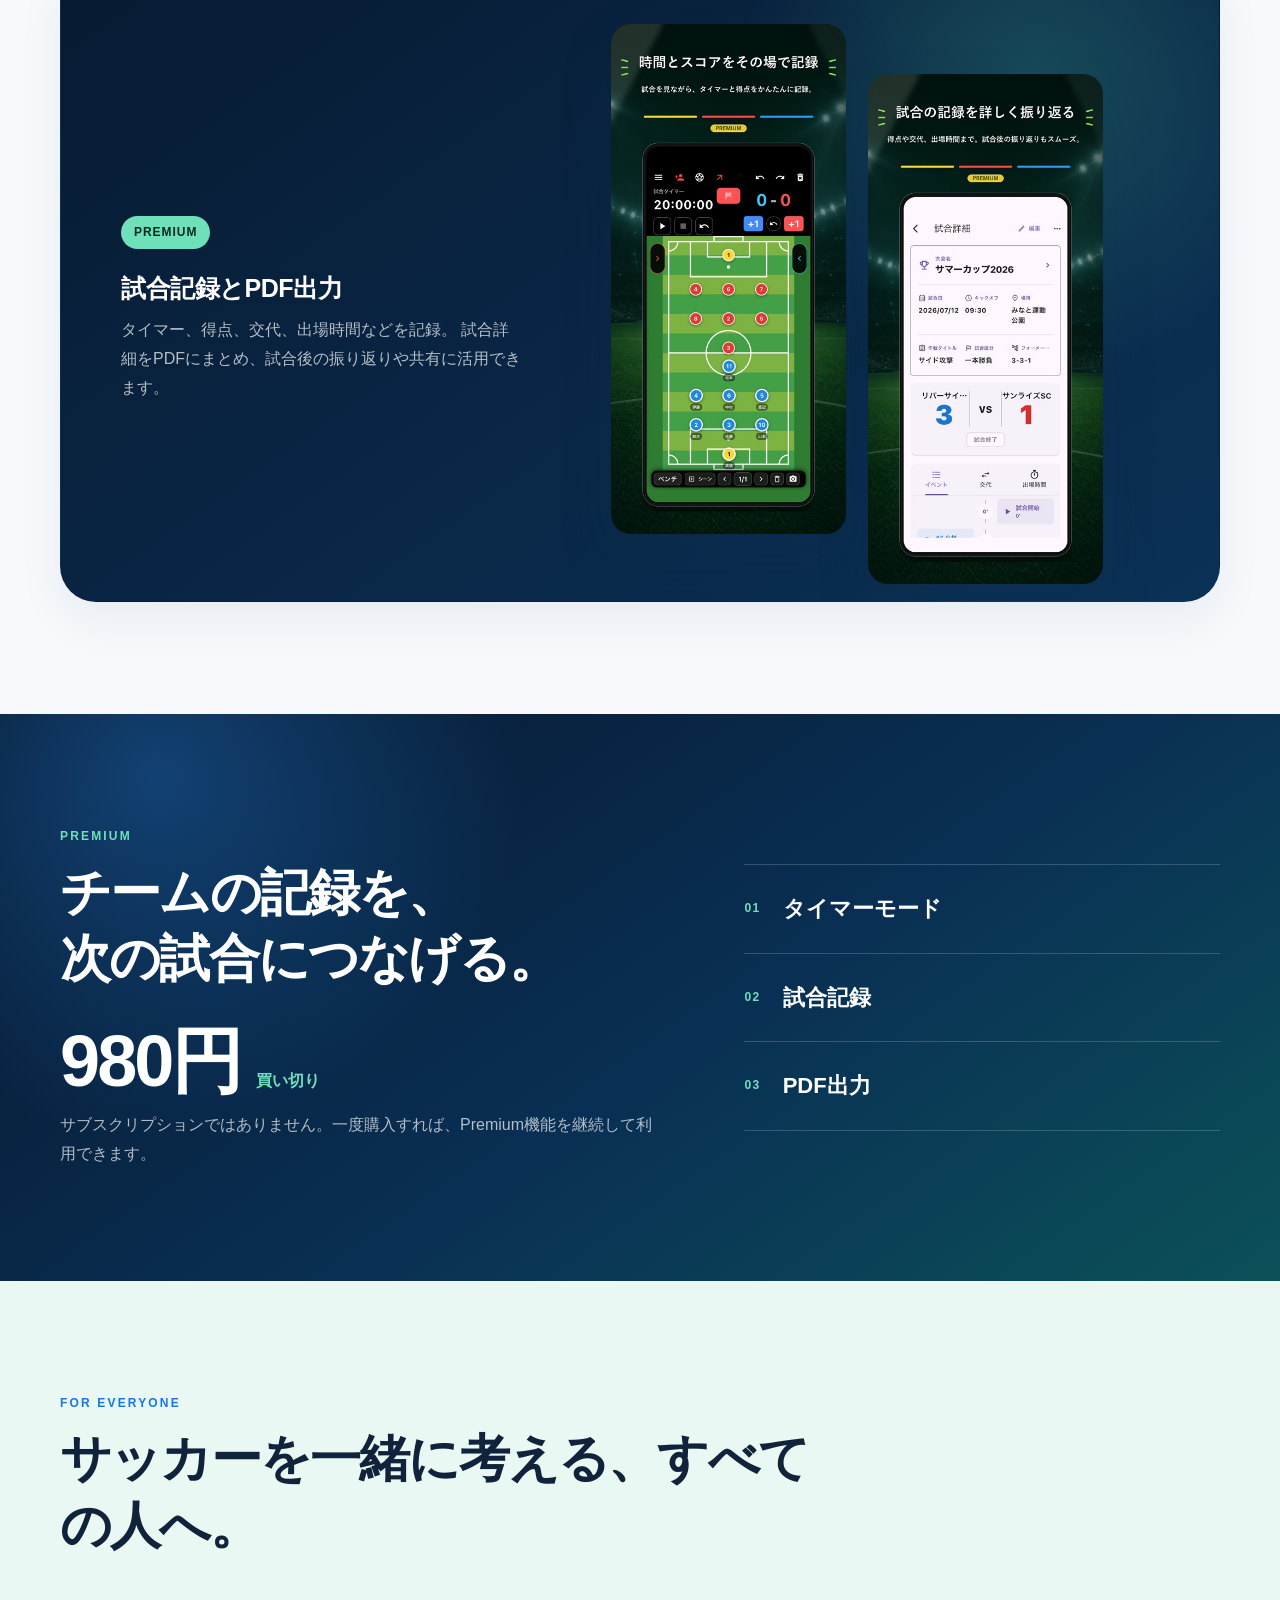
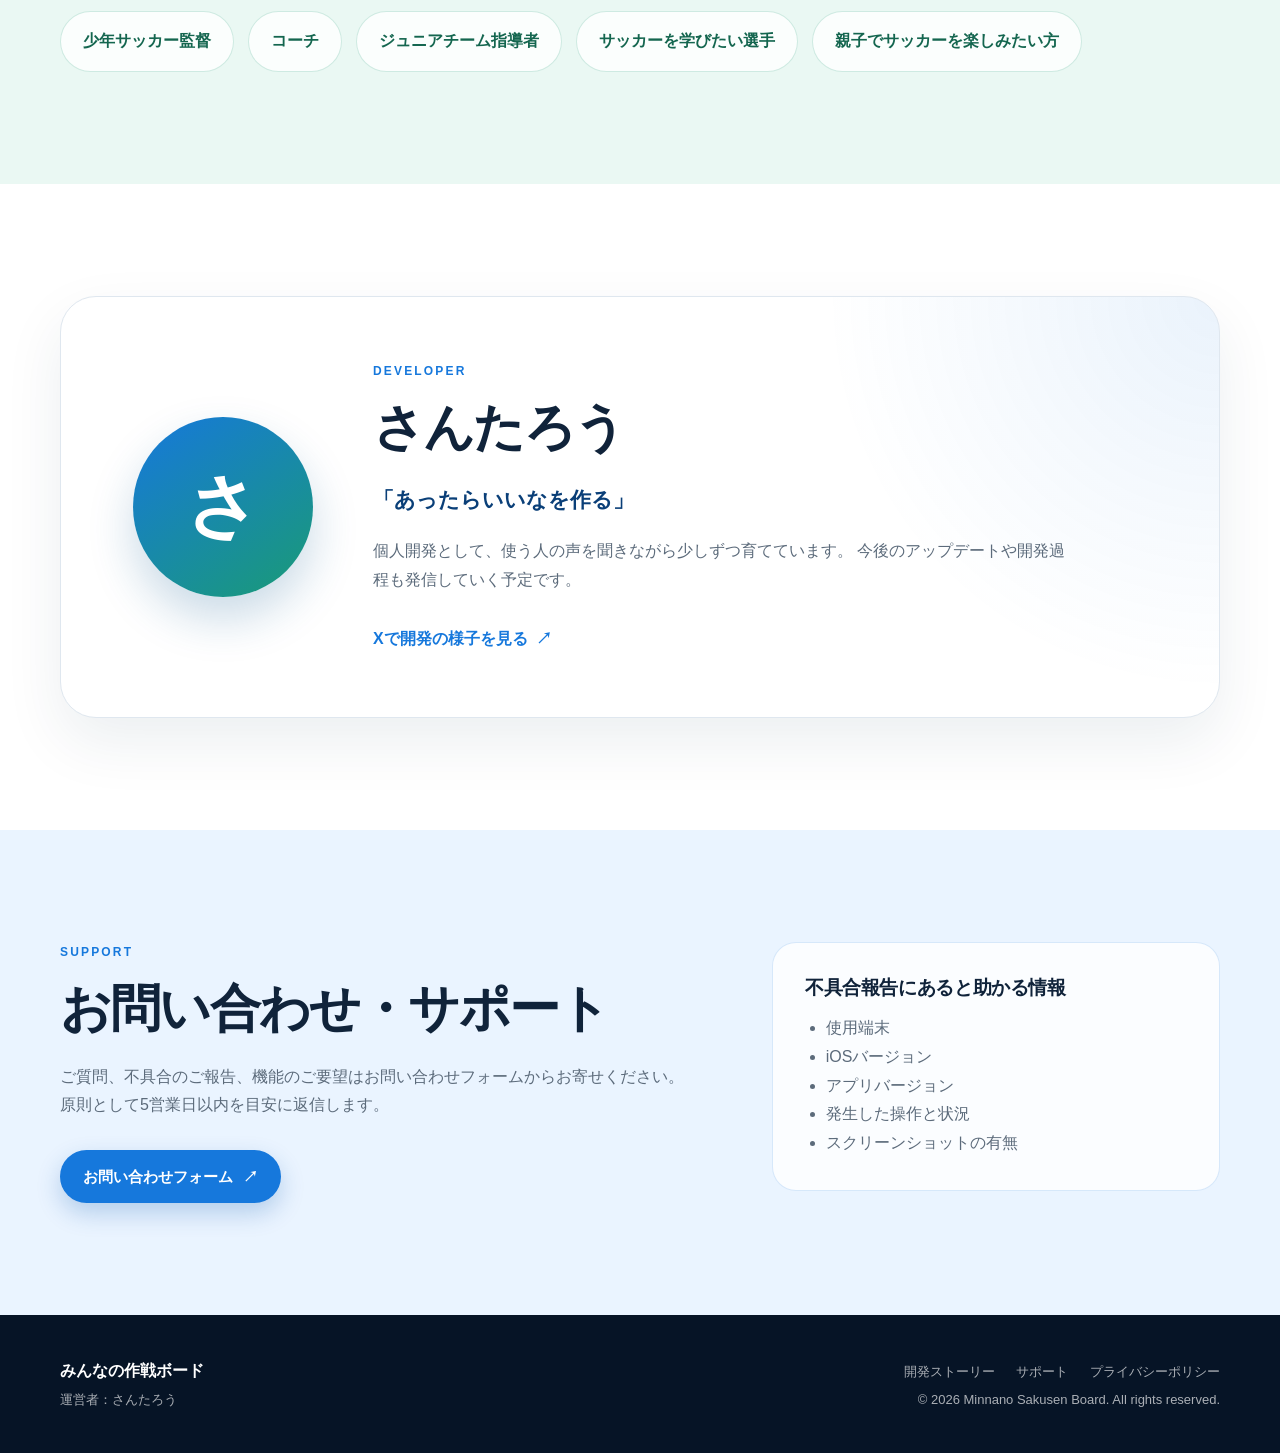
==== commit 98308b19: "Fix screenshot proportions and X link" ====
--- a/index.html
+++ b/index.html
@@ -124,15 +124,15 @@
               class="hero-screen hero-screen-back"
               src="./assets/images/app-store/04.jpg"
               alt="矢印やフリーハンドで指示を描く画面"
-              width="350"
-              height="760"
+              width="430"
+              height="932"
             />
             <img
               class="hero-screen hero-screen-front"
               src="./assets/images/app-store/01.jpg"
               alt="選手を配置した戦術ボード画面"
-              width="350"
-              height="760"
+              width="430"
+              height="932"
             />
           </div>
         </div>
@@ -188,14 +188,14 @@
                 <img
                   src="./assets/images/app-store/01.jpg"
                   alt="選手を配置した戦術ボード"
-                  width="350"
-                  height="760"
+                  width="430"
+                  height="932"
                 />
                 <img
                   src="./assets/images/app-store/04.jpg"
                   alt="矢印とフリーハンドを描いた戦術ボード"
-                  width="350"
-                  height="760"
+                  width="430"
+                  height="932"
                 />
               </div>
             </article>
@@ -210,8 +210,8 @@
                 <img
                   src="./assets/images/app-store/06.jpg"
                   alt="作戦を共有するQRコード画面"
-                  width="350"
-                  height="760"
+                  width="430"
+                  height="932"
                 />
               </div>
             </article>
@@ -226,14 +226,14 @@
                 <img
                   src="./assets/images/app-store/02.jpg"
                   alt="自チームの選手登録画面"
-                  width="350"
-                  height="760"
+                  width="430"
+                  height="932"
                 />
                 <img
                   src="./assets/images/app-store/05.jpg"
                   alt="ベンチ選手を表示した戦術ボード"
-                  width="350"
-                  height="760"
+                  width="430"
+                  height="932"
                 />
               </div>
             </article>
@@ -251,14 +251,14 @@
                 <img
                   src="./assets/images/app-store/07.jpg"
                   alt="Premiumの試合タイマーモード"
-                  width="350"
-                  height="760"
+                  width="430"
+                  height="932"
                 />
                 <img
                   src="./assets/images/app-store/08.jpg"
                   alt="Premiumの試合詳細画面"
-                  width="350"
-                  height="760"
+                  width="430"
+                  height="932"
                 />
               </div>
             </article>
@@ -314,7 +314,7 @@
             <!-- TODO: 正式な開発者Xアカウントが異なる場合は差し替える -->
             <a
               class="text-link"
-              href="https://x.com/Yysanta"
+              href="https://x.com/yyyappsolo"
               target="_blank"
               rel="noopener noreferrer"
             >
--- a/assets/site.css
+++ b/assets/site.css
@@ -312,7 +312,10 @@
 
 .hero-screen {
   position: absolute;
+  display: block;
   width: min(58%, 300px);
+  height: auto;
+  object-fit: contain;
   border-radius: 26px;
   box-shadow: 0 32px 70px rgba(13, 47, 80, 0.24);
 }
@@ -444,7 +447,11 @@
 }
 
 .feature-images img {
+  display: block;
   width: min(78%, 245px);
+  height: auto;
+  flex: 0 0 auto;
+  object-fit: contain;
   border-radius: 20px;
   box-shadow: 0 24px 52px rgba(19, 49, 79, 0.18);
 }
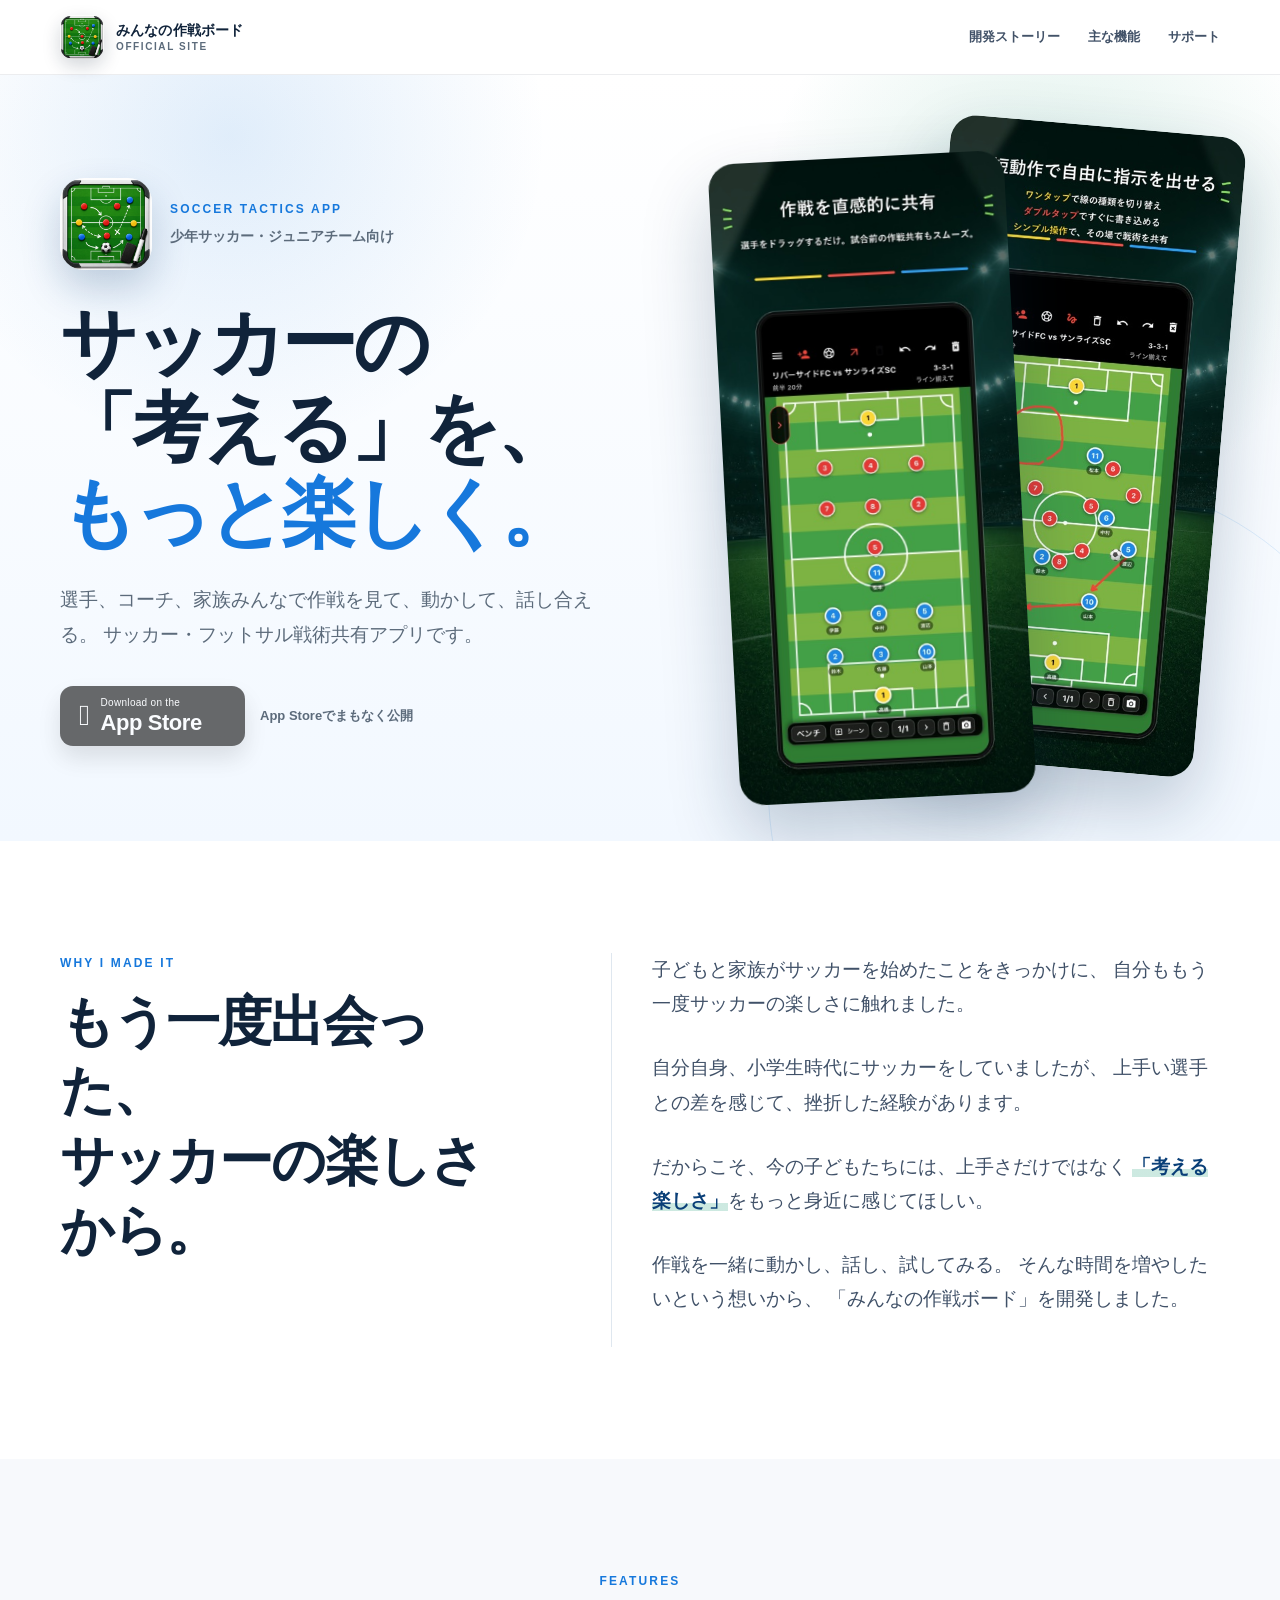
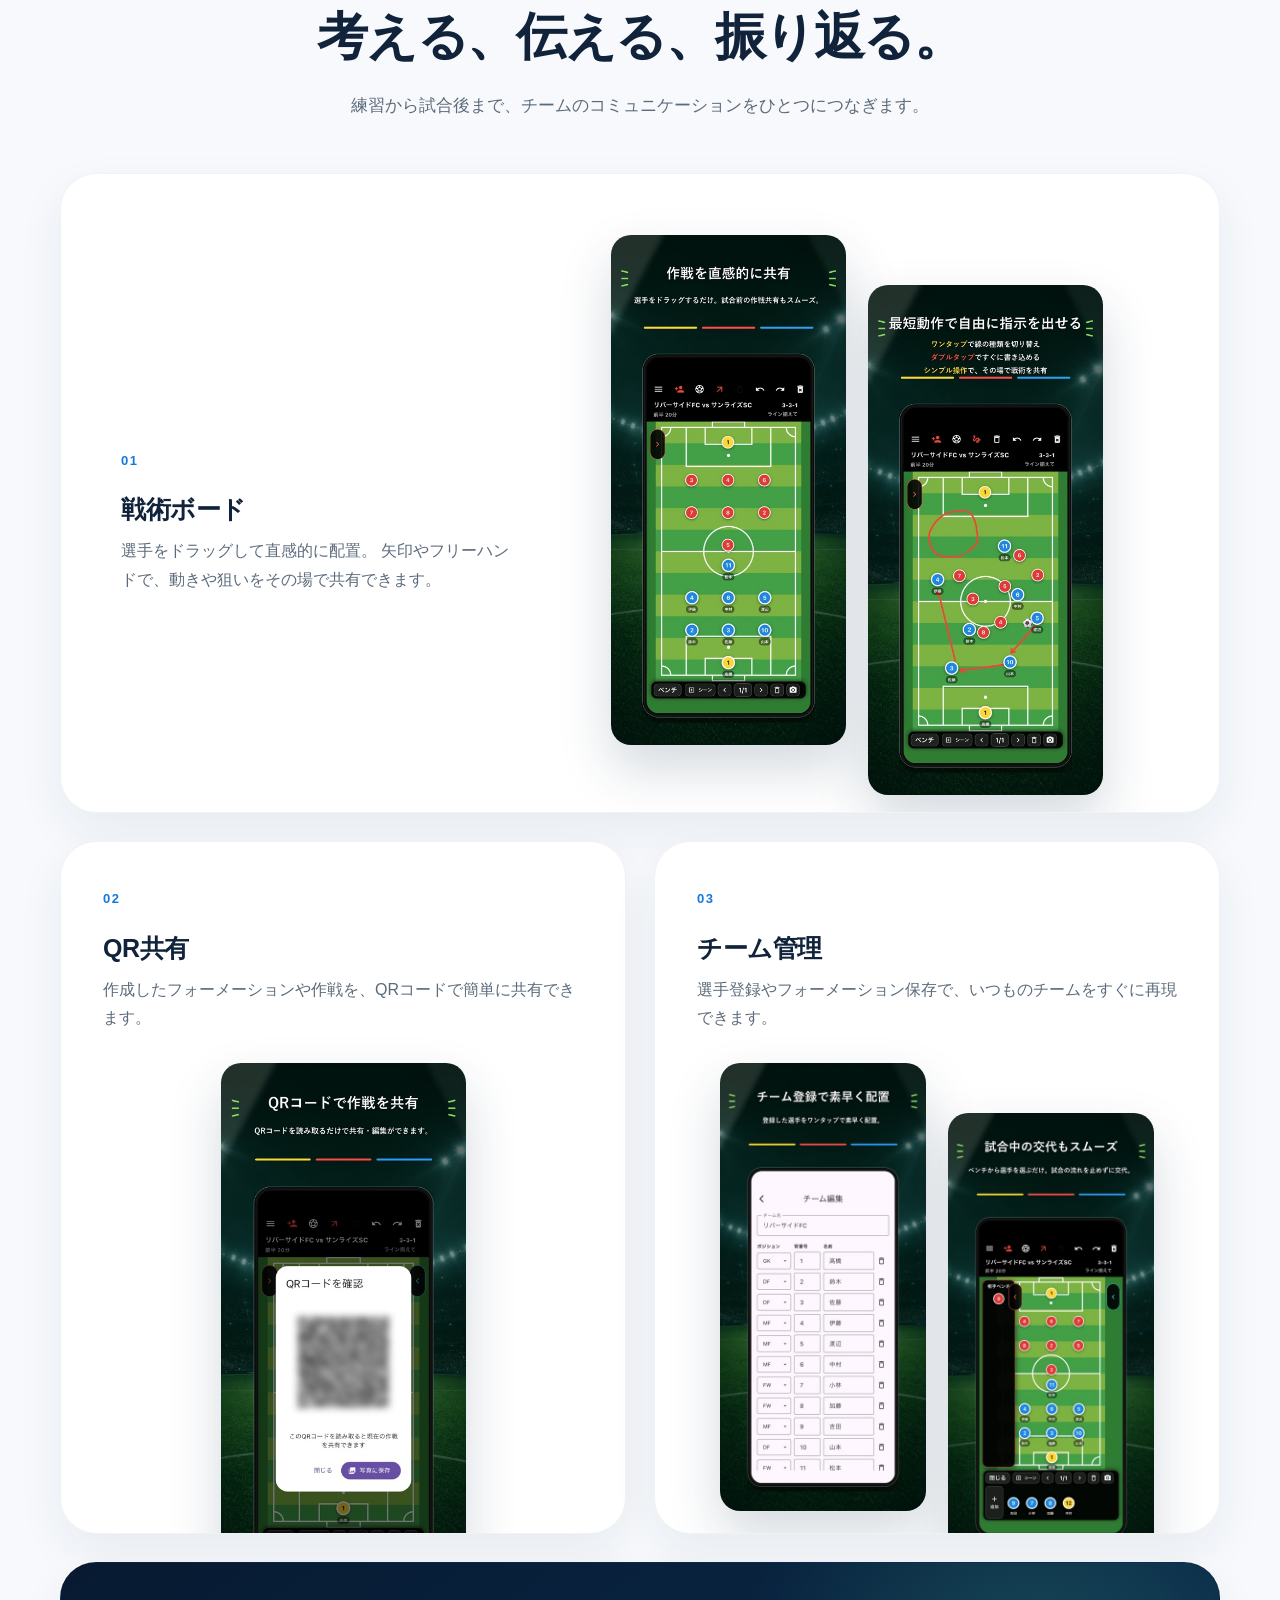
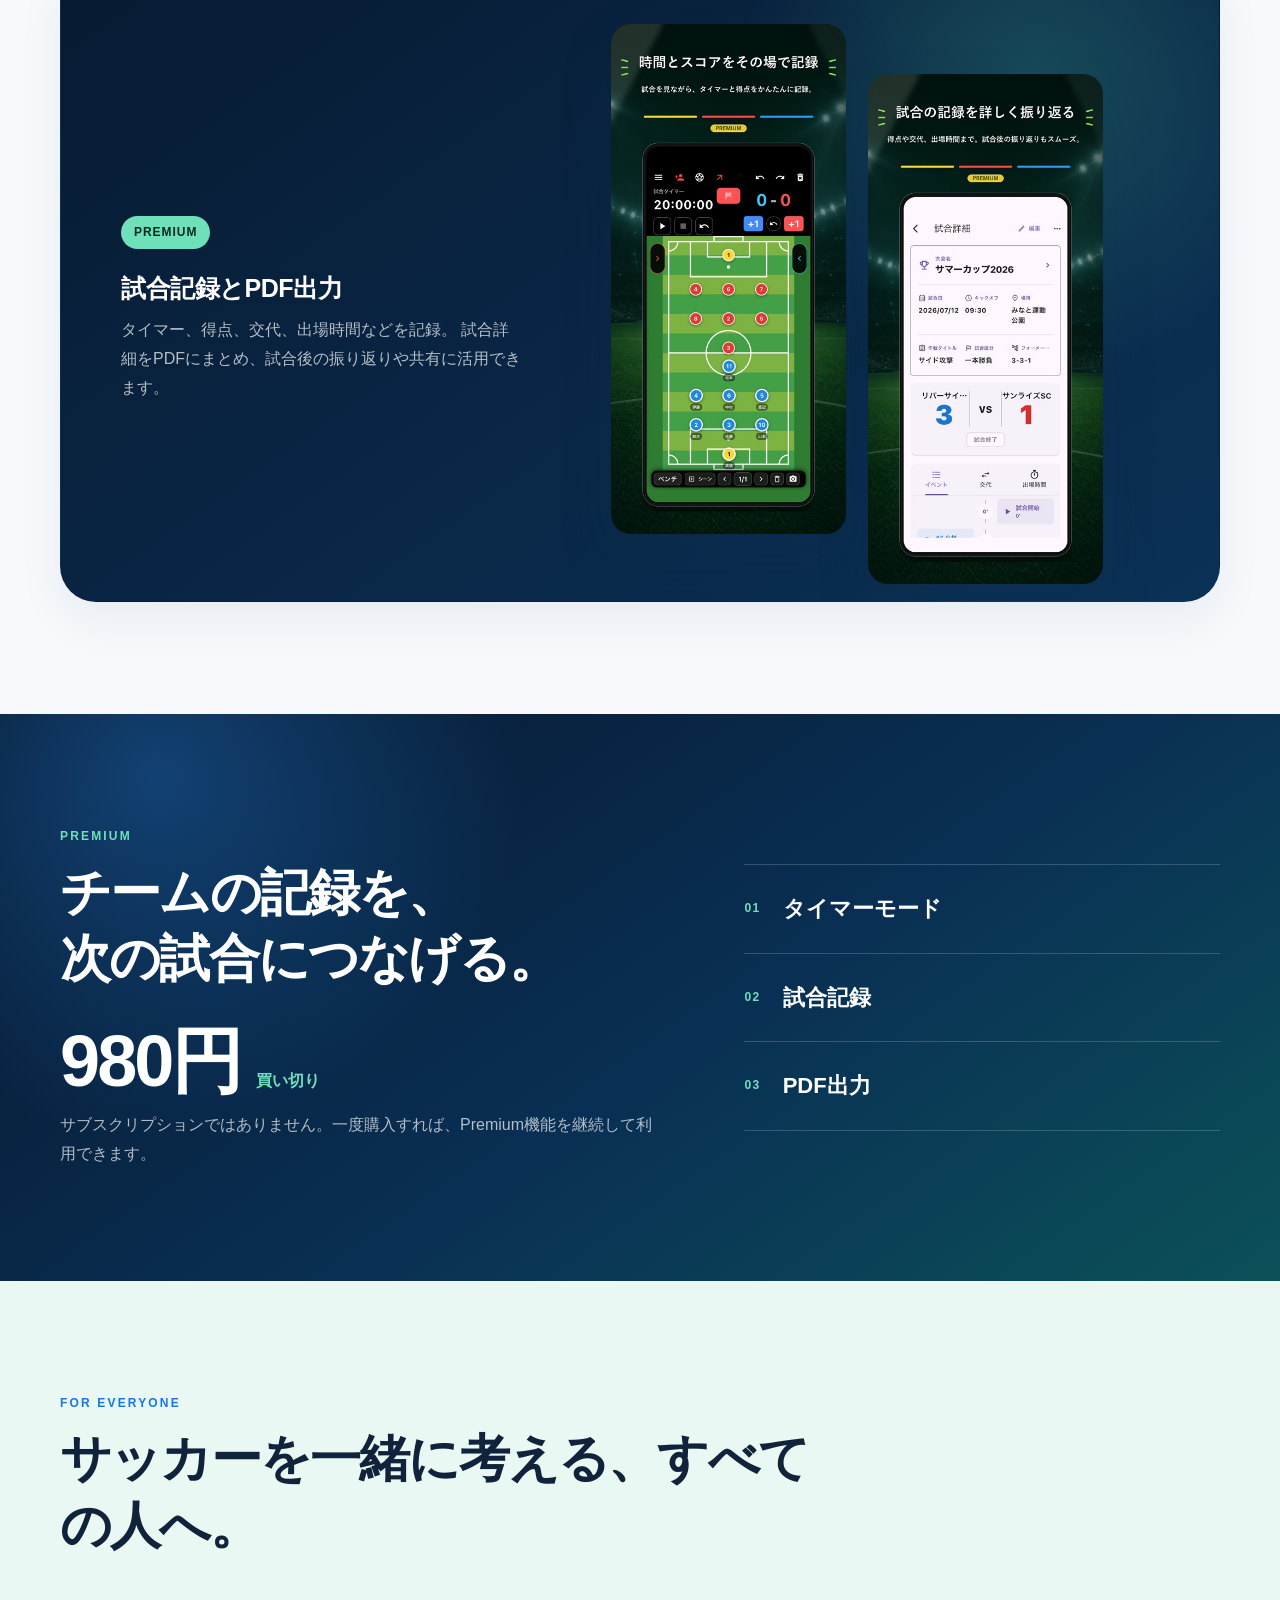
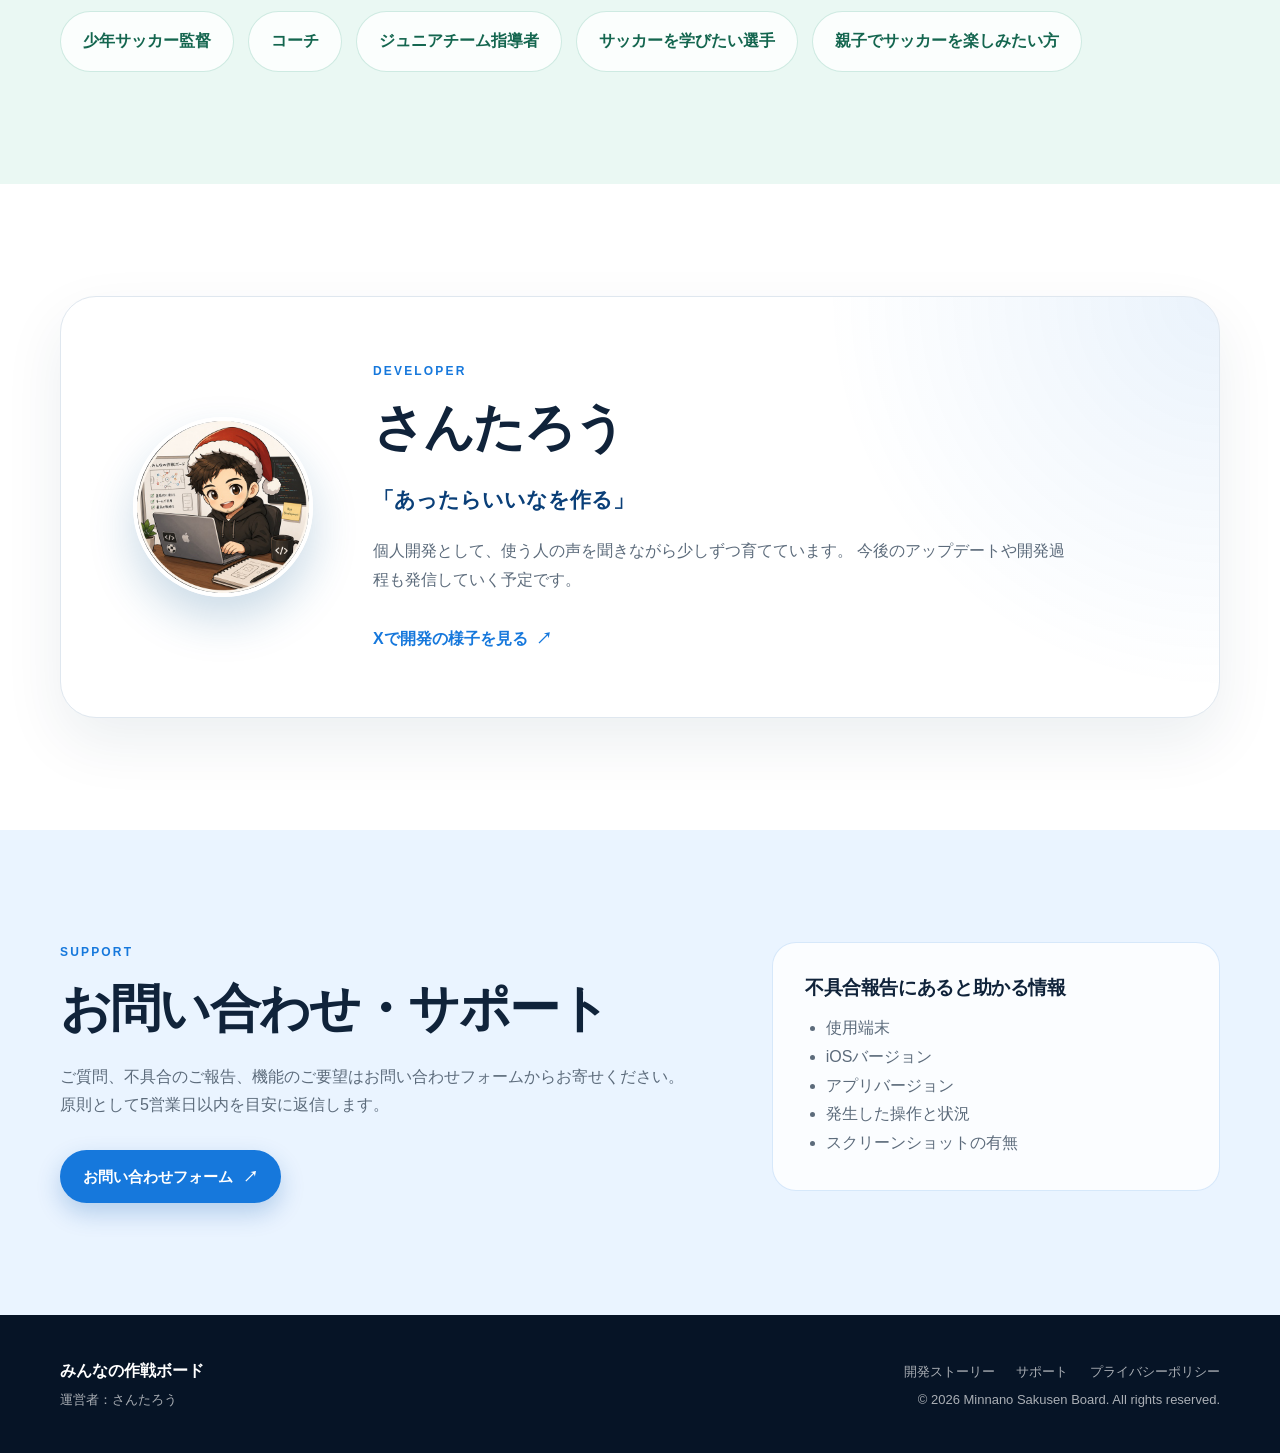
==== commit 5e62740e: "Use custom developer avatar" ====
--- a/index.html
+++ b/index.html
@@ -302,7 +302,21 @@
 
       <section class="section developer-section" id="developer">
         <div class="container developer-card">
-          <div class="developer-monogram" aria-hidden="true">さ</div>
+          <a
+            class="developer-avatar-link"
+            href="https://x.com/yyyappsolo"
+            target="_blank"
+            rel="noopener noreferrer"
+            aria-label="さんたろうのXプロフィールを見る"
+          >
+            <img
+              class="developer-avatar"
+              src="./assets/images/developer-avatar.jpg"
+              alt="開発者 さんたろうのアイコン"
+              width="512"
+              height="512"
+            />
+          </a>
           <div class="developer-copy">
             <p class="eyebrow">DEVELOPER</p>
             <h2>さんたろう</h2>
--- a/assets/site.css
+++ b/assets/site.css
@@ -607,17 +607,29 @@
   box-shadow: 0 24px 60px rgba(19, 49, 79, 0.08);
 }
 
-.developer-monogram {
-  display: grid;
+.developer-avatar-link {
+  display: block;
   width: 180px;
   height: 180px;
-  place-items: center;
   border-radius: 50%;
-  color: #ffffff;
-  background: linear-gradient(145deg, var(--blue), var(--green));
-  font-size: 72px;
-  font-weight: 800;
   box-shadow: 0 22px 45px rgba(17, 92, 145, 0.22);
+  transition:
+    transform 160ms ease,
+    box-shadow 160ms ease;
+}
+
+.developer-avatar-link:hover {
+  transform: translateY(-3px);
+  box-shadow: 0 27px 52px rgba(17, 92, 145, 0.28);
+}
+
+.developer-avatar {
+  display: block;
+  width: 100%;
+  height: 100%;
+  border: 4px solid #ffffff;
+  border-radius: 50%;
+  object-fit: cover;
 }
 
 .developer-copy {
@@ -721,6 +733,7 @@
 .button:focus-visible,
 .header-link:focus-visible,
 .brand:focus-visible,
+.developer-avatar-link:focus-visible,
 .text-link:focus-visible,
 .site-footer a:focus-visible {
   outline: 3px solid #f0b62c;
@@ -949,10 +962,9 @@
     padding: 48px;
   }
 
-  .developer-monogram {
+  .developer-avatar-link {
     width: 140px;
     height: 140px;
-    font-size: 58px;
   }
 
   .privacy-layout {
@@ -1161,11 +1173,10 @@
     border-radius: 28px;
   }
 
-  .developer-monogram {
+  .developer-avatar-link {
     width: 92px;
     height: 92px;
     margin-bottom: 28px;
-    font-size: 42px;
   }
 
   .support-layout {
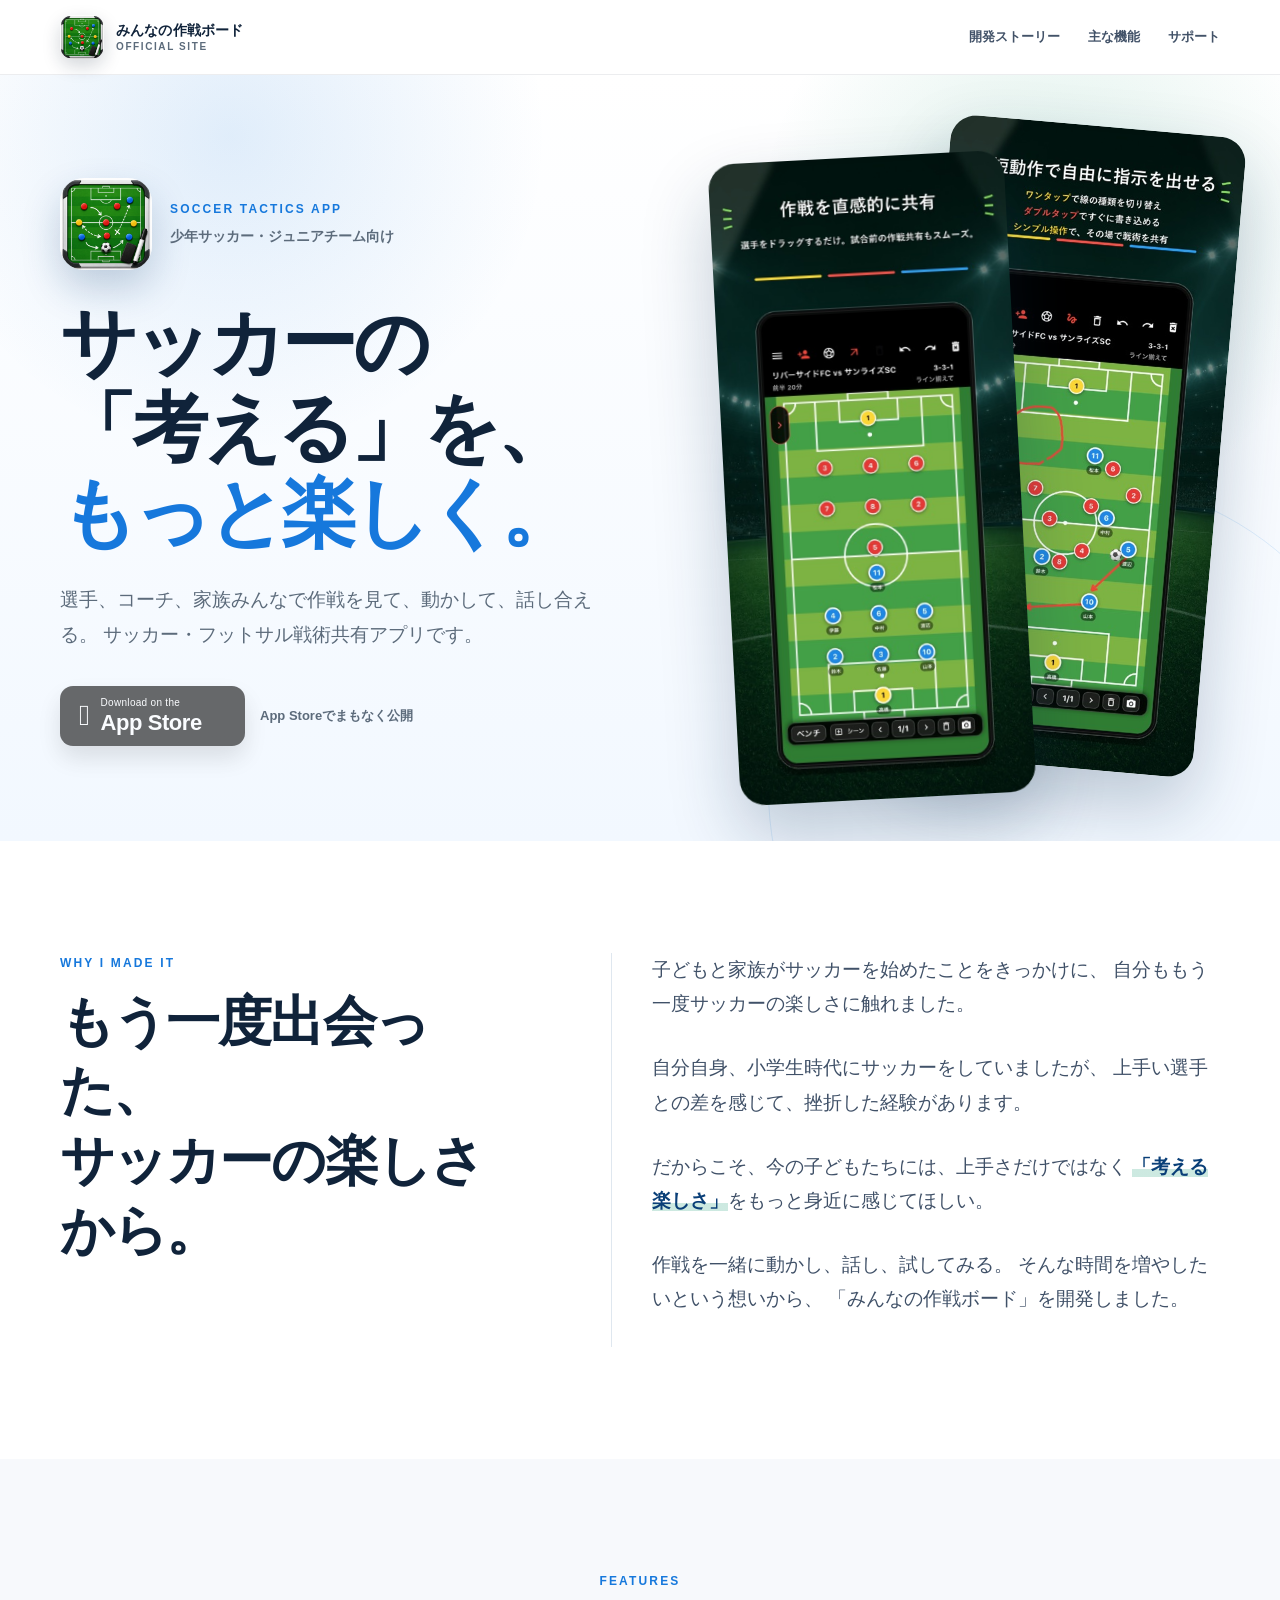
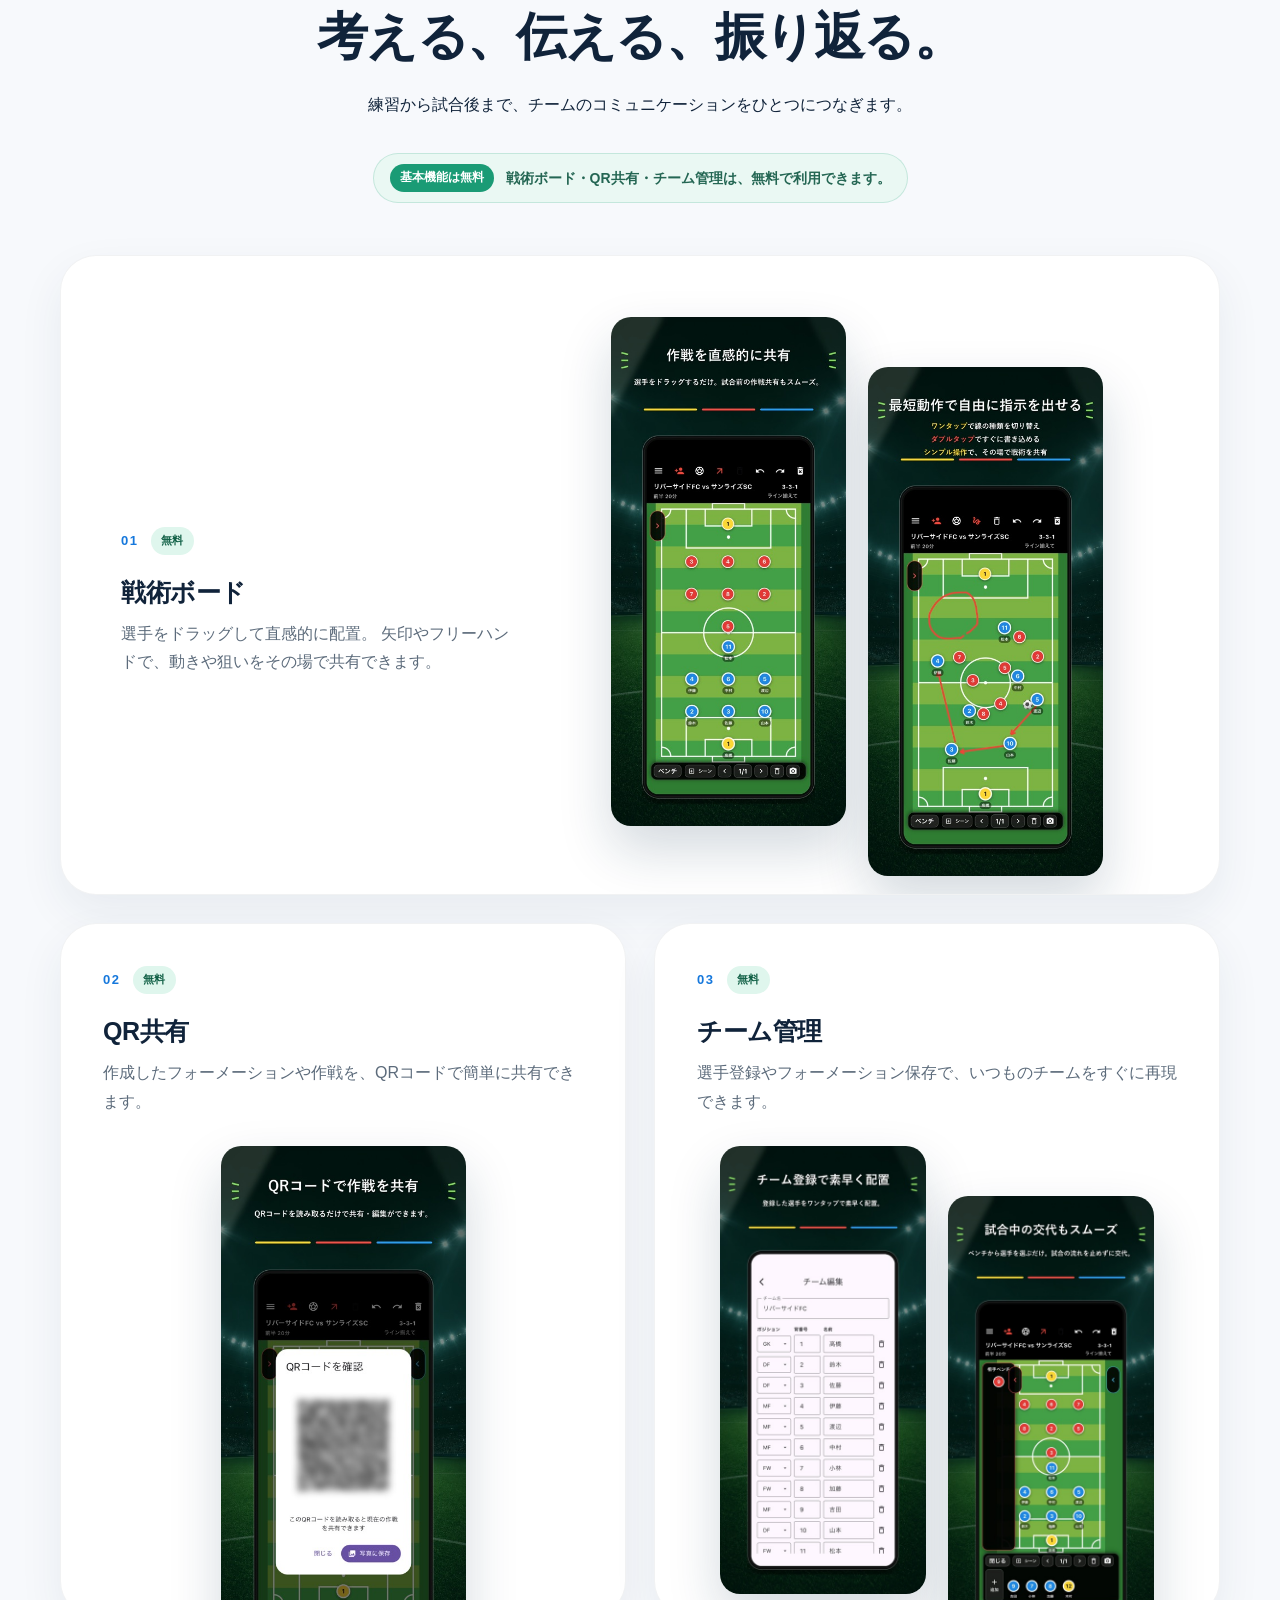
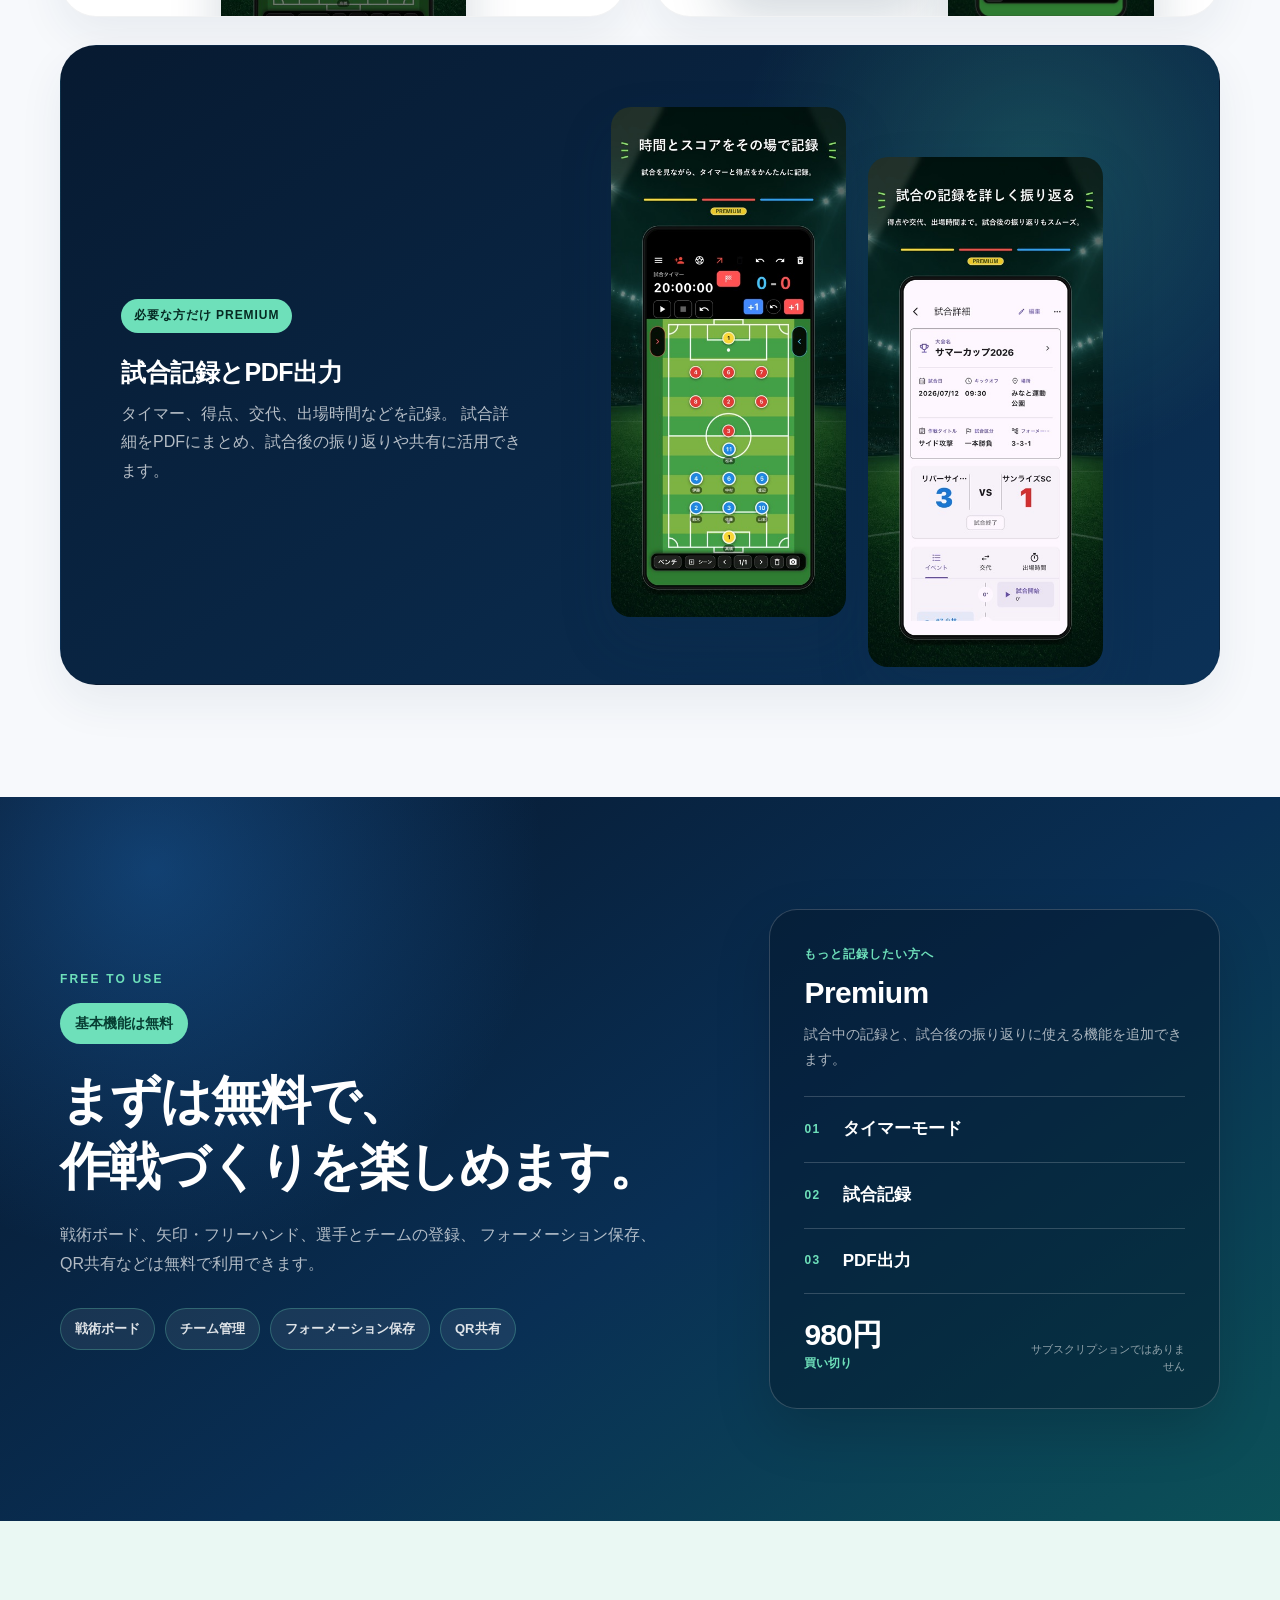
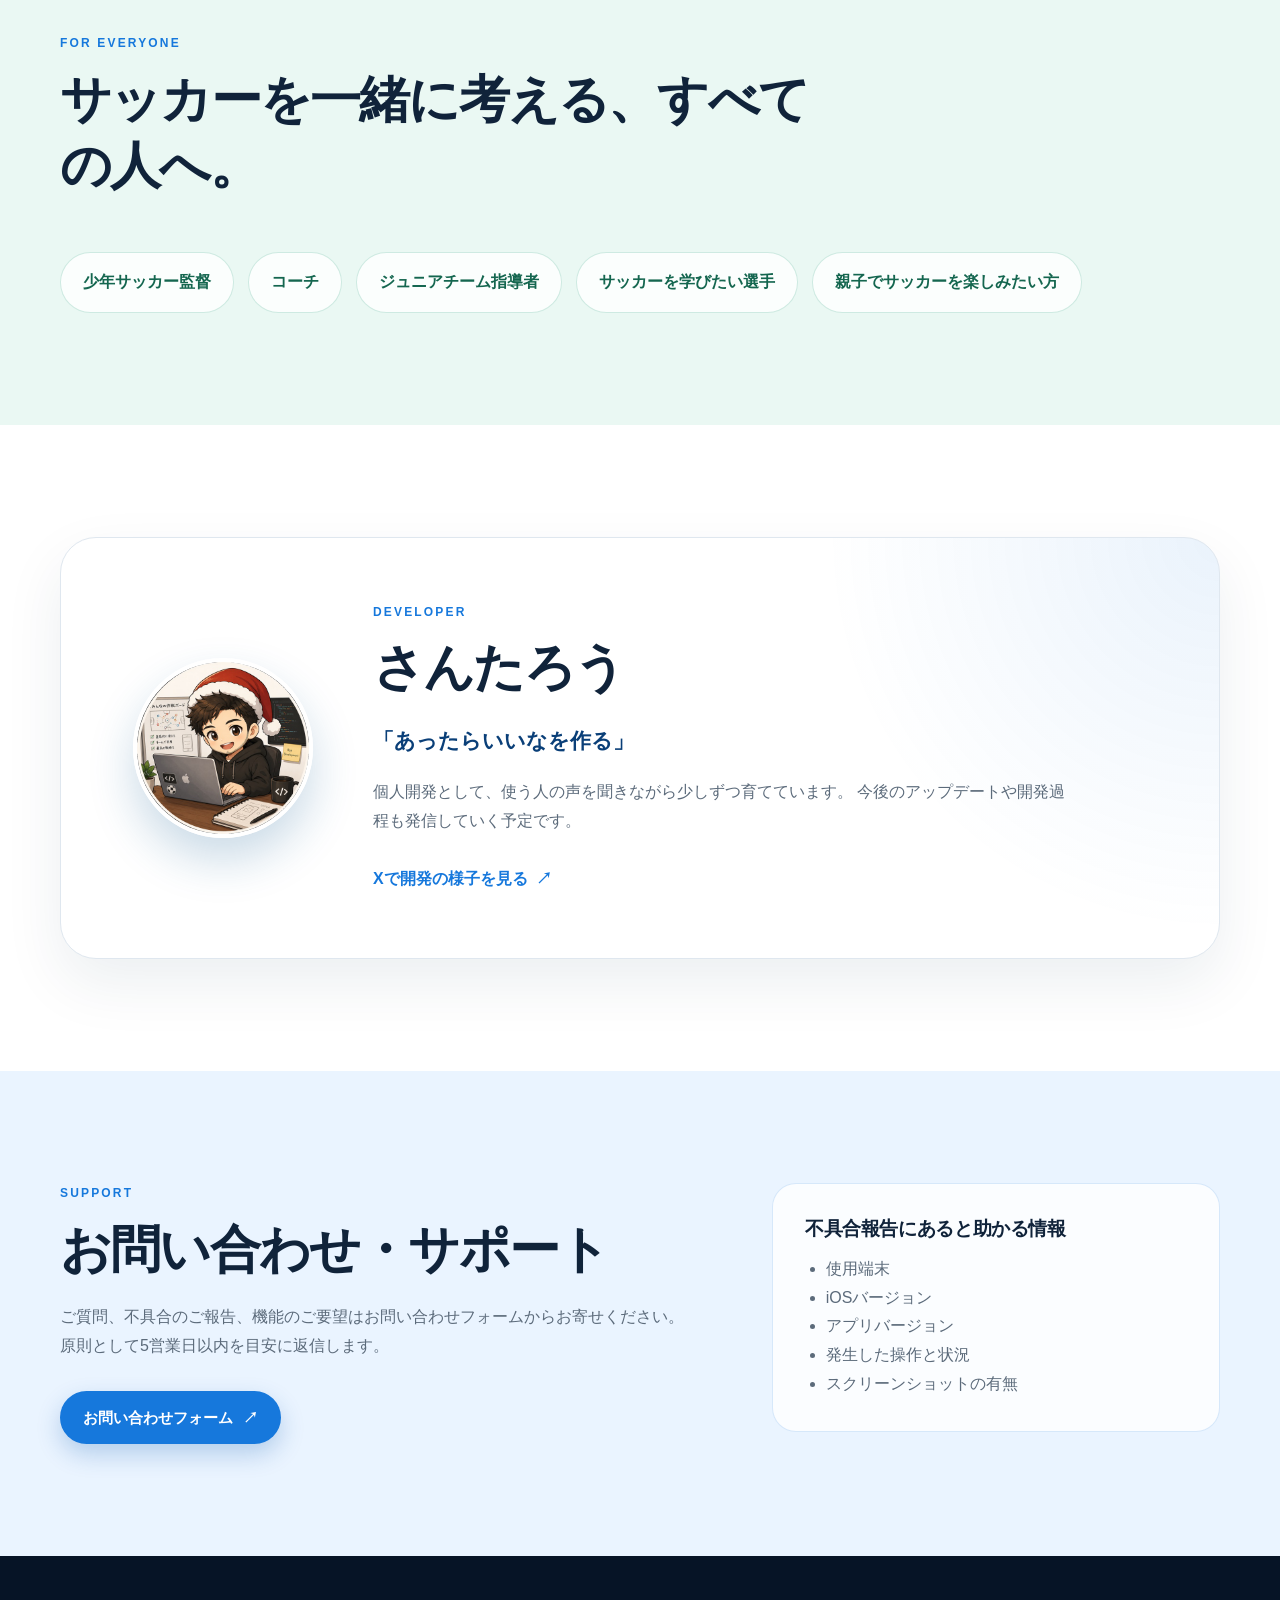
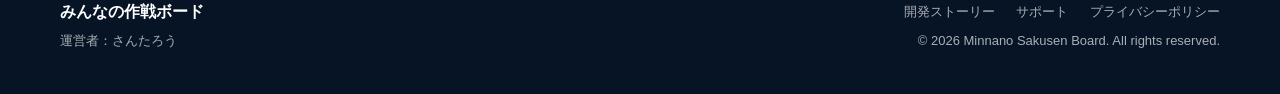
==== commit 912269f7: "Clarify free and Premium features" ====
--- a/index.html
+++ b/index.html
@@ -172,12 +172,19 @@
             <p class="eyebrow">FEATURES</p>
             <h2>考える、伝える、振り返る。</h2>
             <p>練習から試合後まで、チームのコミュニケーションをひとつにつなぎます。</p>
+            <p class="free-feature-note">
+              <span>基本機能は無料</span>
+              戦術ボード・QR共有・チーム管理は、無料で利用できます。
+            </p>
           </div>
 
           <div class="feature-grid">
             <article class="feature-card feature-card-wide">
               <div class="feature-copy">
-                <span class="feature-number">01</span>
+                <div class="feature-labels">
+                  <span class="feature-number">01</span>
+                  <span class="free-pill">無料</span>
+                </div>
                 <h3>戦術ボード</h3>
                 <p>
                   選手をドラッグして直感的に配置。
@@ -202,7 +209,10 @@
 
             <article class="feature-card">
               <div class="feature-copy">
-                <span class="feature-number">02</span>
+                <div class="feature-labels">
+                  <span class="feature-number">02</span>
+                  <span class="free-pill">無料</span>
+                </div>
                 <h3>QR共有</h3>
                 <p>作成したフォーメーションや作戦を、QRコードで簡単に共有できます。</p>
               </div>
@@ -218,7 +228,10 @@
 
             <article class="feature-card">
               <div class="feature-copy">
-                <span class="feature-number">03</span>
+                <div class="feature-labels">
+                  <span class="feature-number">03</span>
+                  <span class="free-pill">無料</span>
+                </div>
                 <h3>チーム管理</h3>
                 <p>選手登録やフォーメーション保存で、いつものチームをすぐに再現できます。</p>
               </div>
@@ -240,7 +253,7 @@
 
             <article class="feature-card feature-card-wide premium-feature">
               <div class="feature-copy">
-                <span class="premium-pill">Premium</span>
+                <span class="premium-pill">必要な方だけ Premium</span>
                 <h3>試合記録とPDF出力</h3>
                 <p>
                   タイマー、得点、交代、出場時間などを記録。
@@ -268,19 +281,37 @@
 
       <section class="section premium-section" id="premium">
         <div class="container premium-layout">
-          <div>
-            <p class="eyebrow">PREMIUM</p>
-            <h2>チームの記録を、<br />次の試合につなげる。</h2>
-            <p class="premium-price"><strong>980円</strong><span>買い切り</span></p>
+          <div class="free-plan">
+            <p class="eyebrow">FREE TO USE</p>
+            <span class="free-plan-badge">基本機能は無料</span>
+            <h2>まずは無料で、<br />作戦づくりを楽しめます。</h2>
             <p class="premium-lead">
-              サブスクリプションではありません。一度購入すれば、Premium機能を継続して利用できます。
-            </p>
-          </div>
-          <ul class="premium-list">
-            <li><span>01</span><strong>タイマーモード</strong></li>
-            <li><span>02</span><strong>試合記録</strong></li>
-            <li><span>03</span><strong>PDF出力</strong></li>
-          </ul>
+              戦術ボード、矢印・フリーハンド、選手とチームの登録、
+              フォーメーション保存、QR共有などは無料で利用できます。
+            </p>
+            <ul class="free-plan-list">
+              <li>戦術ボード</li>
+              <li>チーム管理</li>
+              <li>フォーメーション保存</li>
+              <li>QR共有</li>
+            </ul>
+          </div>
+          <aside class="premium-option">
+            <p class="premium-option-label">もっと記録したい方へ</p>
+            <h3>Premium</h3>
+            <p class="premium-option-description">
+              試合中の記録と、試合後の振り返りに使える機能を追加できます。
+            </p>
+            <ul class="premium-list">
+              <li><span>01</span><strong>タイマーモード</strong></li>
+              <li><span>02</span><strong>試合記録</strong></li>
+              <li><span>03</span><strong>PDF出力</strong></li>
+            </ul>
+            <div class="premium-purchase">
+              <p><strong>980円</strong><span>買い切り</span></p>
+              <small>サブスクリプションではありません</small>
+            </div>
+          </aside>
         </div>
       </section>
 
--- a/assets/site.css
+++ b/assets/site.css
@@ -353,6 +353,29 @@
   text-align: center;
 }
 
+.free-feature-note {
+  display: inline-flex;
+  align-items: center;
+  gap: 12px;
+  margin-top: 18px;
+  padding: 10px 16px;
+  border: 1px solid rgba(26, 155, 117, 0.18);
+  border-radius: 999px;
+  color: #246653 !important;
+  background: var(--green-light);
+  font-size: 14px !important;
+  font-weight: 700;
+}
+
+.free-feature-note span {
+  color: #ffffff;
+  padding: 3px 10px;
+  border-radius: 999px;
+  background: var(--green);
+  font-size: 12px;
+  white-space: nowrap;
+}
+
 .story-section {
   background: #ffffff;
 }
@@ -431,11 +454,28 @@
 
 .feature-number {
   display: inline-block;
-  margin-bottom: 20px;
   color: var(--blue);
   font-size: 13px;
   font-weight: 850;
   letter-spacing: 0.12em;
+}
+
+.feature-labels {
+  display: flex;
+  align-items: center;
+  gap: 12px;
+  margin-bottom: 20px;
+}
+
+.free-pill {
+  display: inline-flex;
+  padding: 4px 10px;
+  border-radius: 999px;
+  color: #126147;
+  background: #dff6ed;
+  font-size: 11px;
+  font-weight: 850;
+  letter-spacing: 0.08em;
 }
 
 .feature-images {
@@ -506,7 +546,7 @@
 
 .premium-layout {
   display: grid;
-  grid-template-columns: minmax(0, 1fr) minmax(360px, 0.8fr);
+  grid-template-columns: minmax(0, 1.1fr) minmax(360px, 0.8fr);
   align-items: center;
   gap: 90px;
 }
@@ -515,22 +555,34 @@
   color: #6ee0ba;
 }
 
-.premium-price {
+.free-plan-badge {
+  display: inline-flex;
+  margin-bottom: 24px;
+  padding: 8px 15px;
+  border-radius: 999px;
+  color: #073d32;
+  background: #6ee0ba;
+  font-size: 14px;
+  font-weight: 850;
+}
+
+.free-plan-list {
   display: flex;
-  align-items: baseline;
-  gap: 15px;
-  margin: 32px 0 14px;
-}
-
-.premium-price strong {
-  font-size: clamp(44px, 6vw, 72px);
-  line-height: 1;
-  letter-spacing: -0.04em;
-}
-
-.premium-price span {
-  color: #6ee0ba;
-  font-weight: 800;
+  flex-wrap: wrap;
+  gap: 10px;
+  margin: 30px 0 0;
+  padding: 0;
+  list-style: none;
+}
+
+.free-plan-list li {
+  padding: 8px 14px;
+  border: 1px solid rgba(110, 224, 186, 0.28);
+  border-radius: 999px;
+  color: rgba(255, 255, 255, 0.86);
+  background: rgba(255, 255, 255, 0.07);
+  font-size: 13px;
+  font-weight: 750;
 }
 
 .premium-lead {
@@ -538,8 +590,34 @@
   color: rgba(255, 255, 255, 0.69);
 }
 
+.premium-option {
+  padding: 34px;
+  border: 1px solid rgba(255, 255, 255, 0.18);
+  border-radius: 28px;
+  background: rgba(4, 21, 39, 0.44);
+  box-shadow: 0 22px 55px rgba(0, 0, 0, 0.16);
+}
+
+.premium-option-label {
+  margin-bottom: 6px;
+  color: #6ee0ba;
+  font-size: 12px;
+  font-weight: 850;
+  letter-spacing: 0.08em;
+}
+
+.premium-option h3 {
+  margin-bottom: 8px;
+  font-size: 30px;
+}
+
+.premium-option-description {
+  color: rgba(255, 255, 255, 0.66);
+  font-size: 14px;
+}
+
 .premium-list {
-  margin: 0;
+  margin: 24px 0 0;
   padding: 0;
   list-style: none;
 }
@@ -548,7 +626,7 @@
   display: flex;
   align-items: center;
   gap: 22px;
-  padding: 24px 0;
+  padding: 17px 0;
   border-bottom: 1px solid rgba(255, 255, 255, 0.18);
 }
 
@@ -564,7 +642,44 @@
 }
 
 .premium-list strong {
-  font-size: 22px;
+  font-size: 17px;
+}
+
+.premium-purchase {
+  display: flex;
+  align-items: flex-end;
+  justify-content: space-between;
+  gap: 20px;
+  margin-top: 24px;
+}
+
+.premium-purchase p {
+  margin: 0;
+}
+
+.premium-purchase strong,
+.premium-purchase span {
+  display: block;
+}
+
+.premium-purchase strong {
+  font-size: 30px;
+  line-height: 1.15;
+  letter-spacing: -0.03em;
+}
+
+.premium-purchase span {
+  color: #6ee0ba;
+  font-size: 12px;
+  font-weight: 800;
+}
+
+.premium-purchase small {
+  max-width: 155px;
+  color: rgba(255, 255, 255, 0.56);
+  font-size: 11px;
+  line-height: 1.5;
+  text-align: right;
 }
 
 .audience-section {
@@ -1107,6 +1222,12 @@
     text-align: left;
   }
 
+  .free-feature-note {
+    align-items: flex-start;
+    flex-direction: column;
+    border-radius: 18px;
+  }
+
   .feature-grid {
     grid-template-columns: 1fr;
     gap: 18px;
@@ -1148,14 +1269,19 @@
     margin-top: 32px;
   }
 
-  .premium-price {
+  .premium-option {
+    padding: 28px 22px;
+  }
+
+  .premium-purchase {
     align-items: flex-start;
     flex-direction: column;
     gap: 8px;
   }
 
-  .premium-price strong {
-    font-size: 56px;
+  .premium-purchase small {
+    max-width: none;
+    text-align: left;
   }
 
   .audience-list {
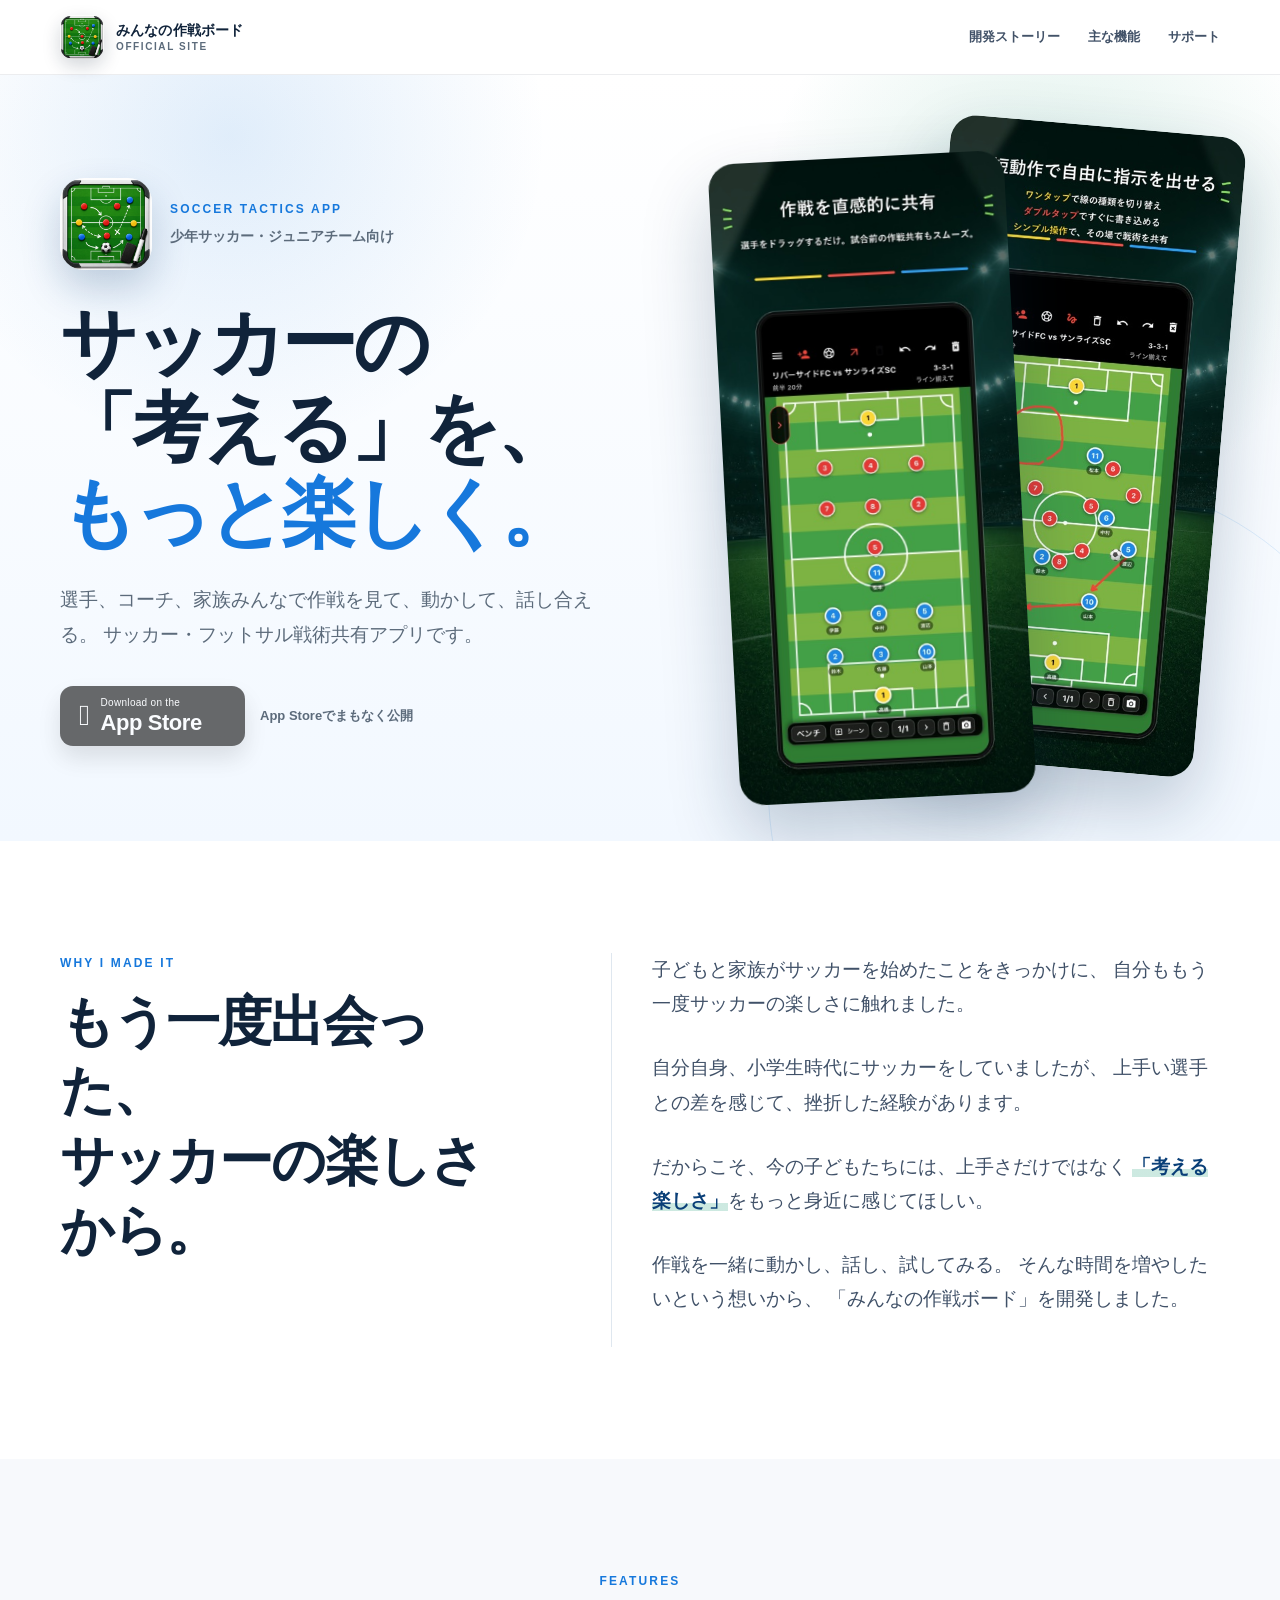
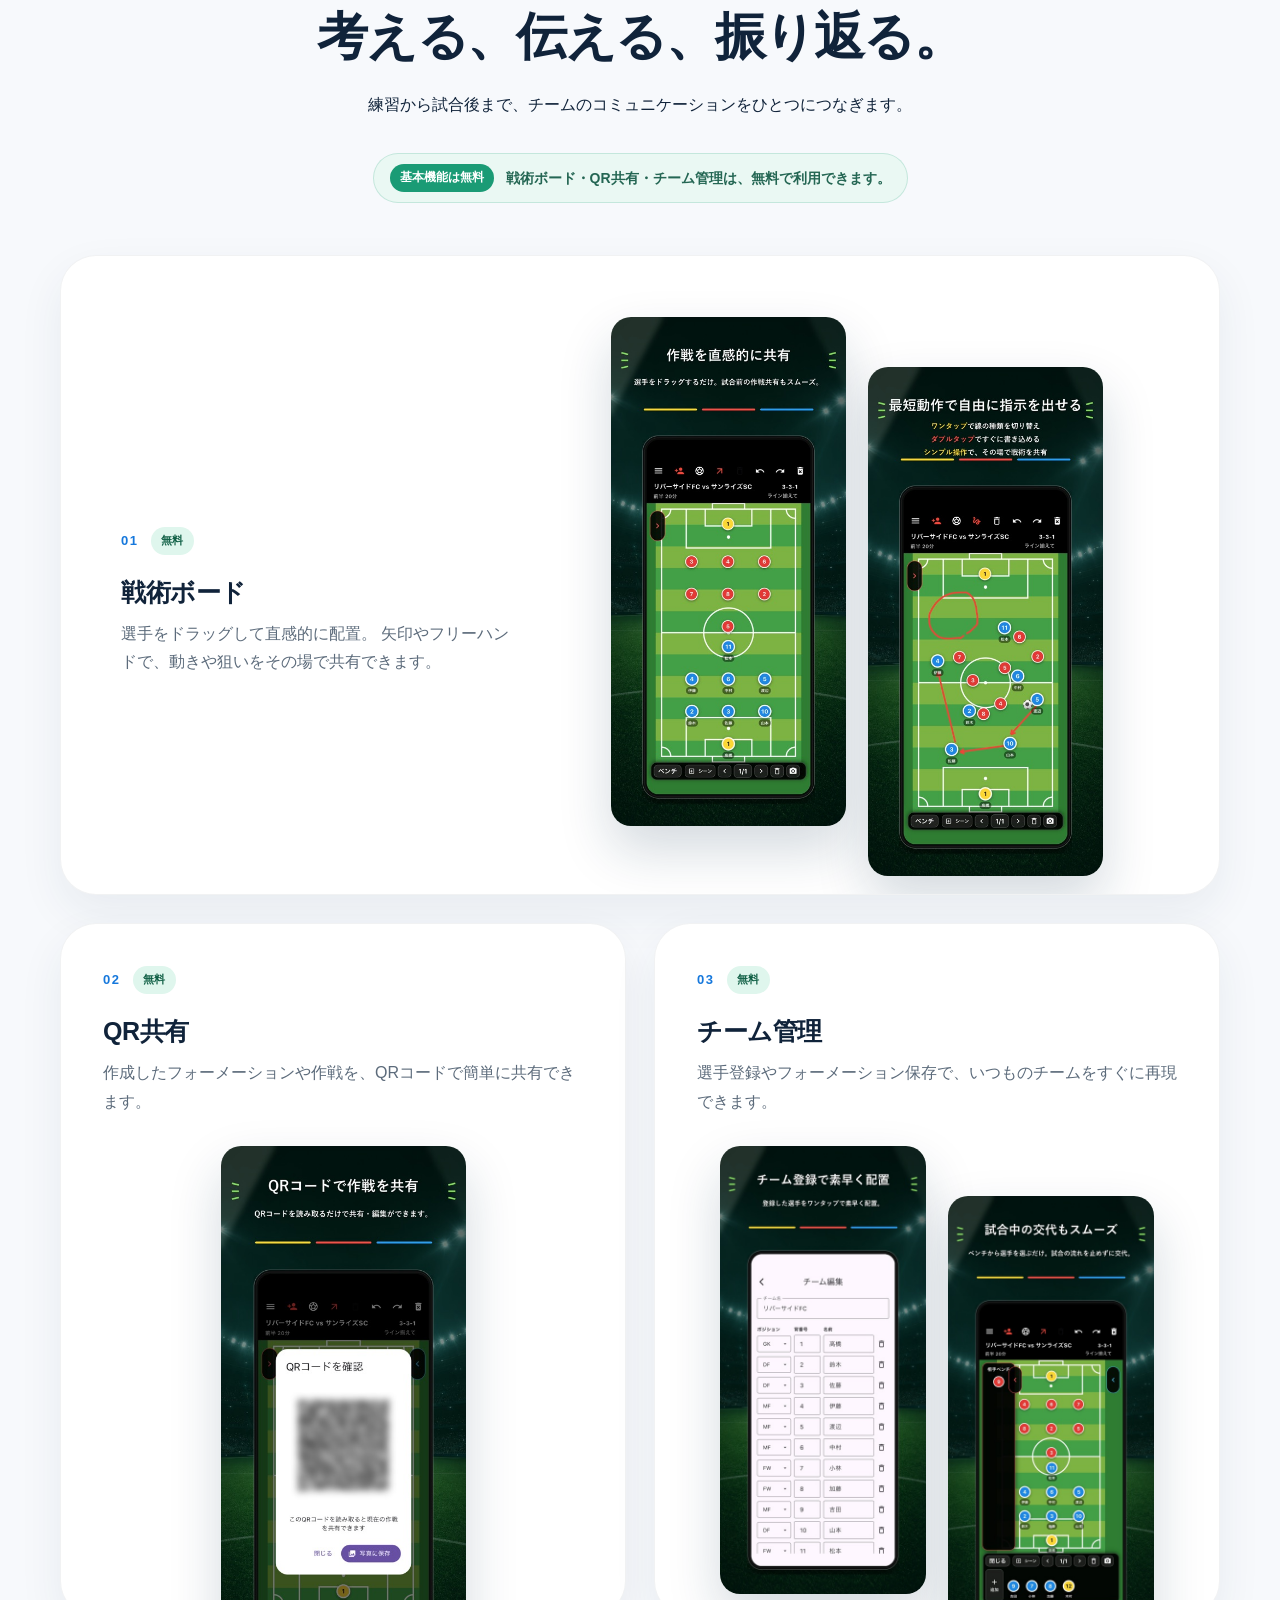
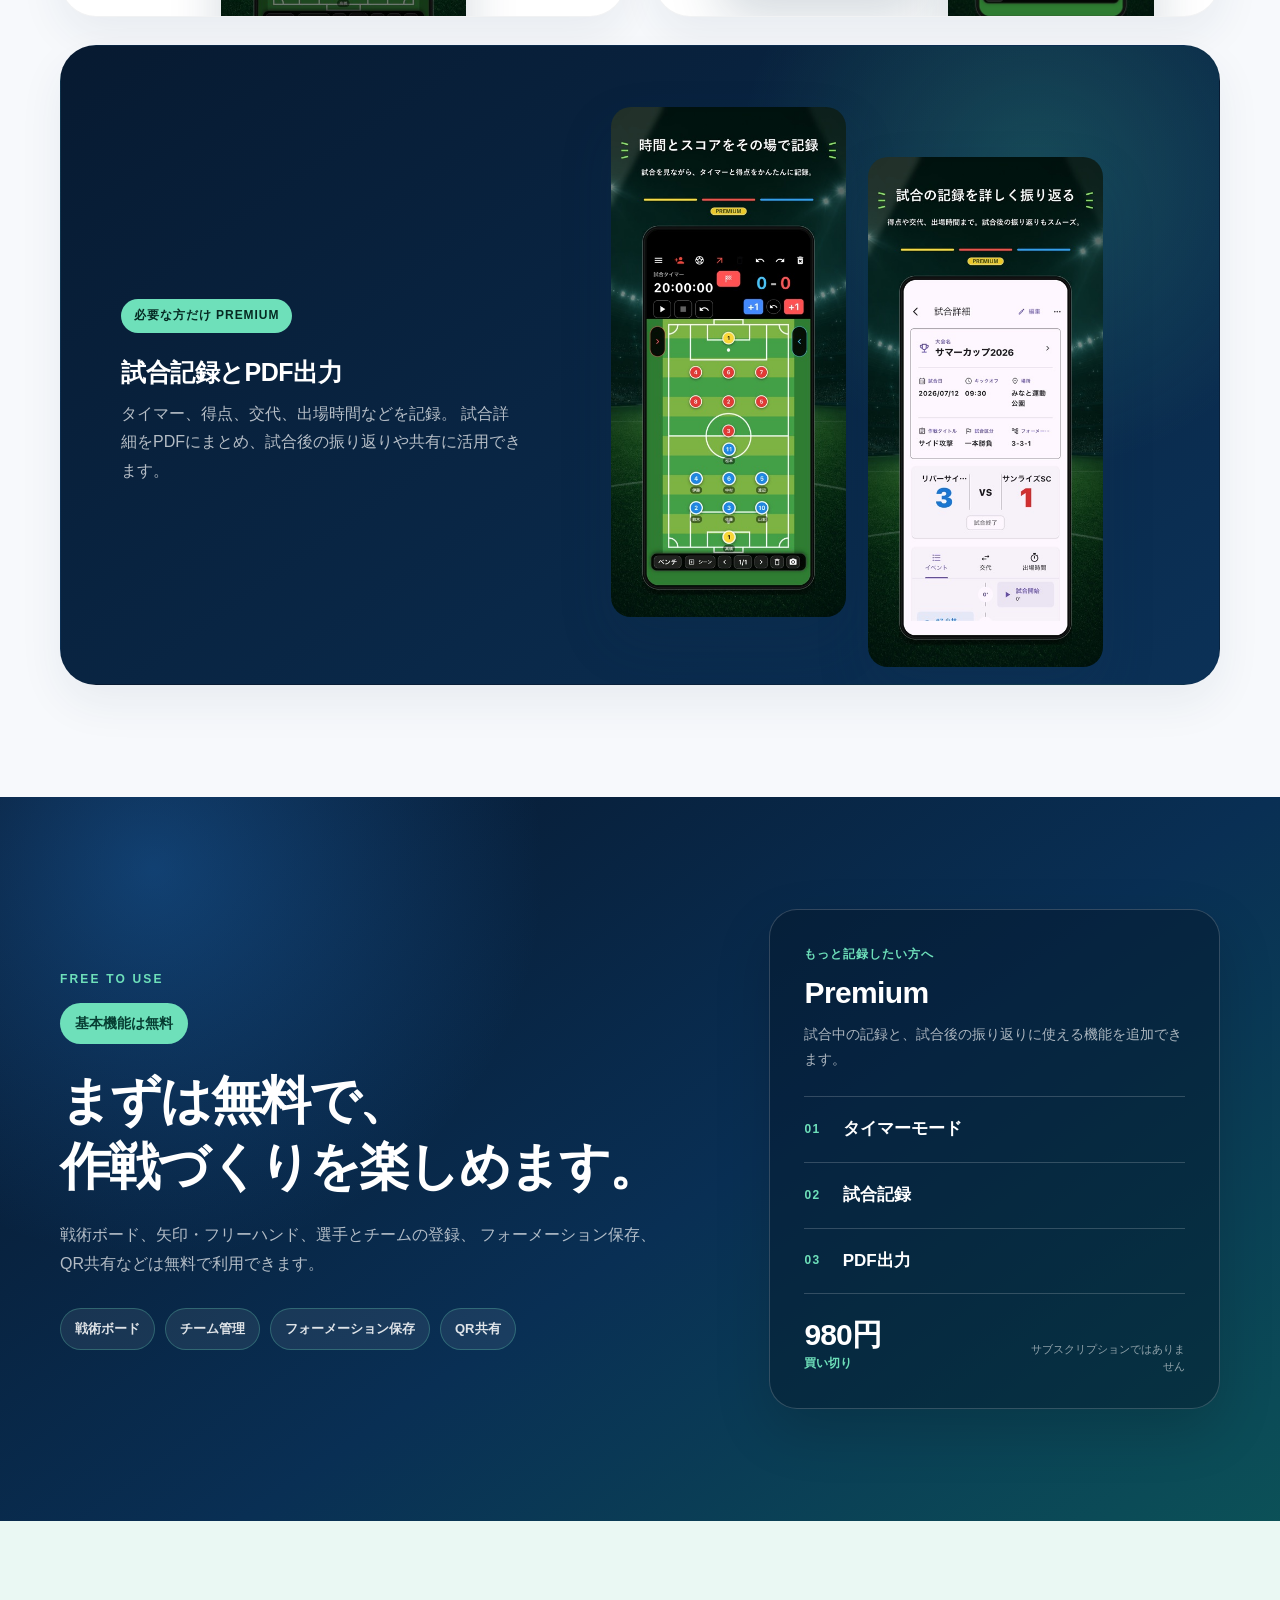
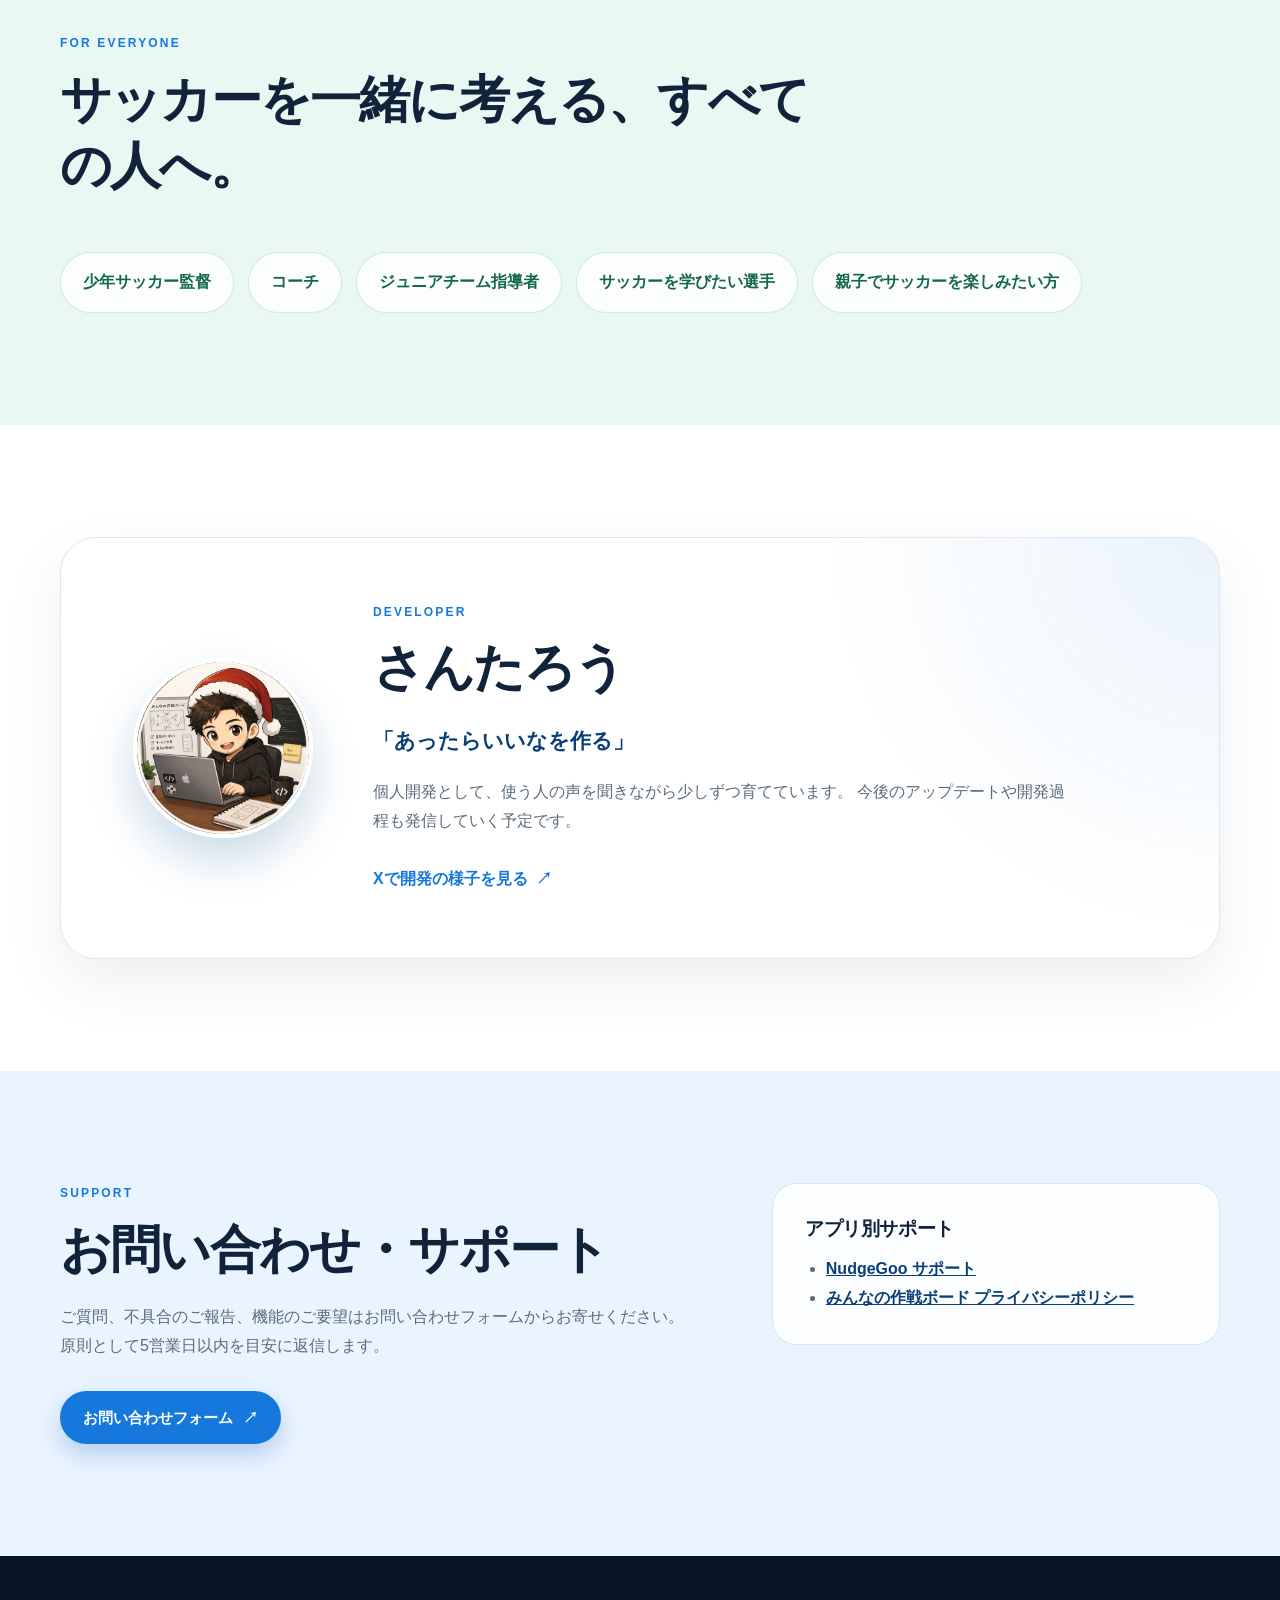
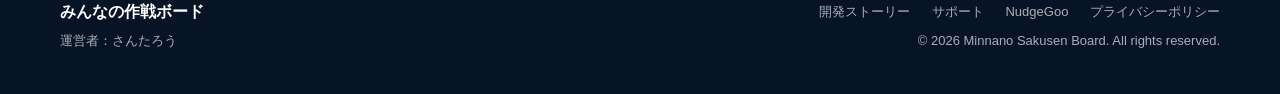
==== commit 95e58631: "Add NudgeGoo support and privacy pages" ====
--- a/index.html
+++ b/index.html
@@ -390,13 +390,10 @@
             </a>
           </div>
           <div class="support-note">
-            <h3>不具合報告にあると助かる情報</h3>
+            <h3>アプリ別サポート</h3>
             <ul>
-              <li>使用端末</li>
-              <li>iOSバージョン</li>
-              <li>アプリバージョン</li>
-              <li>発生した操作と状況</li>
-              <li>スクリーンショットの有無</li>
+              <li><a href="./nudgegoo/">NudgeGoo サポート</a></li>
+              <li><a href="./privacy/">みんなの作戦ボード プライバシーポリシー</a></li>
             </ul>
           </div>
         </div>
@@ -412,6 +409,7 @@
         <div class="footer-meta">
           <a href="#story">開発ストーリー</a>
           <a href="#support">サポート</a>
+          <a href="./nudgegoo/">NudgeGoo</a>
           <a href="./privacy/">プライバシーポリシー</a>
           <p lang="en">© 2026 Minnano Sakusen Board. All rights reserved.</p>
         </div>
--- a/assets/site.css
+++ b/assets/site.css
@@ -806,6 +806,99 @@
   color: var(--ink-soft);
 }
 
+.support-note a {
+  color: var(--blue-dark);
+  font-weight: 750;
+}
+
+/* App support pages */
+.app-support-hero {
+  padding: 68px 0;
+  color: #ffffff;
+  background: linear-gradient(145deg, #0647d8 0%, #078ee8 56%, #12c6d5 100%);
+}
+
+.app-support-hero .eyebrow {
+  margin-bottom: 6px;
+  color: rgba(255, 255, 255, 0.76);
+}
+
+.app-support-hero h1 {
+  margin-bottom: 12px;
+  font-size: clamp(40px, 6vw, 68px);
+}
+
+.app-support-hero p:last-child {
+  max-width: 690px;
+  color: rgba(255, 255, 255, 0.88);
+  font-size: 18px;
+}
+
+.app-support-section {
+  padding: 72px 0 96px;
+  background: var(--paper);
+}
+
+.app-support-layout {
+  display: grid;
+  grid-template-columns: minmax(0, 1fr) 300px;
+  align-items: start;
+  gap: 48px;
+}
+
+.faq-list {
+  display: grid;
+  gap: 16px;
+}
+
+.faq-item,
+.app-support-aside {
+  border: 1px solid var(--line);
+  border-radius: var(--radius-medium);
+  background: var(--surface);
+  box-shadow: 0 14px 36px rgba(7, 26, 54, 0.07);
+}
+
+.faq-item {
+  padding: 28px 30px;
+}
+
+.faq-item h2 {
+  margin-bottom: 10px;
+  color: #0c4f9f;
+  font-size: 20px;
+}
+
+.faq-item p {
+  color: var(--ink-soft);
+}
+
+.faq-item a,
+.app-support-aside a:not(.button) {
+  color: #0b62bd;
+  font-weight: 700;
+}
+
+.app-support-aside {
+  position: sticky;
+  top: 98px;
+  padding: 28px;
+}
+
+.app-support-aside h2 {
+  font-size: 21px;
+}
+
+.app-support-aside p {
+  margin-bottom: 20px;
+  color: var(--ink-soft);
+  font-size: 14px;
+}
+
+.app-support-aside .button {
+  width: 100%;
+}
+
 .button {
   display: inline-flex;
   min-height: 52px;
@@ -974,6 +1067,12 @@
   font-size: 22px;
 }
 
+.privacy-article section[lang] h3 {
+  margin-top: 30px;
+  color: var(--ink);
+  font-size: 18px;
+}
+
 .privacy-article p,
 .privacy-article li {
   color: var(--ink-soft);
@@ -989,6 +1088,10 @@
   padding-left: 1.4em;
   grid-template-columns: repeat(2, minmax(0, 1fr));
   gap: 7px 28px;
+}
+
+.privacy-article section[lang] ul {
+  grid-template-columns: 1fr;
 }
 
 .privacy-article a {
@@ -1365,6 +1468,32 @@
     gap: 24px;
   }
 
+  .app-support-layout {
+    grid-template-columns: 1fr;
+    gap: 24px;
+  }
+
+  .app-support-hero {
+    padding: 48px 0;
+  }
+
+  .app-support-hero h1 {
+    font-size: 38px;
+  }
+
+  .app-support-section {
+    padding: 42px 0 64px;
+  }
+
+  .faq-item,
+  .app-support-aside {
+    padding: 24px 20px;
+  }
+
+  .app-support-aside {
+    position: static;
+  }
+
   .privacy-article {
     padding: 28px 20px;
     border-radius: 20px;
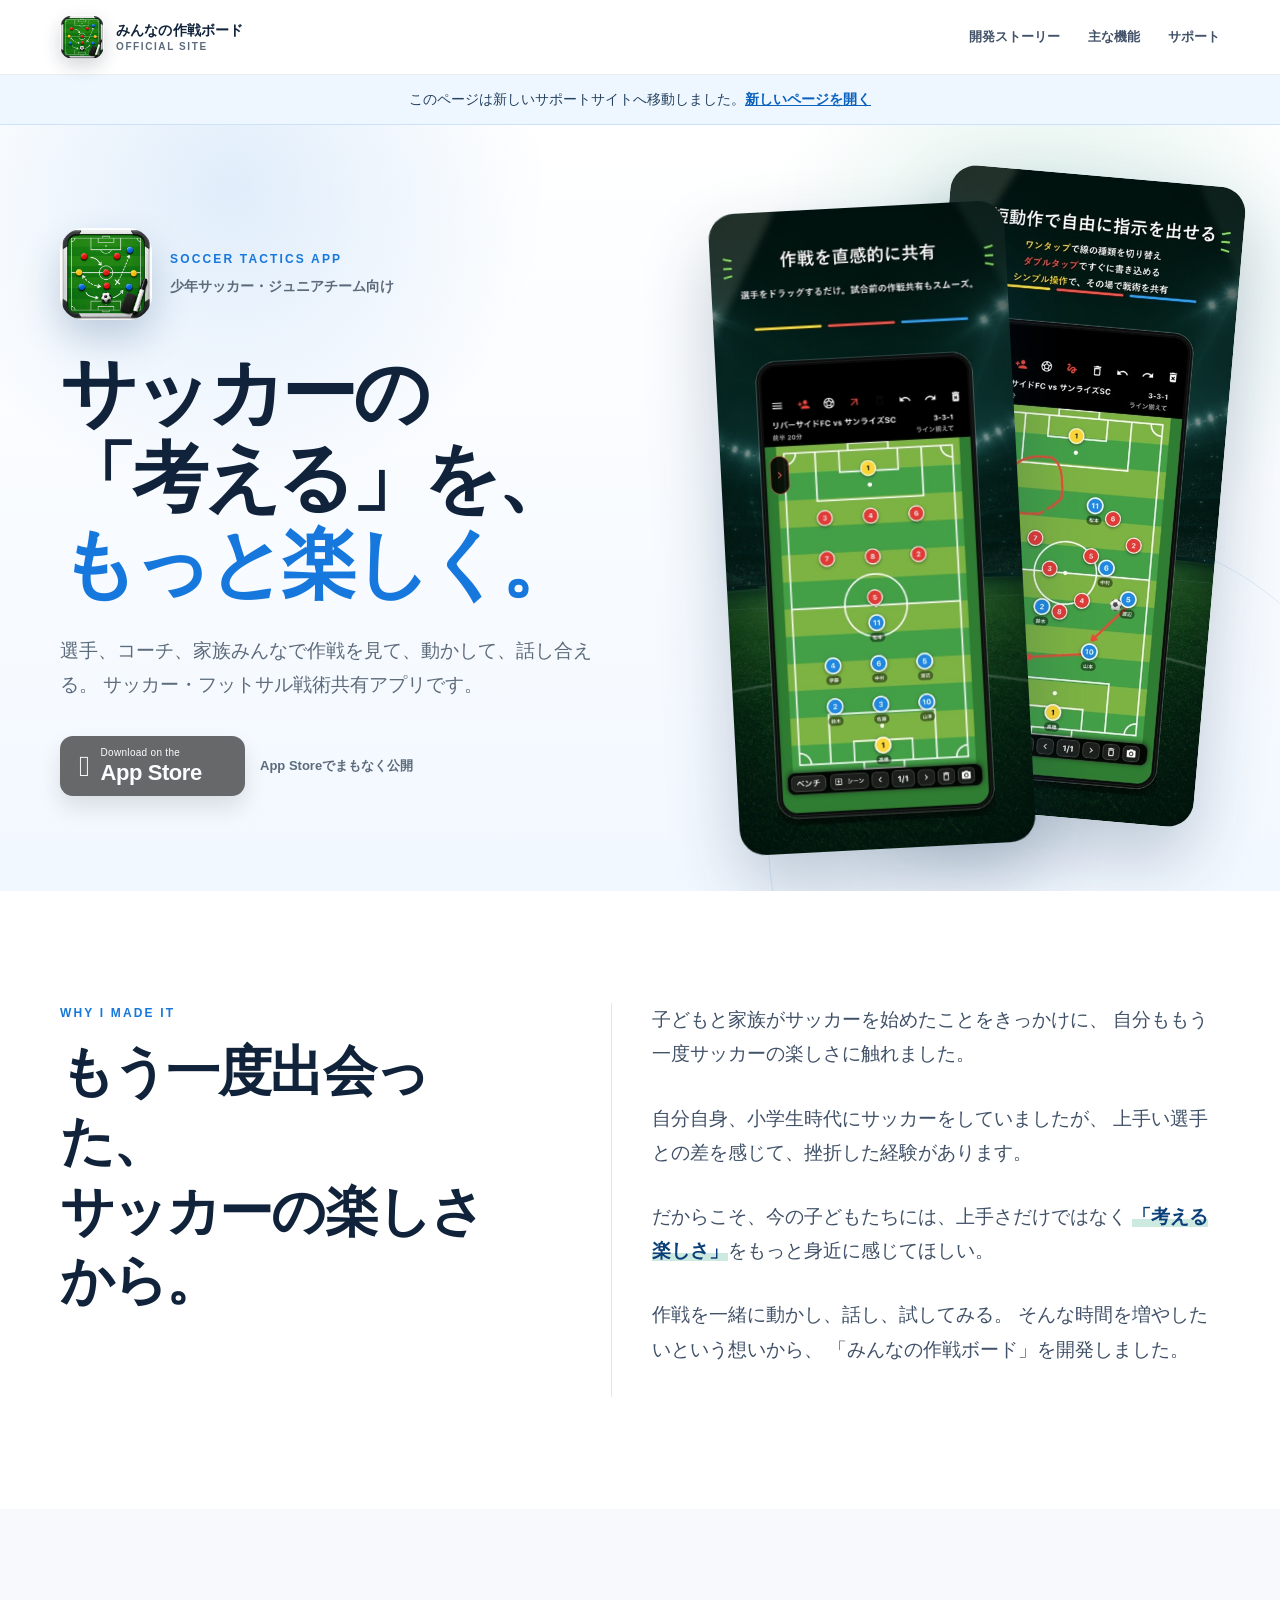
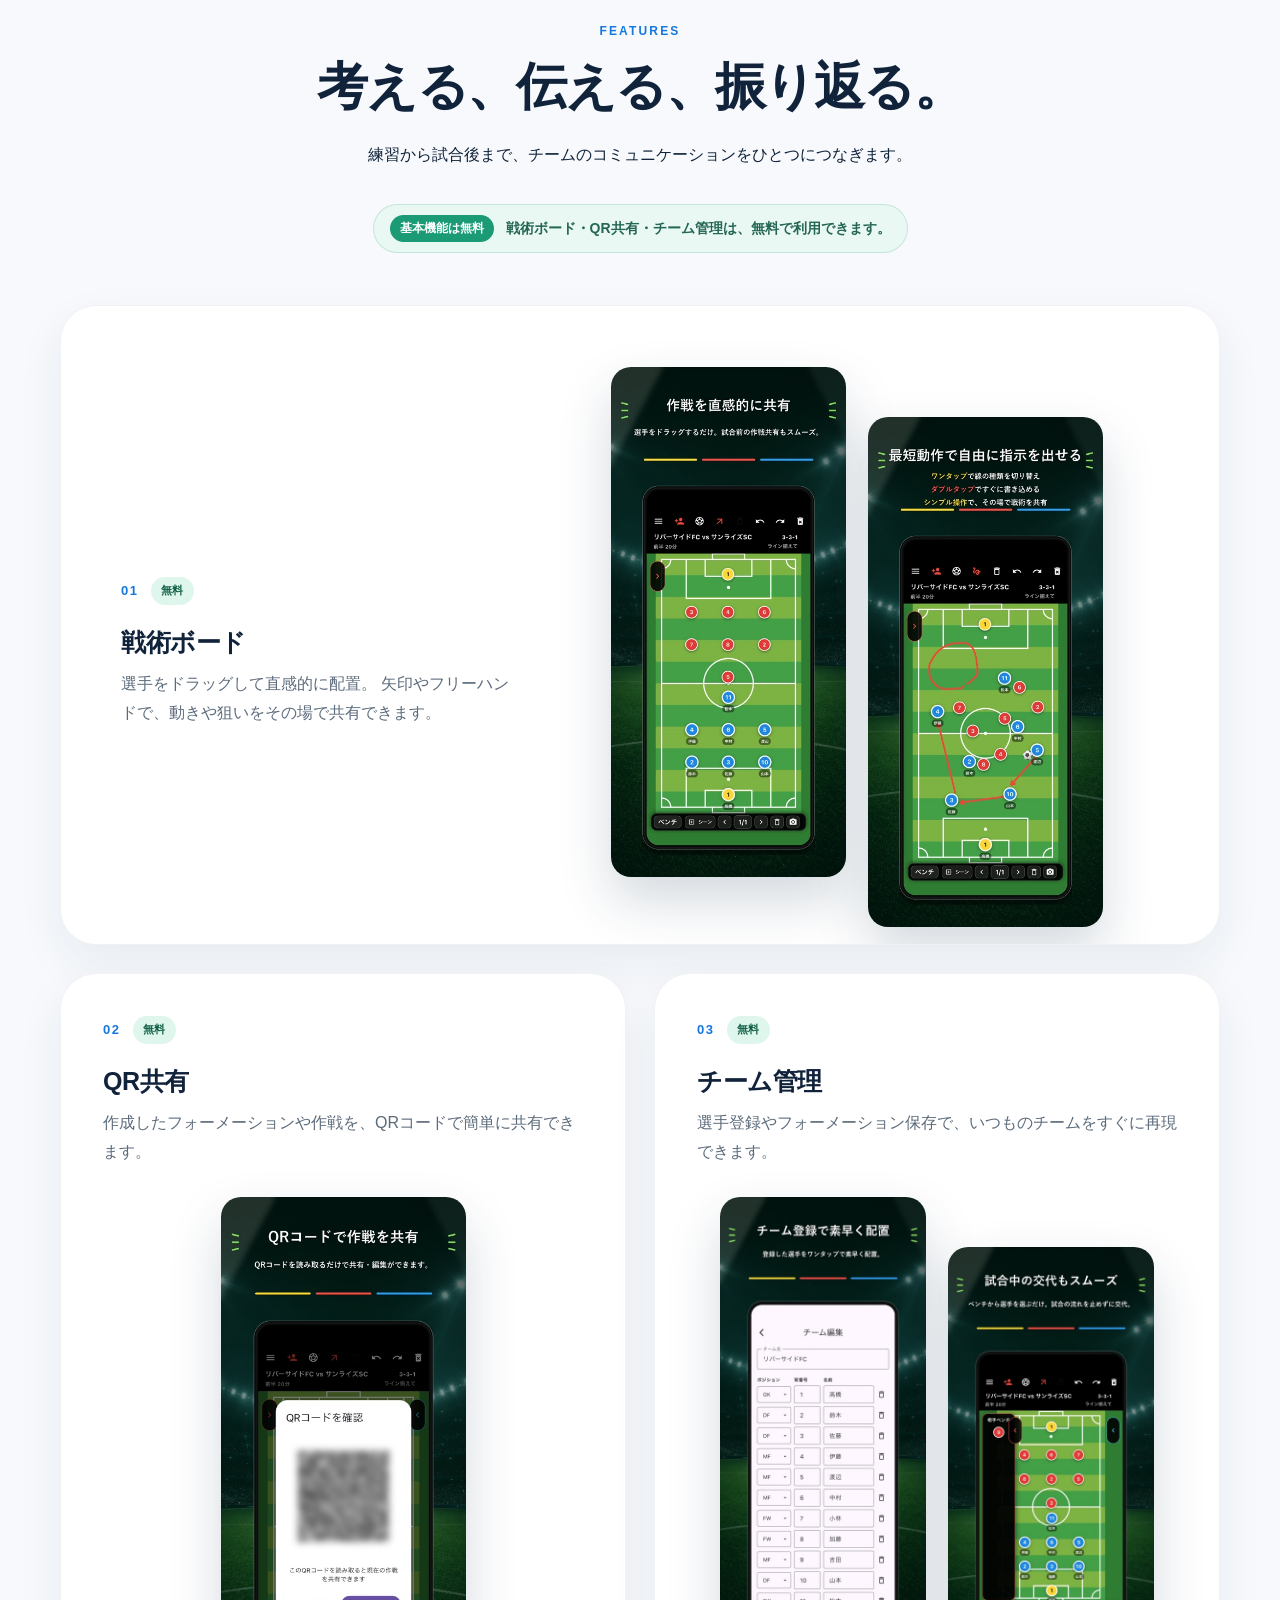
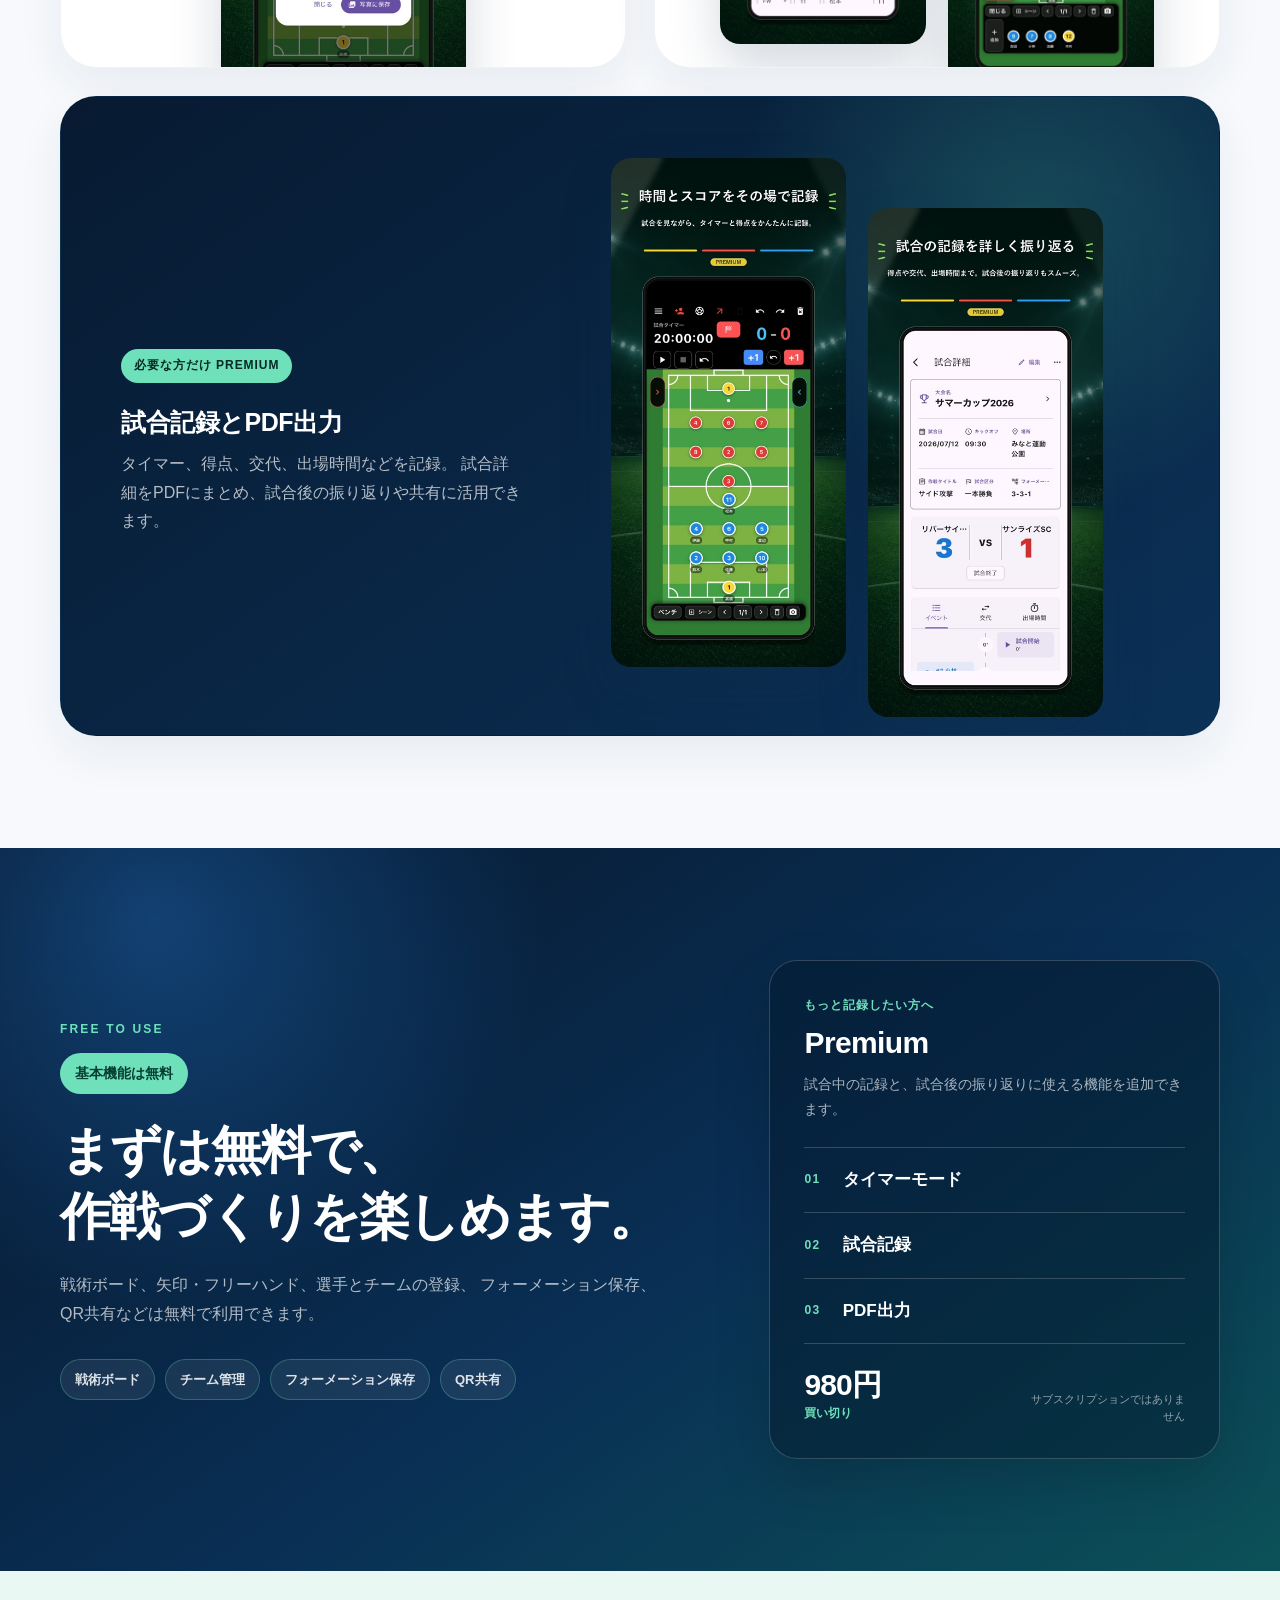
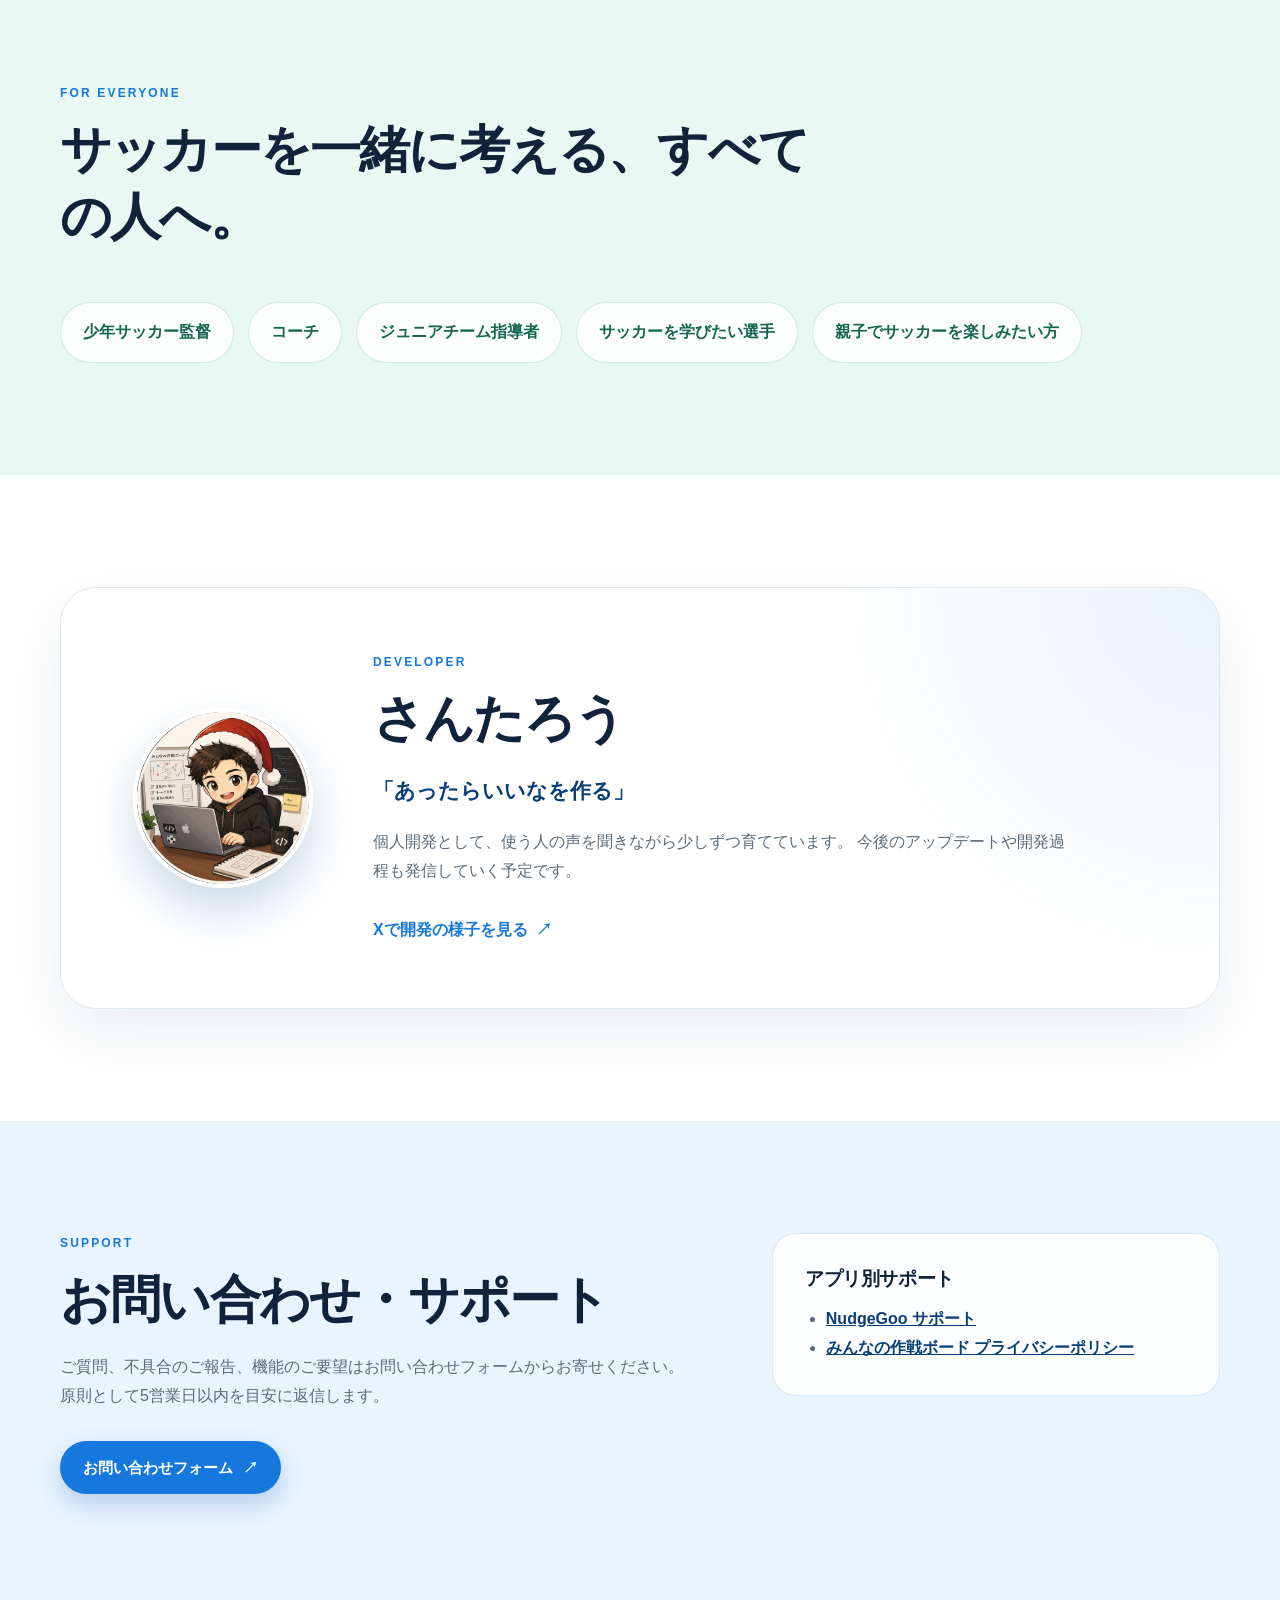
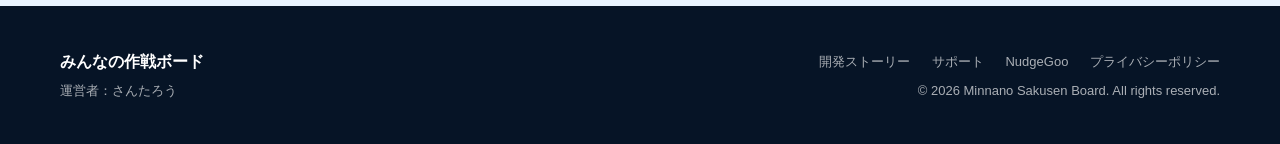
==== commit 01948fa4: "Link legacy support pages to new site" ====
--- a/index.html
+++ b/index.html
@@ -75,6 +75,12 @@
       </div>
     </header>
 
+    <div class="migration-notice">
+      <div class="container">
+        このページは新しいサポートサイトへ移動しました。<a href="https://yysanta.github.io/support/minnanosakusenboard/">新しいページを開く</a>
+      </div>
+    </div>
+
     <main id="main-content">
       <section class="landing-hero">
         <div class="container landing-hero-grid">
--- a/assets/site.css
+++ b/assets/site.css
@@ -150,6 +150,20 @@
   color: var(--blue);
 }
 
+.migration-notice {
+  padding: 12px 0;
+  border-bottom: 1px solid rgba(22, 120, 220, 0.16);
+  color: #24415f;
+  background: #eef7ff;
+  font-size: 14px;
+  text-align: center;
+}
+
+.migration-notice a {
+  color: #0b62bd;
+  font-weight: 800;
+}
+
 .eyebrow {
   margin-bottom: 12px;
   color: var(--blue);
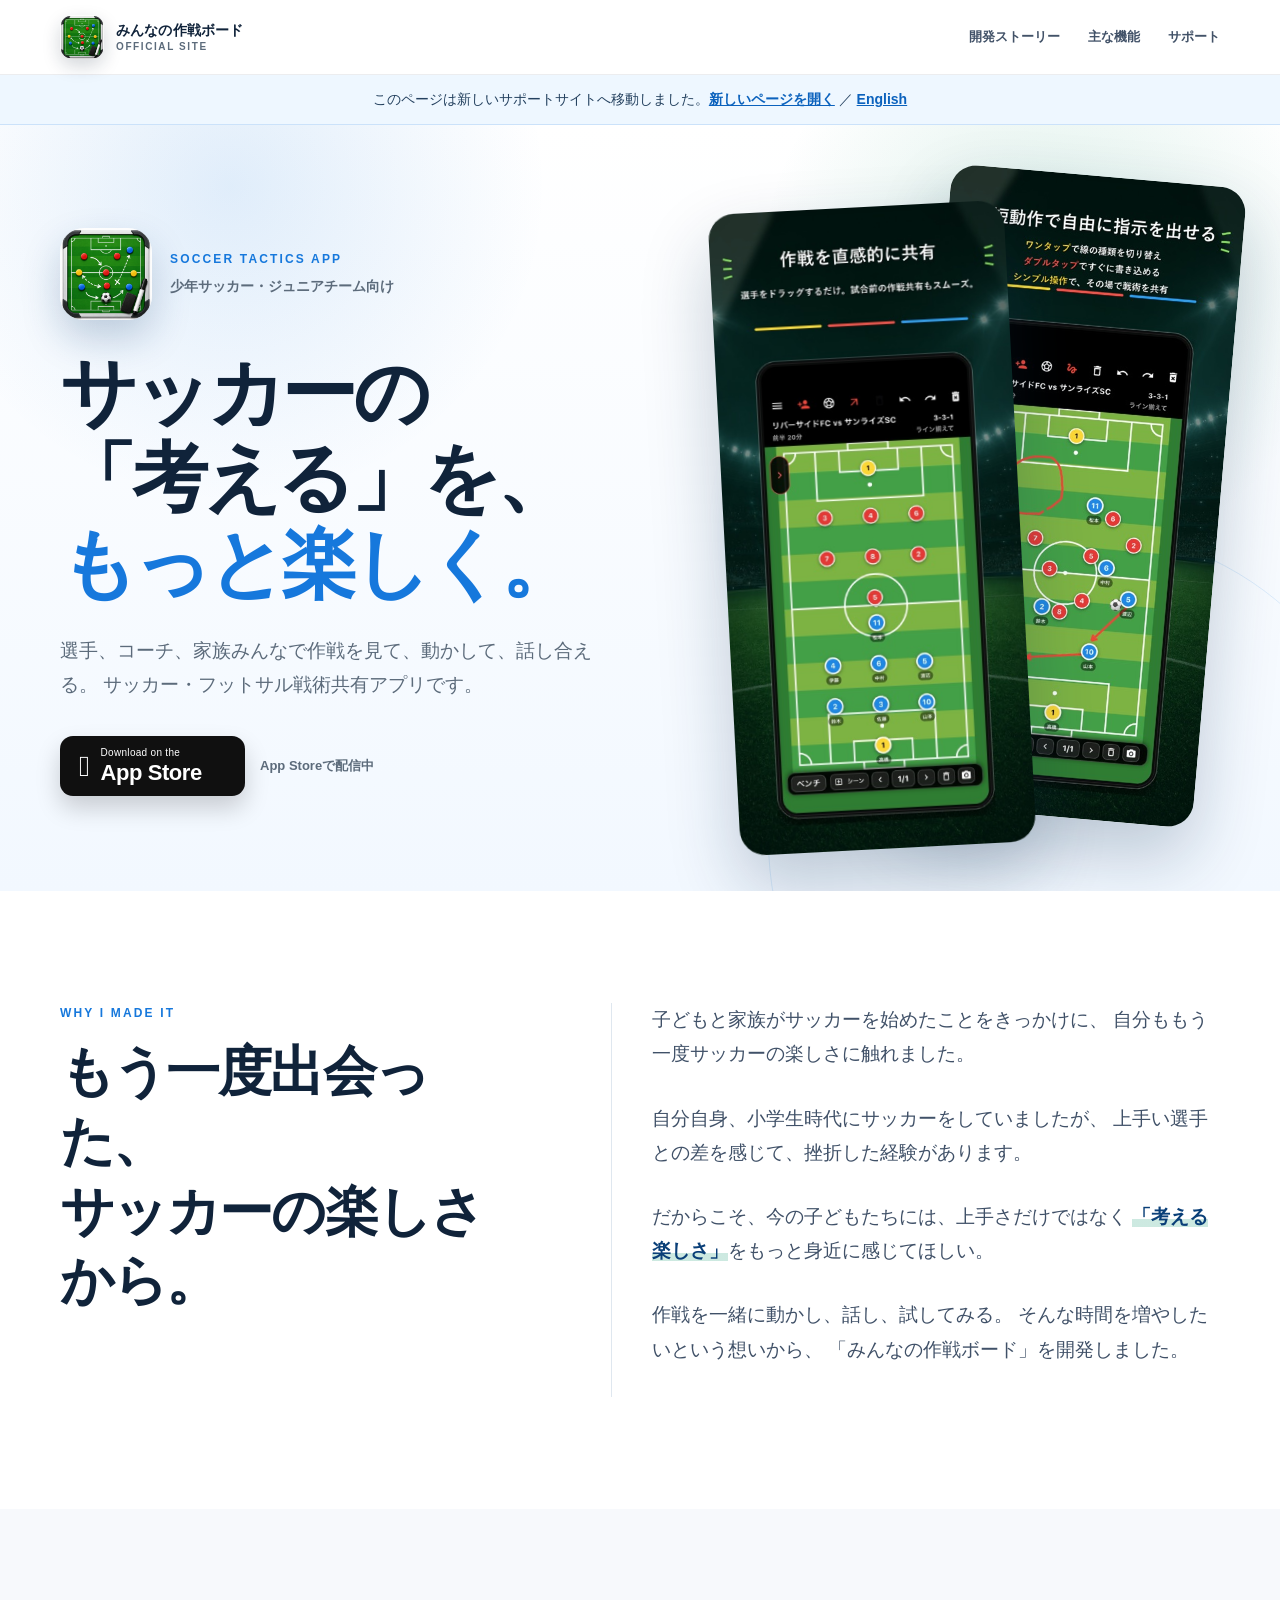
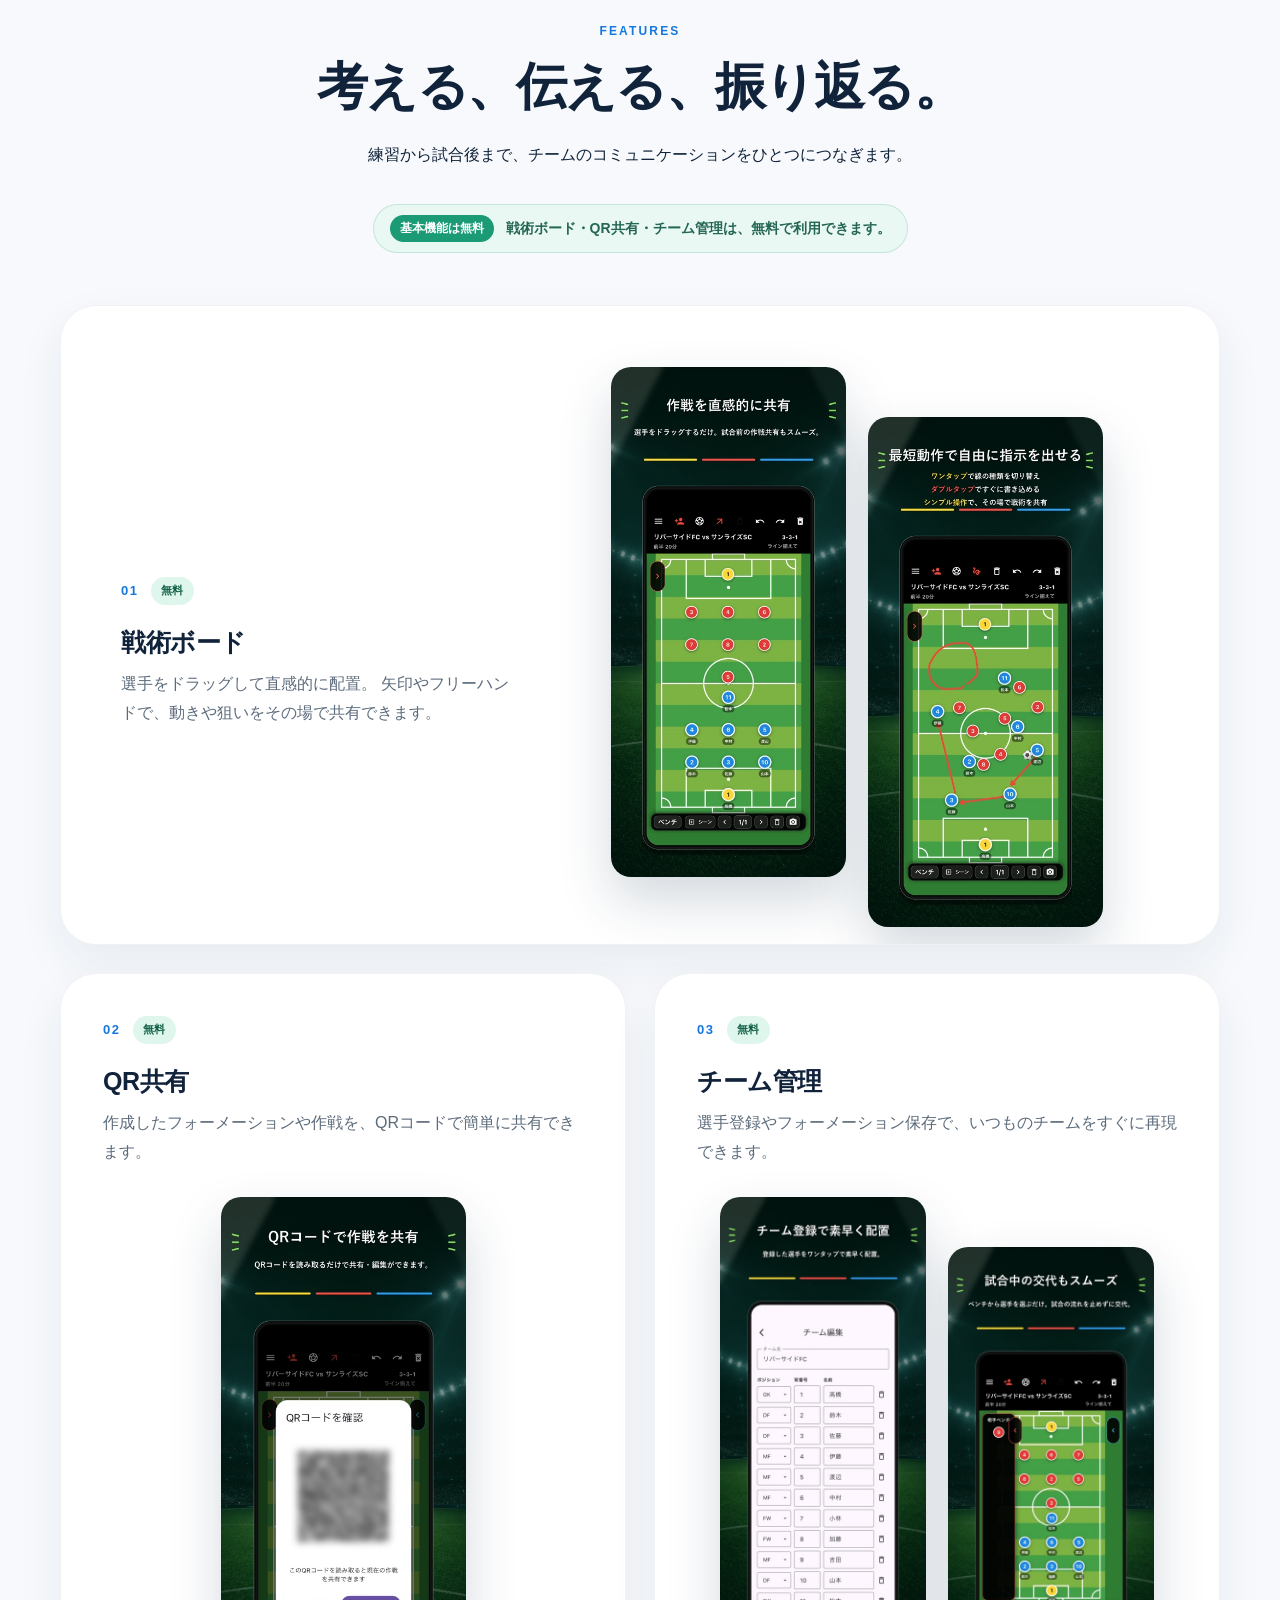
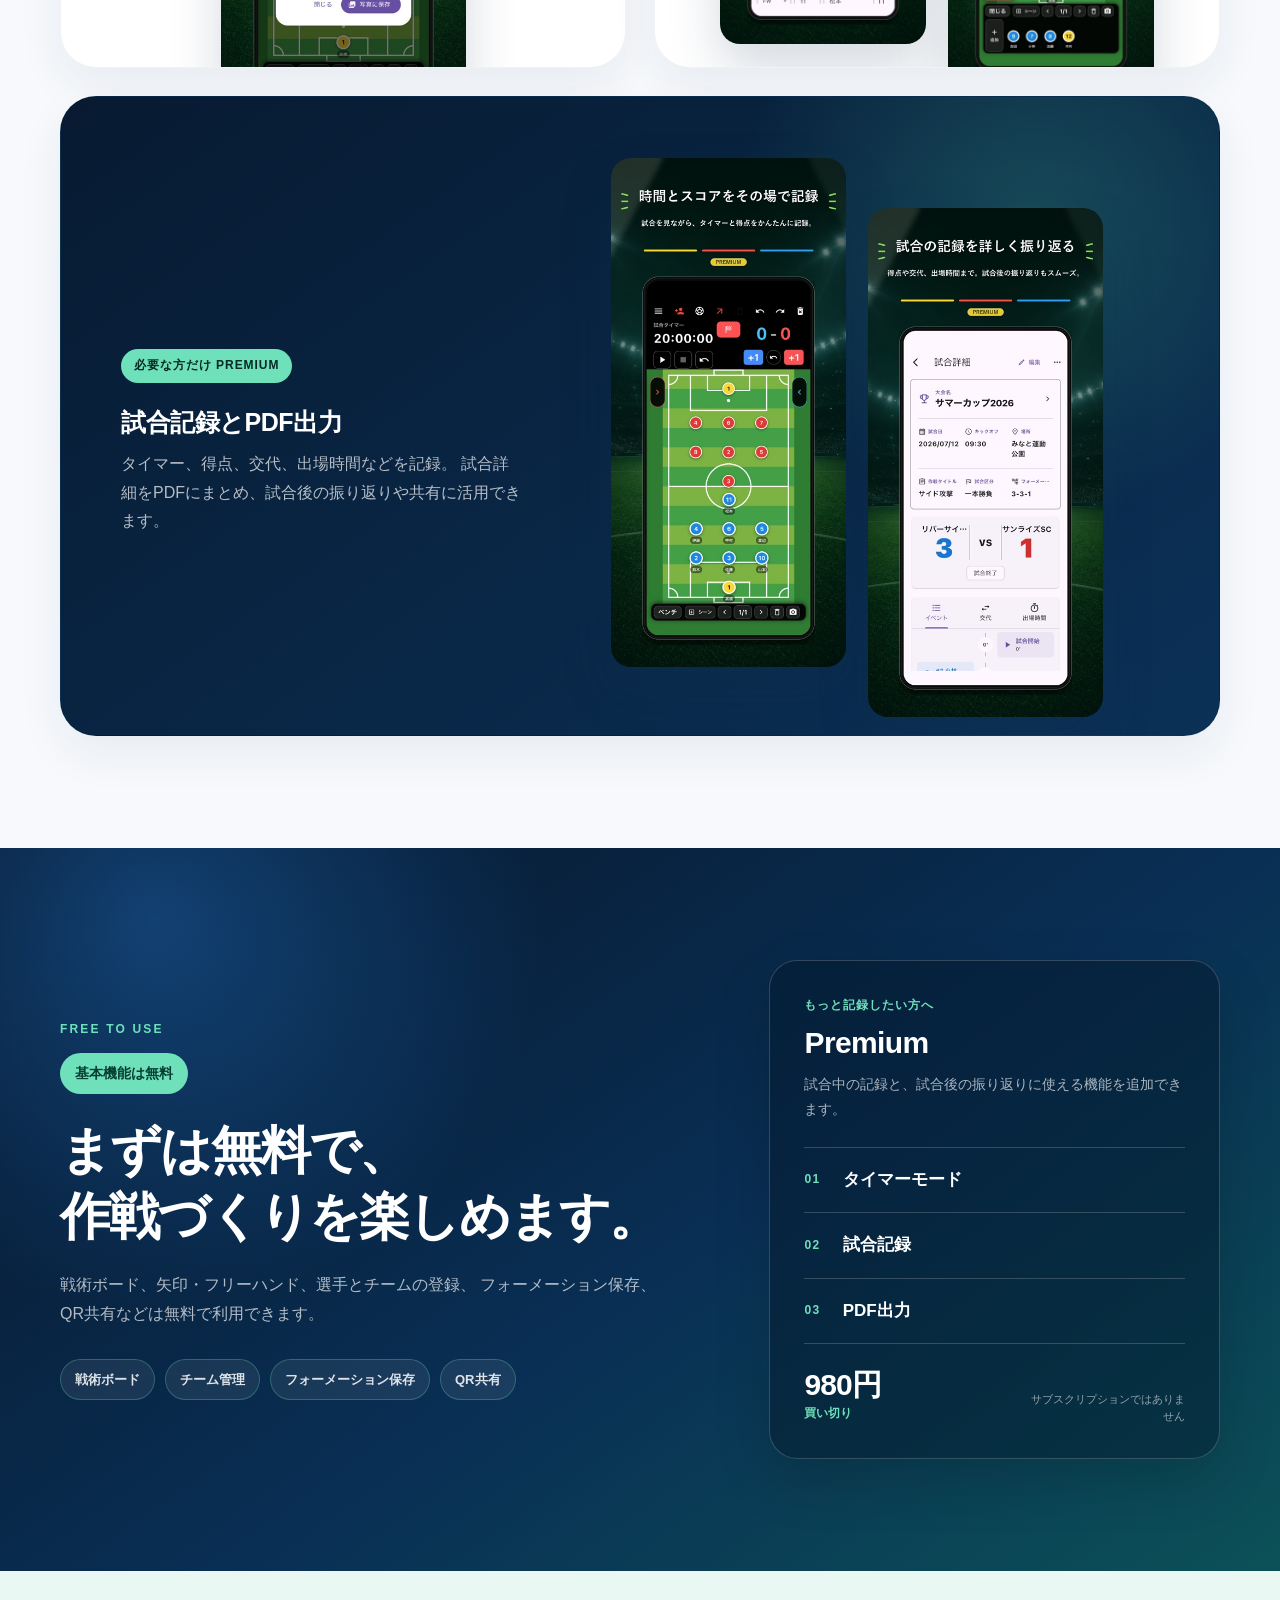
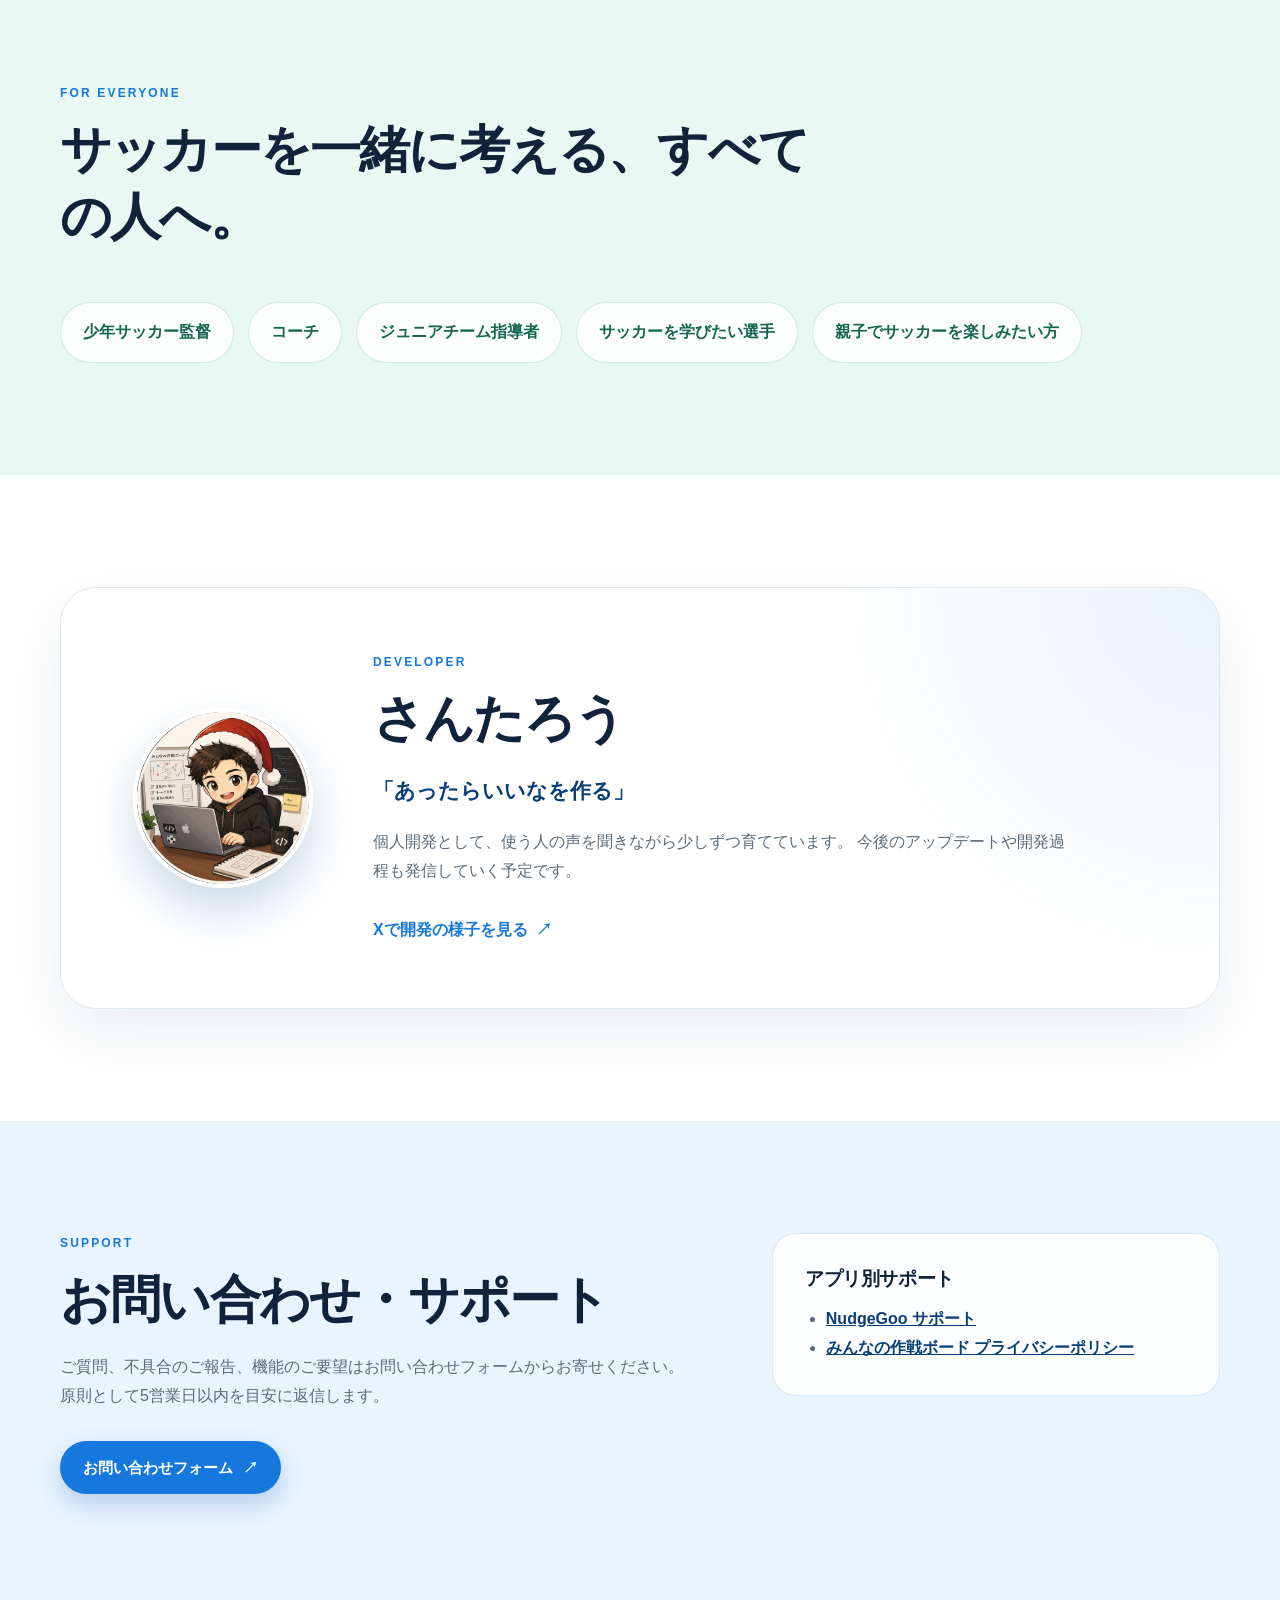
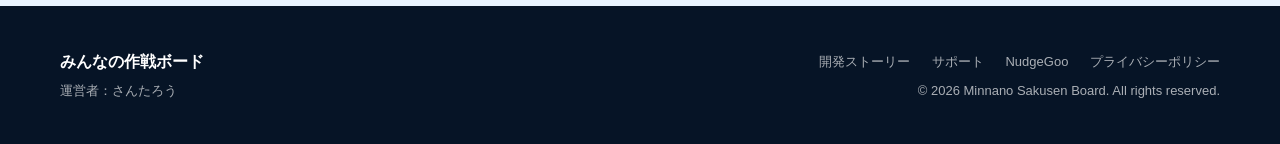
==== commit ac9bc888: "Point legacy pages to live app and English support" ====
--- a/index.html
+++ b/index.html
@@ -78,6 +78,7 @@
     <div class="migration-notice">
       <div class="container">
         このページは新しいサポートサイトへ移動しました。<a href="https://yysanta.github.io/support/minnanosakusenboard/">新しいページを開く</a>
+        ／ <a href="https://yysanta.github.io/support/minnanosakusenboard/en/" lang="en">English</a>
       </div>
     </div>
 
@@ -107,20 +108,20 @@
               サッカー・フットサル戦術共有アプリです。
             </p>
             <div class="landing-actions">
-              <!-- TODO: App Store公開後、正式なapps.apple.com URLを設定する -->
-              <span
-                class="app-store-button is-disabled"
-                role="link"
-                aria-disabled="true"
-                title="App Store公開後にリンクを設定します"
+              <a
+                class="app-store-button"
+                href="https://apps.apple.com/app/id6784772406"
+                target="_blank"
+                rel="noopener noreferrer"
+                aria-label="App Storeでみんなの作戦ボードをダウンロード"
               >
                 <span class="apple-mark" aria-hidden="true"></span>
                 <span>
                   <small>Download on the</small>
                   <strong>App Store</strong>
                 </span>
-              </span>
-              <span class="launch-note">App Storeでまもなく公開</span>
+              </a>
+              <span class="launch-note">App Storeで配信中</span>
             </div>
           </div>
 
